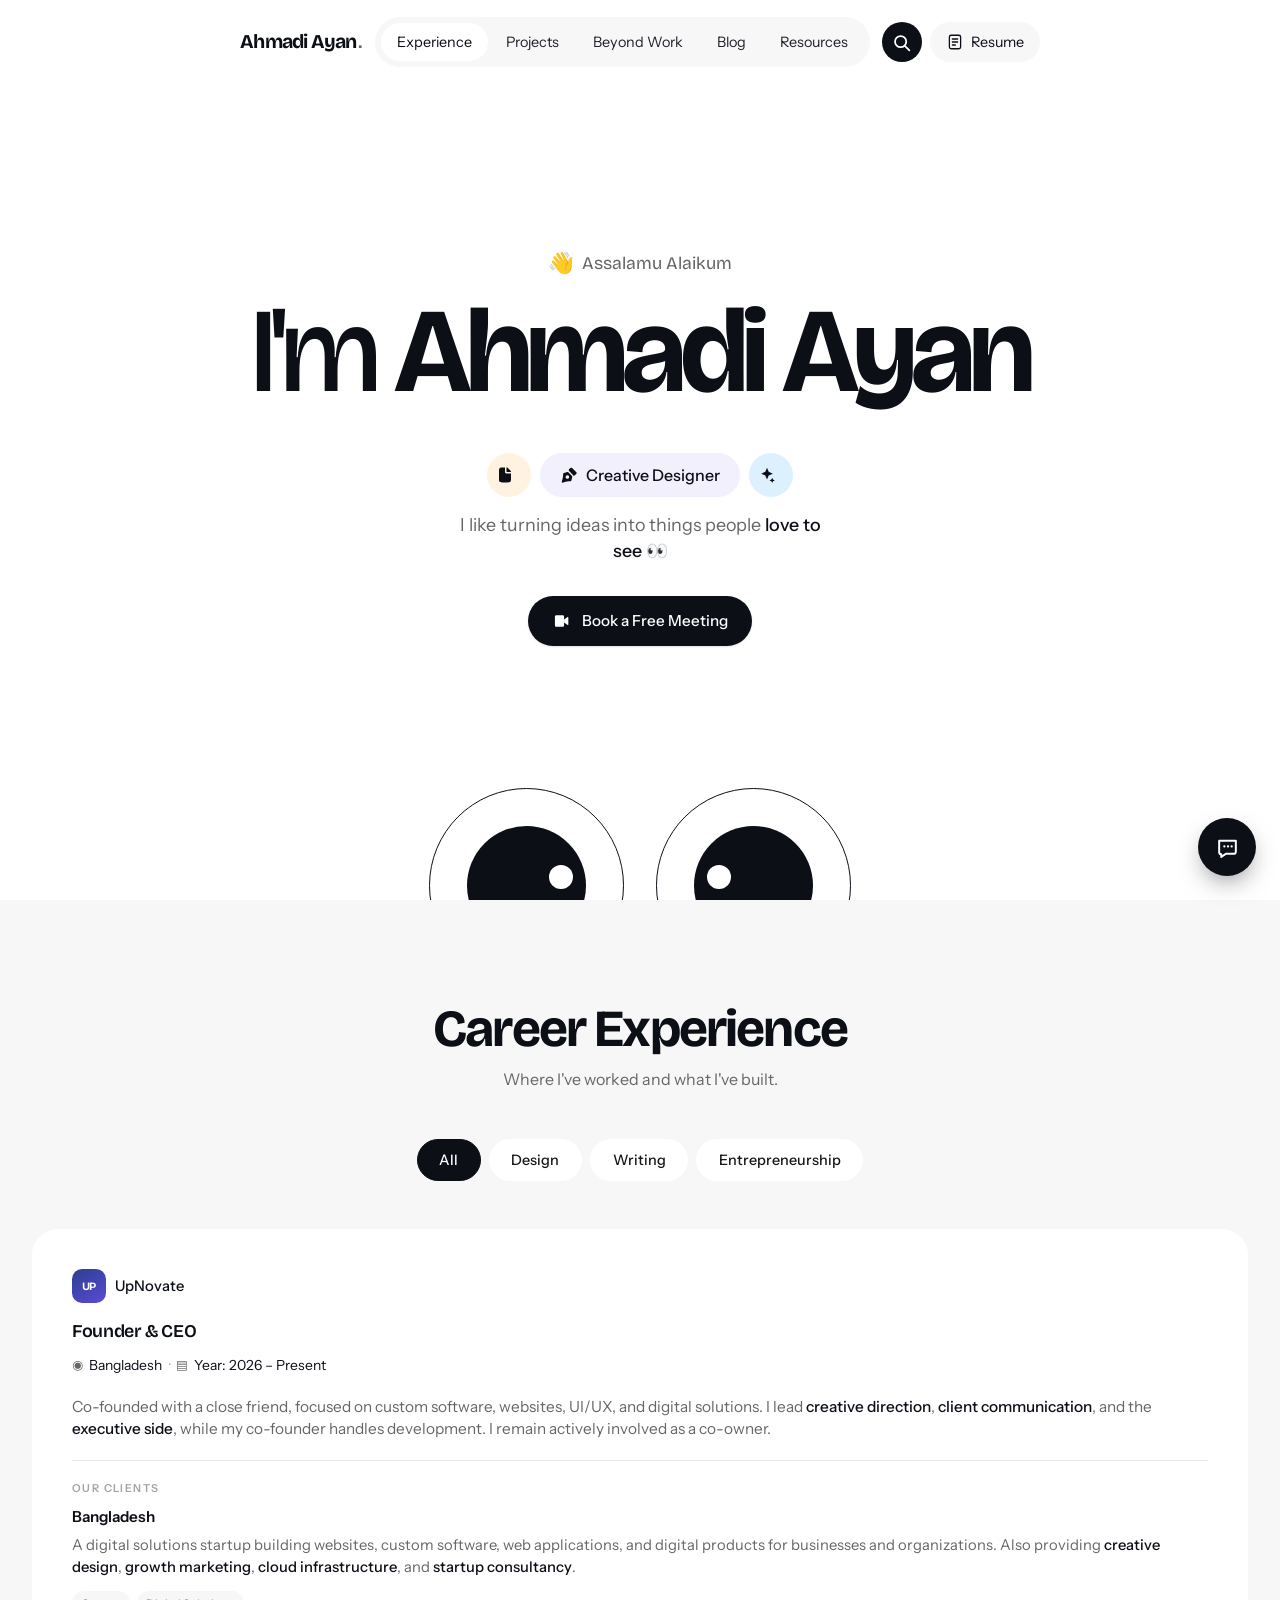
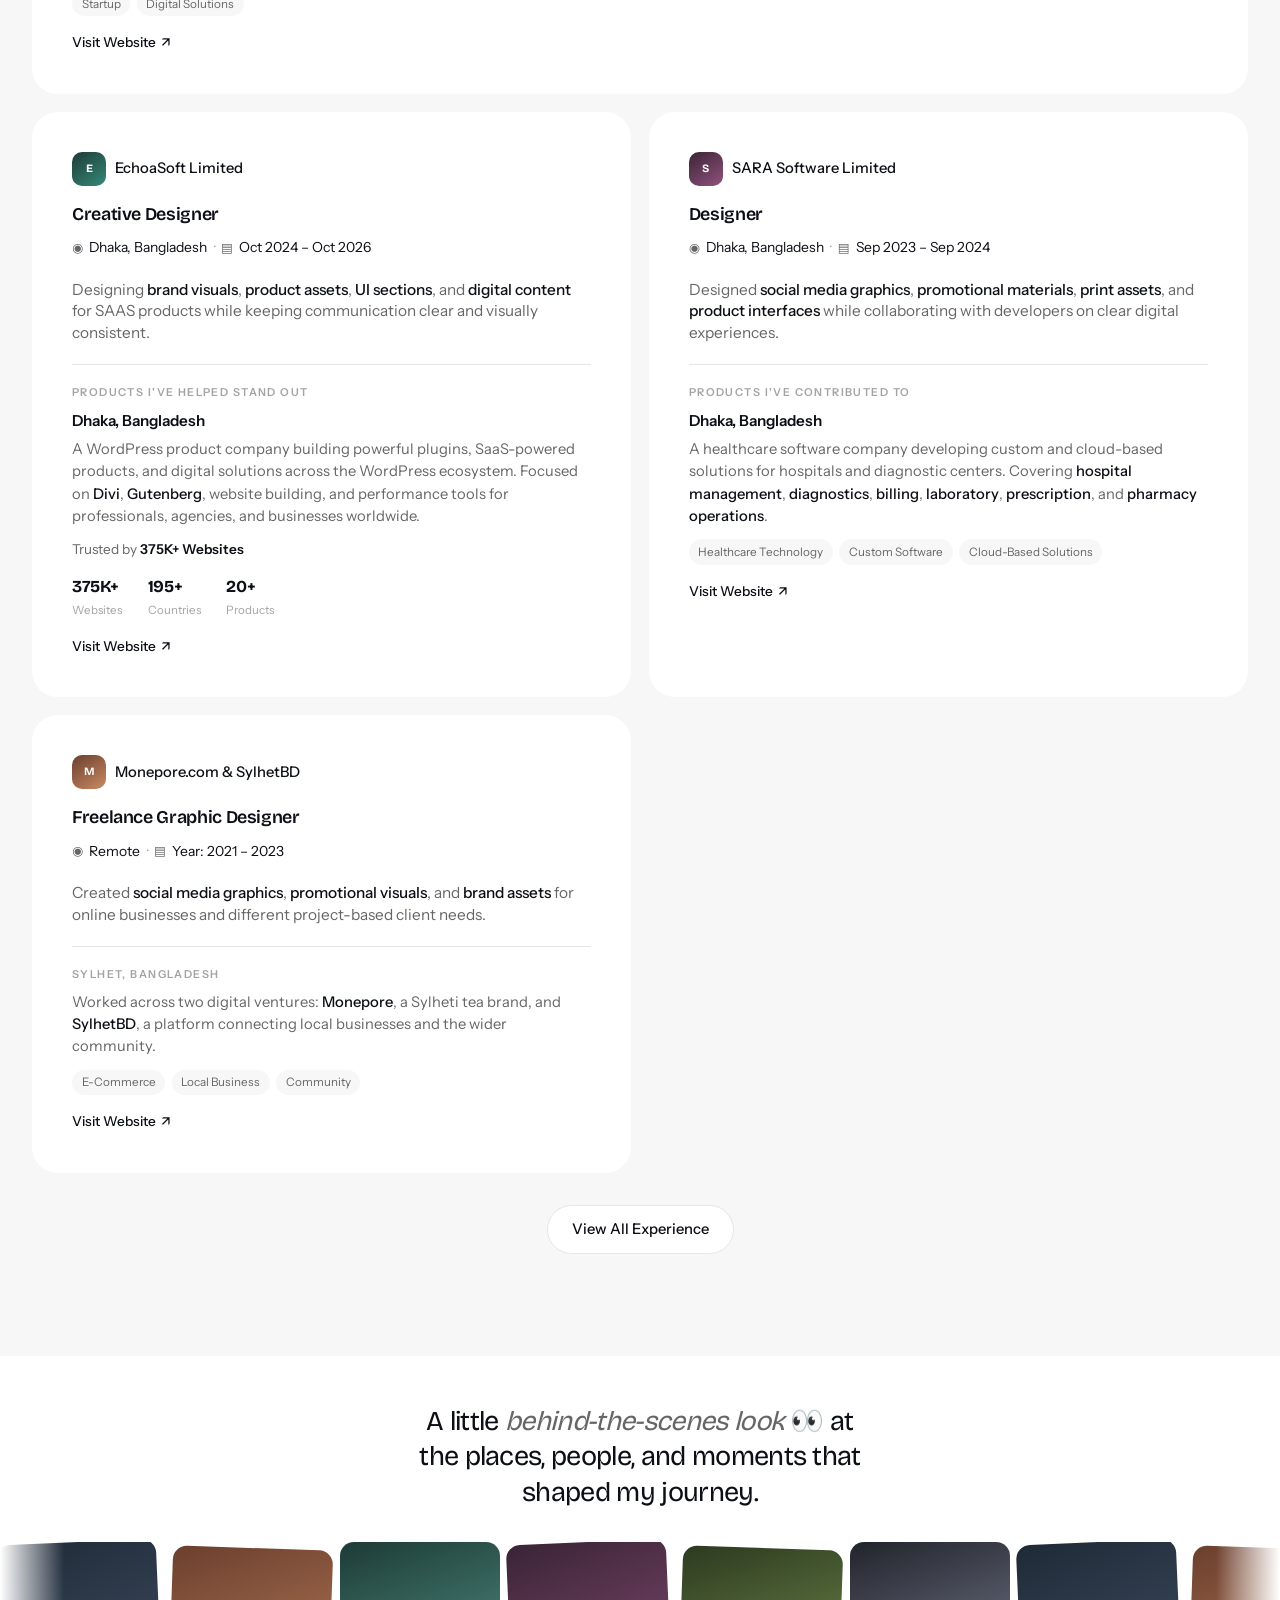
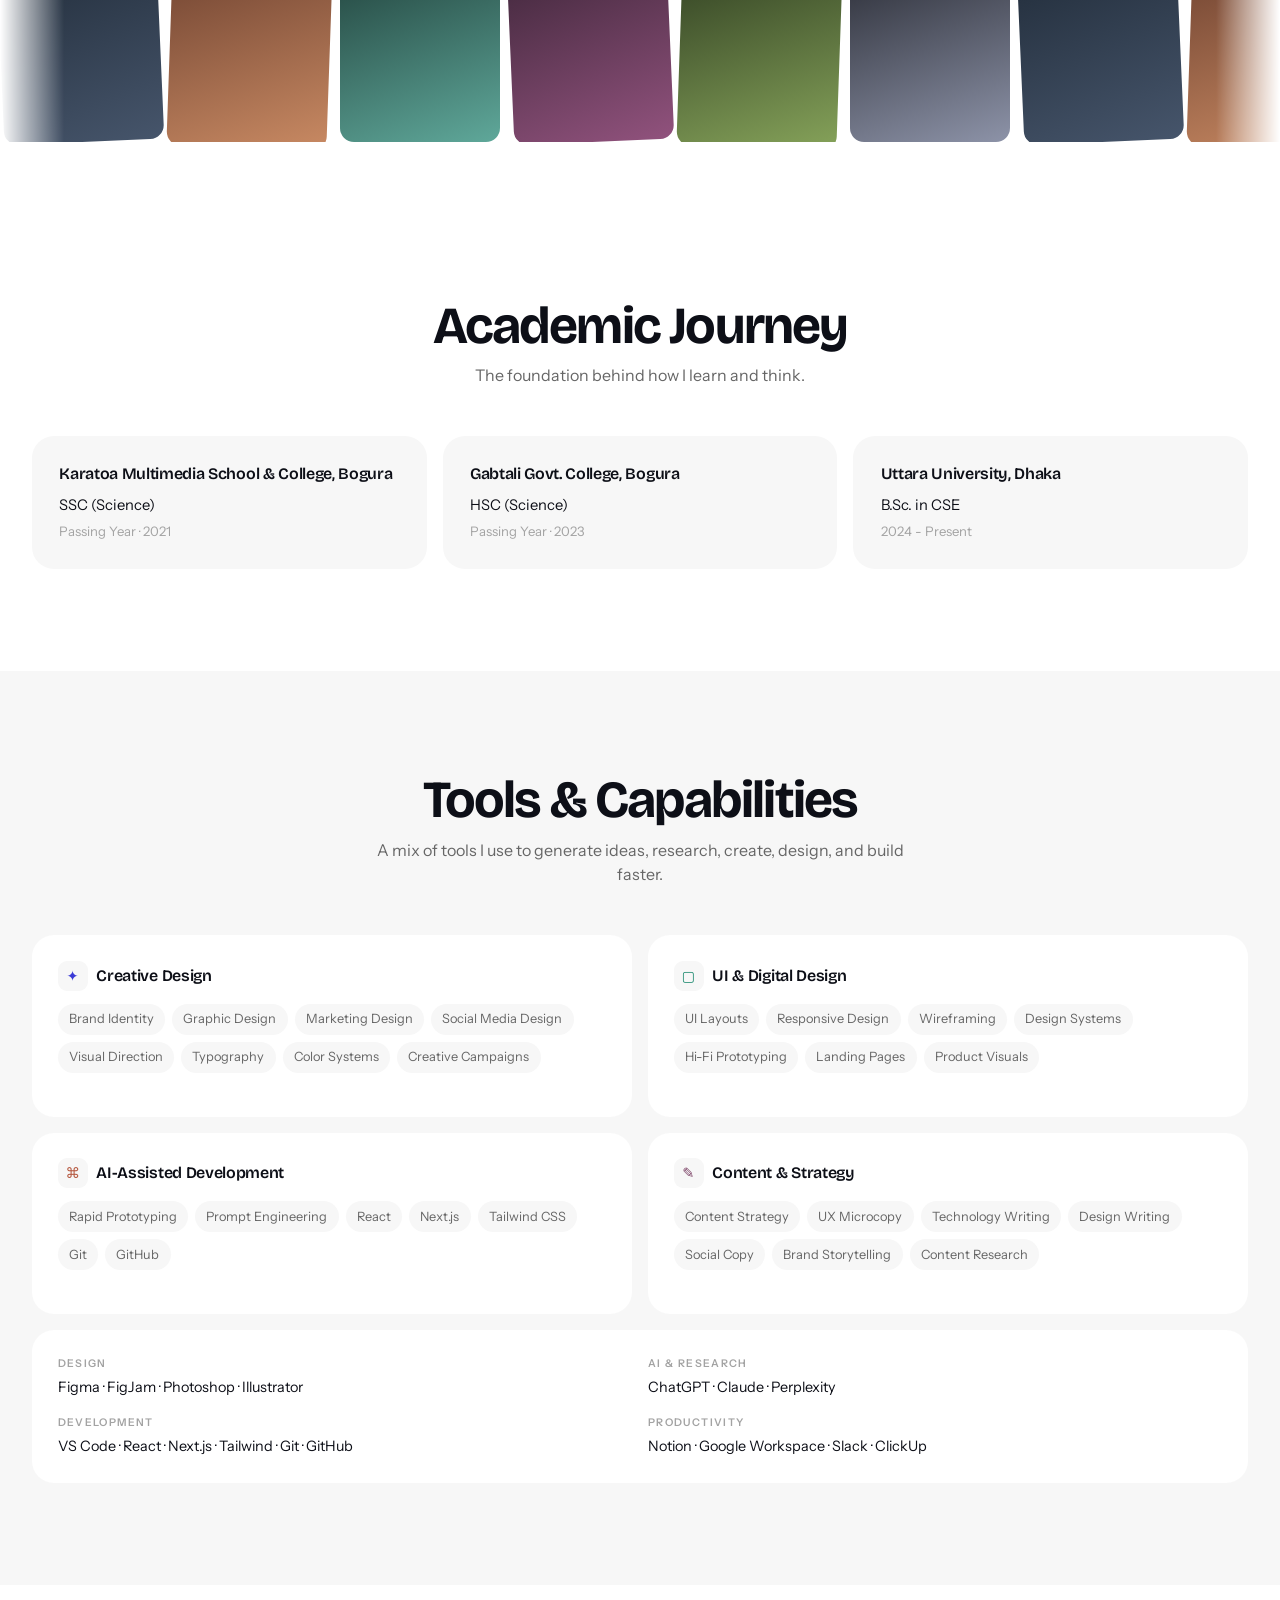
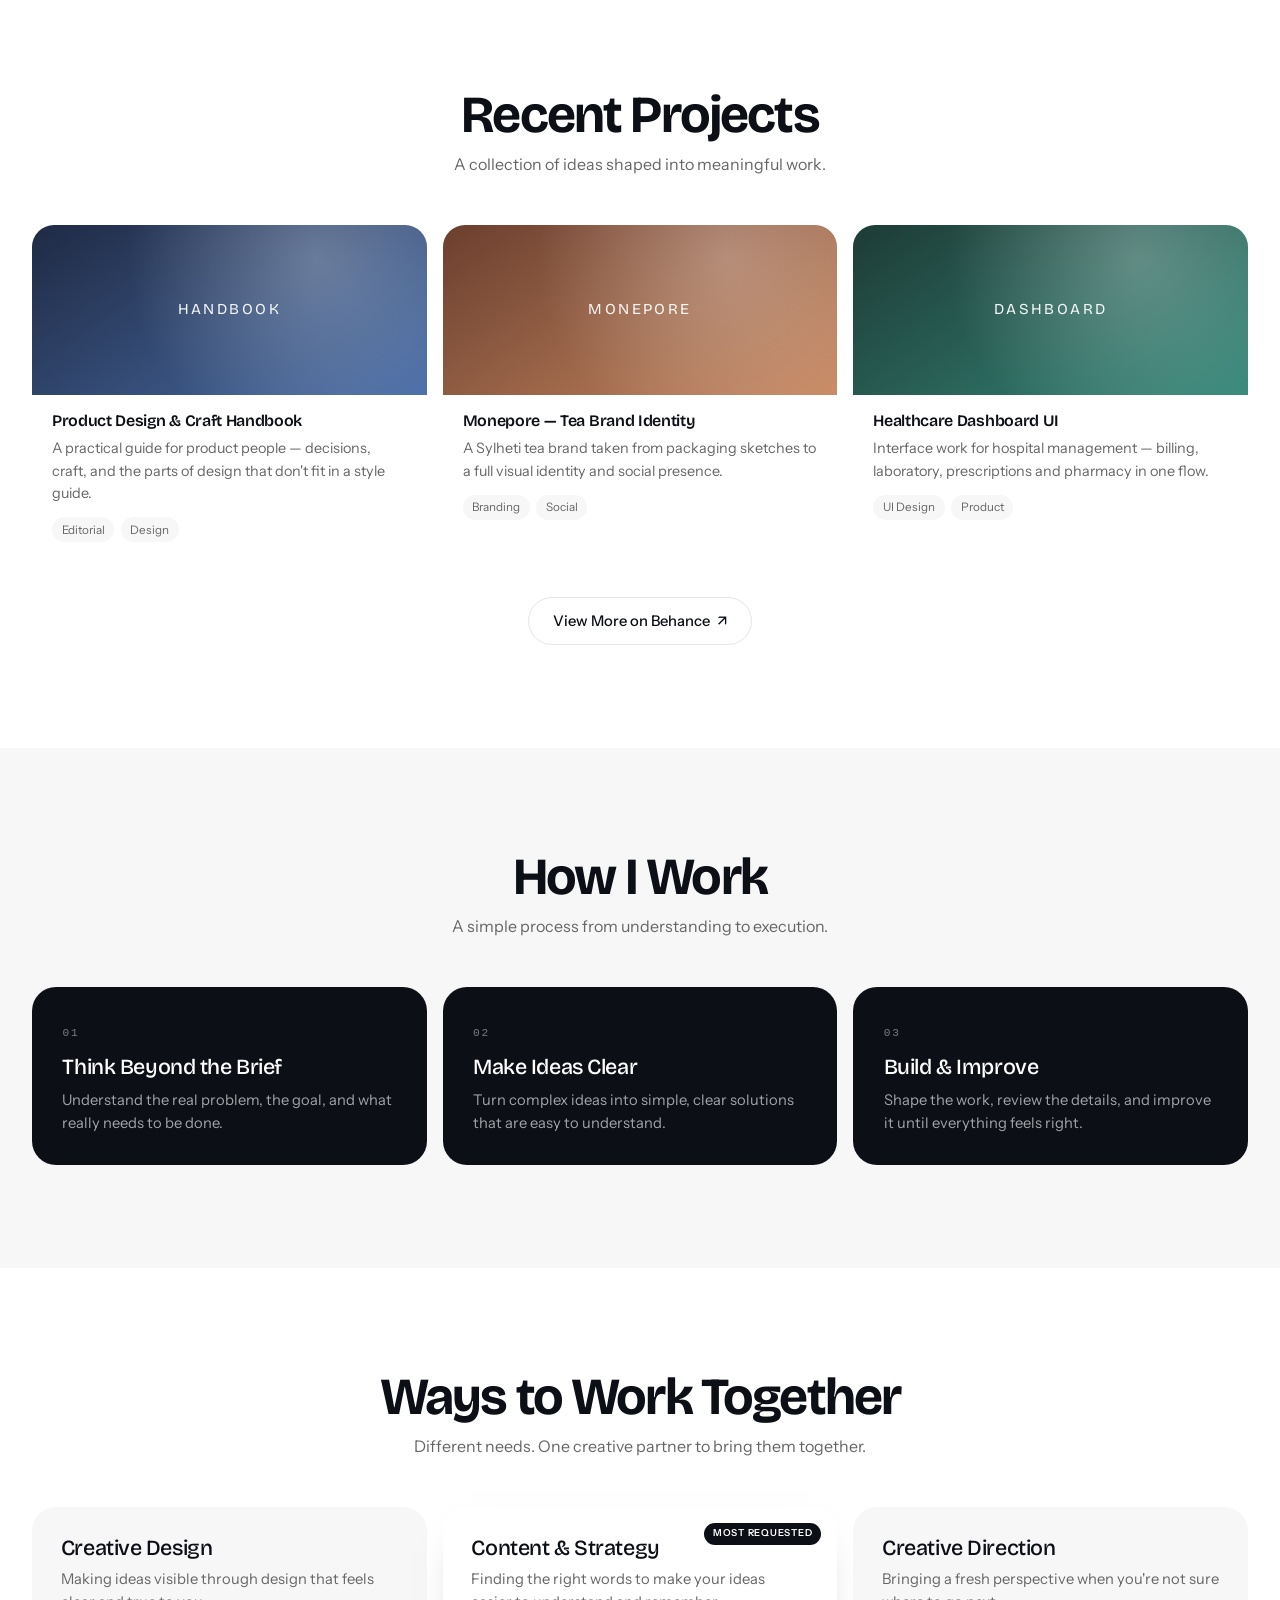
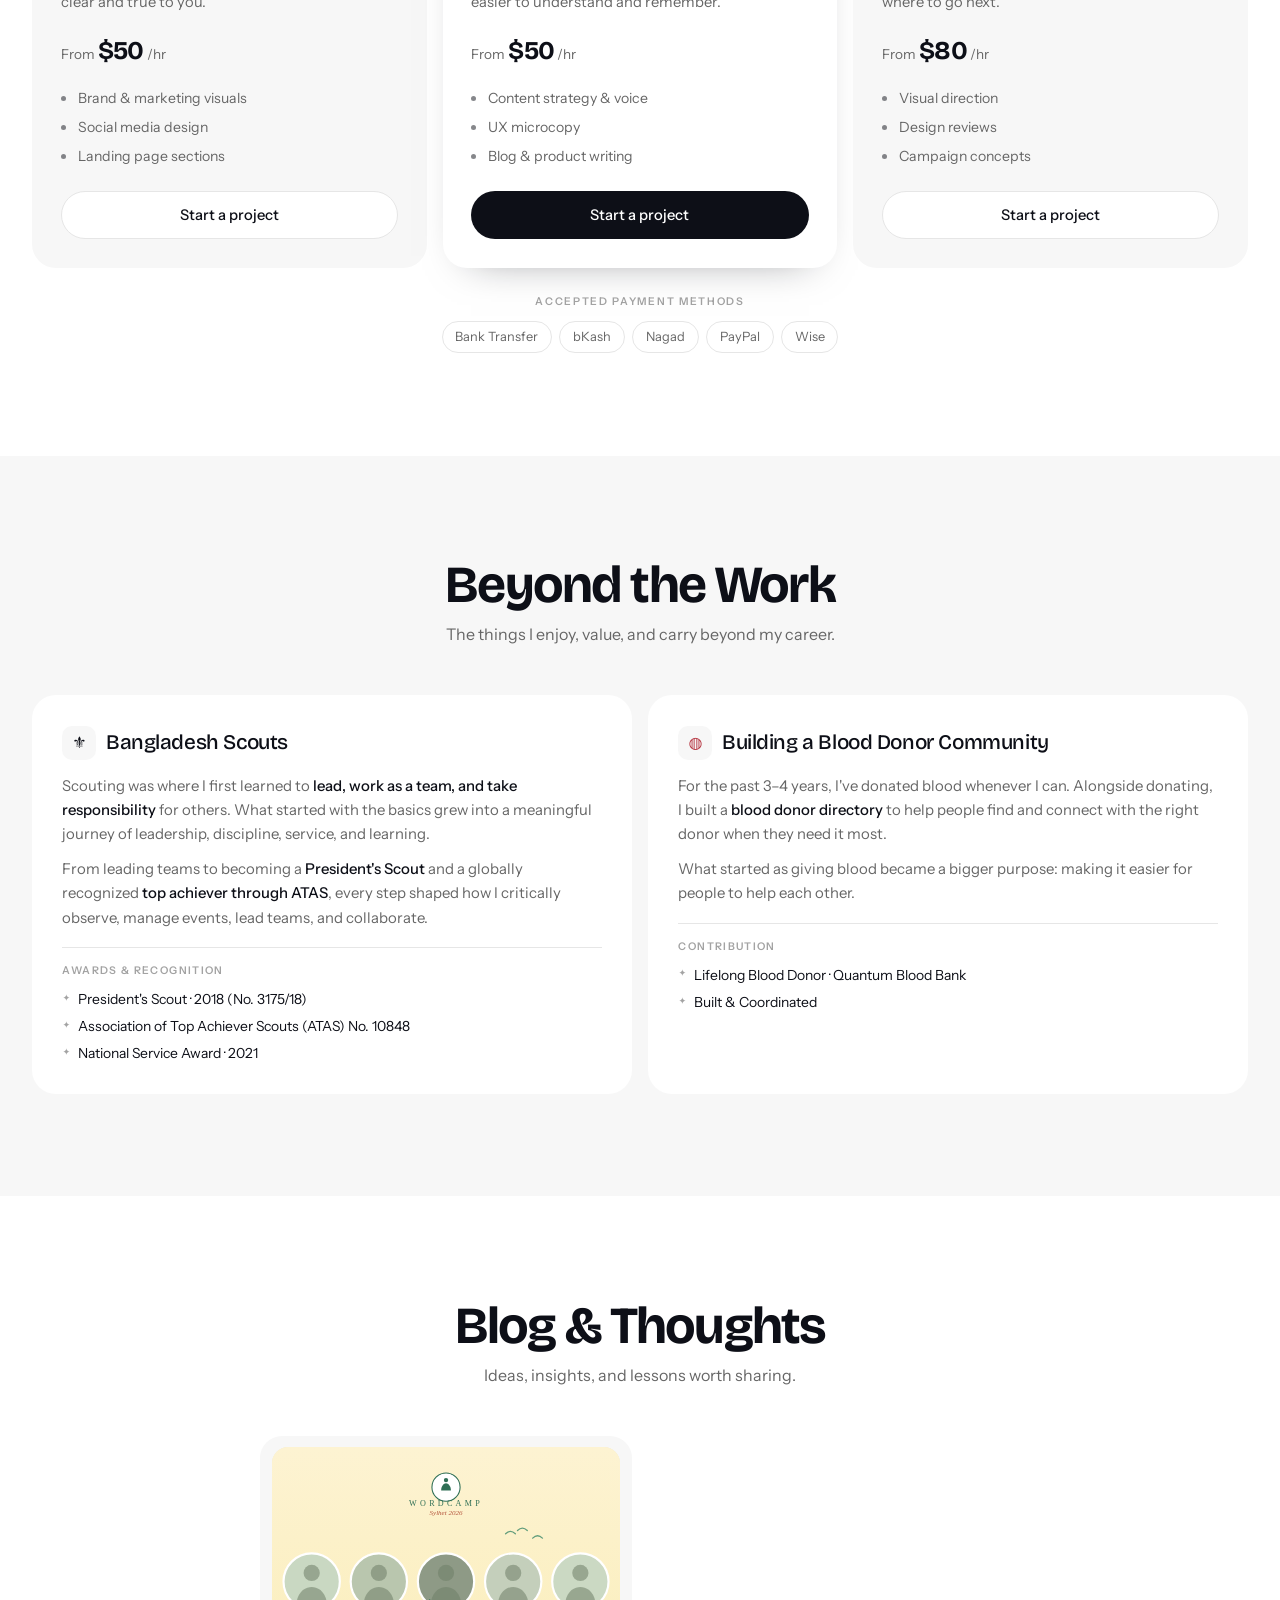
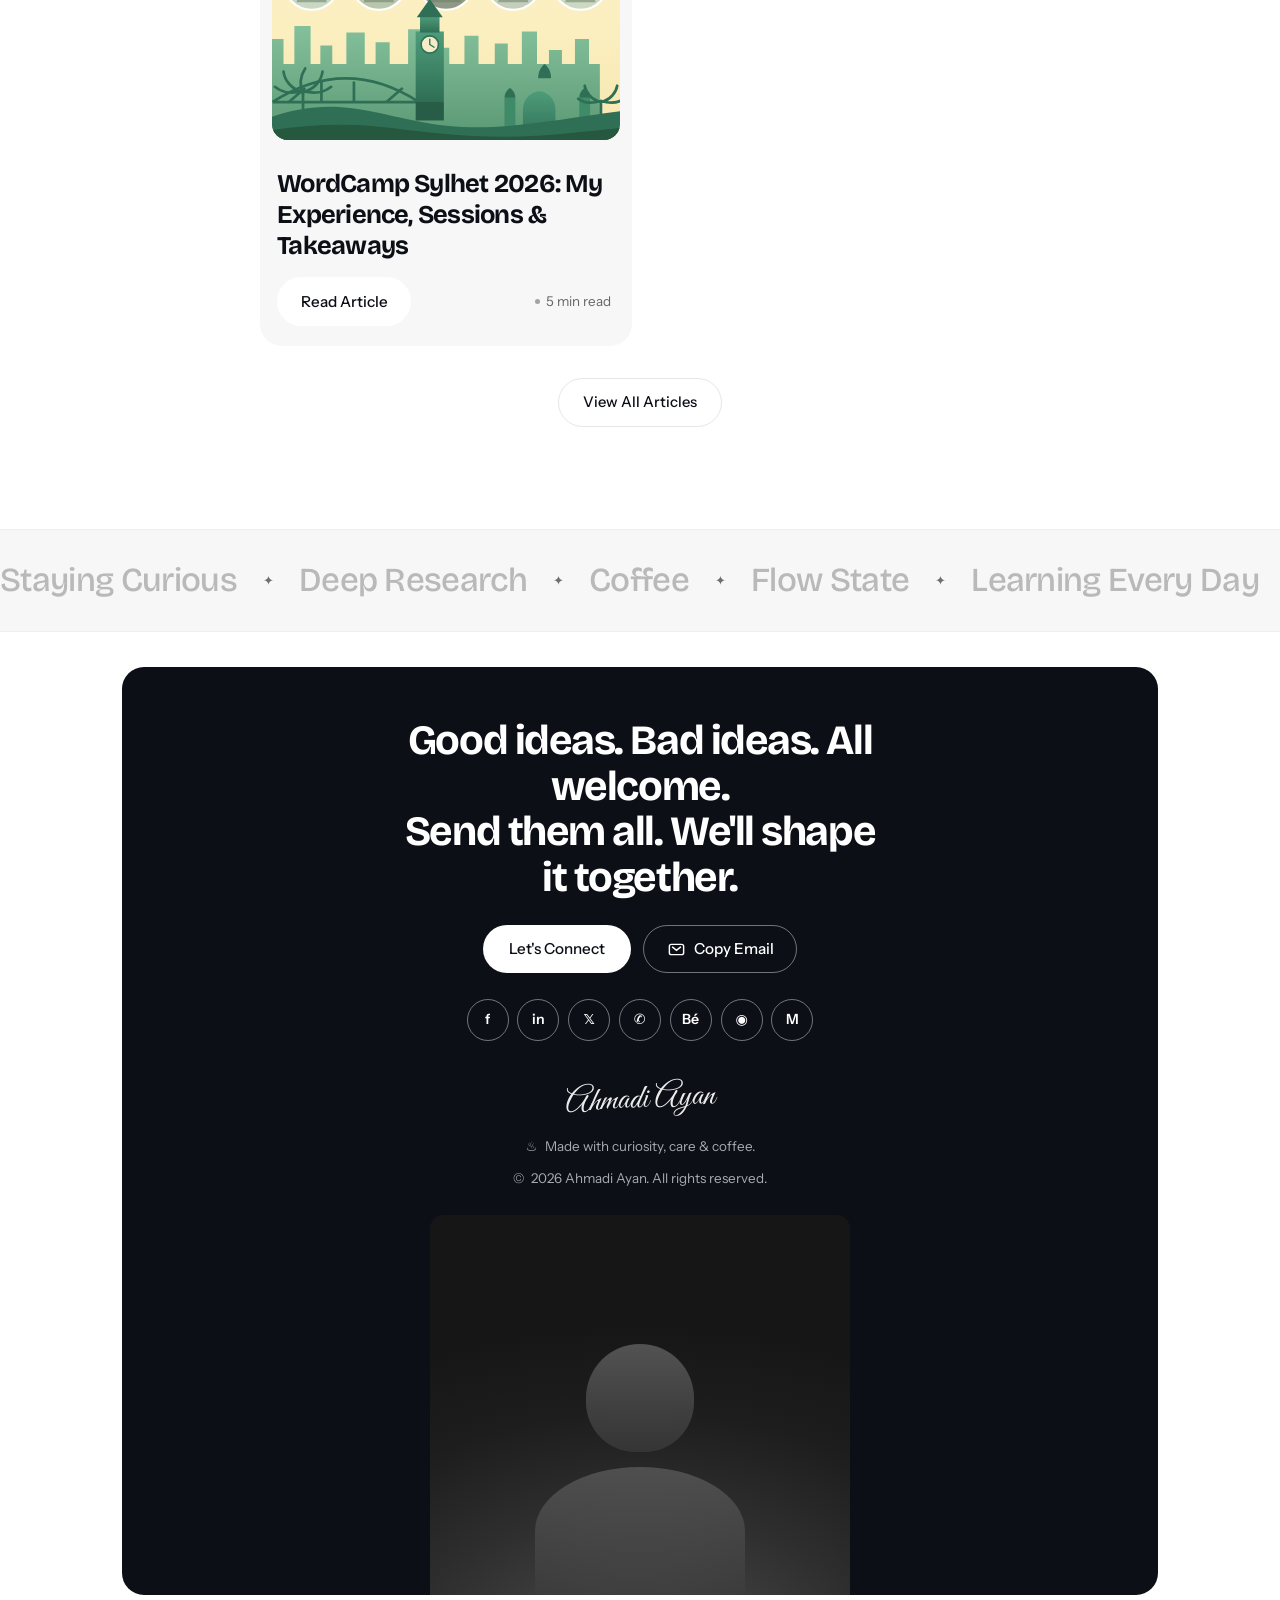
==== index.html @ 60da8b97 "Ahmadi Ayan portfolio — home, blog, article, resources, resume" ====
<!DOCTYPE html>
<html lang="en">
<head>
<meta charset="UTF-8" />
<meta name="viewport" content="width=device-width, initial-scale=1" />
<title>Ahmadi Ayan — Creative Designer &amp; Digital Builder</title>
<meta name="description" content="I'm Ahmadi Ayan — a creative designer and digital builder. Turning ideas into things people love to see." />
<meta name="theme-color" content="#ffffff" />
<link rel="preconnect" href="https://fonts.googleapis.com" />
<link rel="preconnect" href="https://fonts.gstatic.com" crossorigin />
<link href="https://fonts.googleapis.com/css2?family=Bricolage+Grotesque:opsz,wght@12..96,400;12..96,500;12..96,600;12..96,700;12..96,800&family=Instrument+Sans:wght@400;500;600;700&family=Great+Vibes&display=swap" rel="stylesheet" />
<link rel="stylesheet" href="css/style.css" />
<link rel="stylesheet" href="css/home.css" />
</head>
<body class="page-home">

<!-- ================= HEADER ================= -->
<header class="hdr hdr--home" id="hdr">
  <div class="hdr-inner">
    <a class="brand" href="index.html" aria-label="Ahmadi Ayan Home">
      <span class="brand-name">Ahmadi Ayan</span>
      <span class="brand-dot">.</span>
    </a>

    <nav class="pill-nav" aria-label="Main Navigation">
      <a class="pill-link is-active" href="#experience">Experience</a>
      <a class="pill-link" href="#projects">Projects</a>
      <a class="pill-link" href="#beyond">Beyond Work</a>
      <a class="pill-link" href="blog.html">Blog</a>
      <a class="pill-link" href="resources.html">Resources</a>
    </nav>

    <div class="hdr-actions">
      <button class="icon-btn icon-dark" id="searchBtn" aria-label="Search &amp; Actions" aria-expanded="false">
        <svg viewBox="0 0 24 24" aria-hidden="true">
          <circle cx="11" cy="11" r="6.4" fill="none" stroke="currentColor" stroke-width="2"/>
          <path d="M15.8 15.8 21 21" fill="none" stroke="currentColor" stroke-width="2" stroke-linecap="round"/>
        </svg>
      </button>

      <a class="btn-resume" href="resume.html">
        <svg viewBox="0 0 24 24" aria-hidden="true">
          <rect x="4.5" y="3" width="15" height="18" rx="2.4" fill="none" stroke="currentColor" stroke-width="1.7"/>
          <path d="M8.5 8h7M8.5 12h7M8.5 16h4" stroke="currentColor" stroke-width="1.7" stroke-linecap="round"/>
        </svg>
        <span>Resume</span>
      </a>

      <button class="icon-btn icon-soft menu-only" id="menuBtn" aria-label="Toggle menu" aria-expanded="false" aria-controls="menuPanel">
        <span class="bars"><i></i><i></i><i></i></span>
      </button>
    </div>
  </div>
</header>

<div class="scrim" id="scrim" hidden></div>

<nav class="menu-panel" id="menuPanel" hidden aria-label="Main menu">
  <ul class="menu-list">
    <li><a href="#experience" class="menu-link"><span class="mi">▬</span><span>Experience</span></a></li>
    <li><a href="#projects" class="menu-link"><span class="mi">≣</span><span>Projects</span></a></li>
    <li><a href="#beyond" class="menu-link"><span class="mi">♥</span><span>Beyond Work</span></a></li>
    <li><a href="blog.html" class="menu-link"><span class="mi">✎</span><span>Blog</span></a></li>
    <li>
      <button class="menu-link acc-btn" id="accBtn" aria-expanded="false" aria-controls="accBody">
        <span class="mi">▤</span><span>Resources</span>
        <svg class="chev" viewBox="0 0 24 24" aria-hidden="true"><path d="m6 9 6 6 6-6" fill="none" stroke="currentColor" stroke-width="2" stroke-linecap="round" stroke-linejoin="round"/></svg>
      </button>
      <div class="acc-body" id="accBody" hidden>
        <a href="resources.html">Books &amp; Guides</a>
        <a href="resources.html">Career Resources</a>
        <a href="resources.html">My Creations</a>
        <a href="resources.html">Videos</a>
      </div>
    </li>
    <li><a href="#search" class="menu-link" id="menuSearch"><span class="mi">⌕</span><span>Search &amp; Actions</span></a></li>
    <li><a href="resume.html" class="menu-link"><span class="mi">▣</span><span>Resume &amp; CV</span></a></li>
  </ul>
</nav>

<div class="search-sheet" id="searchSheet" hidden role="dialog" aria-modal="true" aria-label="Search and actions">
  <div class="search-sheet-top">
    <div class="search-field">
      <svg viewBox="0 0 24 24" aria-hidden="true"><circle cx="11" cy="11" r="6.4" fill="none" stroke="currentColor" stroke-width="2"/><path d="M15.8 15.8 21 21" fill="none" stroke="currentColor" stroke-width="2" stroke-linecap="round"/></svg>
      <input type="search" id="sheetInput" placeholder="Search blogs, projects, resources…" autocomplete="off" />
    </div>
    <button class="sheet-close" id="sheetClose" aria-label="Close search">✕</button>
  </div>

  <p class="sheet-label">Quick actions</p>
  <ul class="sheet-actions">
    <li><a href="blog.html">Read the blog</a><span>↗</span></li>
    <li><a href="#" id="copyAction">Copy email address</a><span>⧉</span></li>
    <li><a href="mailto:hello@ahmadiayan.com">Book a call</a><span>↗</span></li>
    <li><a href="#" id="resumeDownload">Download résumé</a><span>↓</span></li>
  </ul>

  <p class="sheet-label">Recent articles</p>
  <ul class="sheet-results" id="sheetResults">
    <li><a href="article.html">WordCamp Sylhet 2026: My Experience, Sessions &amp; Takeaways</a></li>
  </ul>
</div>

<main>

  <!-- ================= HERO ================= -->
  <section class="hero-home">
    <div class="hero-center">

      <div class="greeting">
        <span class="wave-emoji" role="img" aria-label="Waving hand">👋</span>
        <span class="greeting-text">Assalamu Alaikum</span>
      </div>

      <h1 class="display">
        <span class="display-thin">I'm </span><span class="display-bold">Ahmadi Ayan</span>
      </h1>

            <div class="role-tabs" role="tablist" aria-label="Core focus areas">
        <button class="role-tab" type="button" role="tab" aria-selected="false" data-role="Content Writer" style="--role-bg:#FFF2E0">
          <span class="role-ico">
            <svg viewBox="0 0 16 16" aria-hidden="true"><path d="M8 4.7c0 .3 0 .55.03.79.03.26.12.55.36.79.24.24.53.32.79.36.24.03.52.03.82.03h3.33v4c0 1.89 0 2.83-.59 3.41-.58.59-1.53.59-3.41.59H6.67c-1.89 0-2.83 0-3.41-.59-.59-.58-.59-1.53-.59-3.41V5.33c0-1.89 0-2.83.59-3.41.58-.59 1.53-.59 3.41-.59H8v3.37Z" fill="currentColor"/><path d="M6 10.67a.67.67 0 1 0 0 1.33h2.67a.67.67 0 0 0 0-1.33H6Zm0-2.67a.67.67 0 0 0 0 1.33h4a.67.67 0 1 0 0-1.33H6Zm3.33-6.66c.28 0 .46.02.63.09.24.1.44.3.82.68l1.77 1.77c.39.39.58.58.68.82.07.17.09.35.1.63h-3.33c-.33 0-.52 0-.64-.02l-.01-.01-.01-.01c-.02-.13-.02-.31-.02-.64V1.34Z" fill="currentColor"/></svg>
          </span>
          <span class="role-label">Content Writer</span>
        </button>

        <button class="role-tab is-active" type="button" role="tab" aria-selected="true" data-role="Creative Designer" style="--role-bg:#F3F0FE">
          <span class="role-ico">
            <svg viewBox="0 0 16 16" aria-hidden="true"><path d="M2.25 14.83h-.23c-.24-.07-.47-.25-.51-.51-.05-.3.21-.8.31-1.11.59-1.79.9-3.58.98-5.47.03-.69-.13-1.28.69-1.55.96-.33 2.05-.48 3.02-.8.34-.05.59 0 .85.22l3.34 3.35c.21.25.27.5.23.83-.27.92-.46 1.86-.73 2.78-.32 1.12-.78.94-1.8.99-.26.01-.52.01-.78.03-1.84.14-3.66.57-5.37 1.24ZM6.51 8.15c-2.1.09-1.95 3.27.12 3.2 2.1-.08 1.98-3.29-.12-3.2Z" fill="currentColor"/><path d="m10.23 1.5.31.13c1.38 1.28 2.68 2.66 4.02 3.99.12.14.19.28.25.46v.36c-.06.18-.12.32-.25.47-.21.26-1.35 1.42-1.6 1.55-.36.19-.77.15-1.08-.12-1.33-1.36-2.72-2.67-4-4.07-.21-.37-.16-.77.1-1.1.21-.26 1.35-1.42 1.6-1.55.09-.06.2-.08.3-.12h.36Z" fill="currentColor"/></svg>
          </span>
          <span class="role-label">Creative Designer</span>
        </button>

        <button class="role-tab" type="button" role="tab" aria-selected="false" data-role="AI-Assisted Builder" style="--role-bg:#DCF0FE">
          <span class="role-ico">
            <svg viewBox="0 0 16 16" aria-hidden="true"><path d="M8 1.6l1.5 3.6L13.2 6.8 9.5 8.4 8 12l-1.5-3.6L2.8 6.8 6.5 5.2 8 1.6Z" fill="currentColor"/><path d="M12.6 10.4l.7 1.7 1.7.7-1.7.7-.7 1.7-.7-1.7-1.7-.7 1.7-.7.7-1.7Z" fill="currentColor"/></svg>
          </span>
          <span class="role-label">AI-Assisted Builder</span>
        </button>
      </div>

      <p class="tagline">I like turning ideas into things people <strong>love to see 👀</strong></p>

      <a class="btn-meet" href="mailto:hello@ahmadiayan.com">
        <span class="meet-ico">
          <svg viewBox="0 0 24 24" aria-hidden="true">
            <path d="M3.5 8.4c0-1.6 0-2.4.5-2.9.5-.5 1.3-.5 2.9-.5h4.2c1.6 0 2.4 0 2.9.5.5.5.5 1.3.5 2.9v7.2c0 1.6 0 2.4-.5 2.9-.5.5-1.3.5-2.9.5H6.9c-1.6 0-2.4 0-2.9-.5-.5-.5-.5-1.3-.5-2.9V8.4Z" fill="#fff"/>
            <path d="M14.5 10.2l4.2-2.9c.5-.35.9-.1.9.5v8.4c0 .6-.4.85-.9.5l-4.2-2.9v-3.6Z" fill="#fff"/>
          </svg>
        </span>
        <span class="meet-text">
          <span class="meet-a">Book a Free Meeting</span>
          <span class="meet-b">Book a Free Meeting</span>
        </span>
      </a>
    </div>

    <!-- big eyes -->
    <div class="eyes-wrap" id="eyesWrap" title="Hi 👀" aria-hidden="true">
      <div class="eye"><div class="pupil"><span class="glint"></span></div></div>
      <div class="eye"><div class="pupil"><span class="glint glint--left"></span></div></div>
    </div>
  </section>

  <!-- ================= EXPERIENCE ================= -->
  <section class="sect sect--gray" id="experience">
    <div class="sect-inner">
      <div class="sect-head sect-head--center">
        <h2>Career Experience</h2>
        <p class="sect-sub">Where I've worked and what I've built.</p>
      </div>

      <div class="chips filter-chips" role="tablist" aria-label="Filter experience">
        <button class="chip is-active" data-filter="all" role="tab" aria-selected="true">All</button>
        <button class="chip" data-filter="design" role="tab" aria-selected="false">Design</button>
        <button class="chip" data-filter="writing" role="tab" aria-selected="false">Writing</button>
        <button class="chip" data-filter="entrepreneurship" role="tab" aria-selected="false">Entrepreneurship</button>
      </div>

      <div class="exp-list" id="expList">

        <article class="exp" data-tags="design entrepreneurship">
          <div class="exp-card">
            <p class="exp-brand"><span class="exp-mark logo-up">UP</span> UpNovate</p>
            <h3>Founder &amp; CEO</h3>
            <p class="exp-meta">
              <span class="meta-ico">◉</span> Bangladesh
              <span class="meta-dot">·</span>
              <span class="meta-ico">▤</span> Year: 2026 – Present
            </p>
            <p class="exp-desc">Co-founded with a close friend, focused on custom software, websites, UI/UX, and digital solutions. I lead <strong>creative direction</strong>, <strong>client communication</strong>, and the <strong>executive side</strong>, while my co-founder handles development. I remain actively involved as a co-owner.</p>

            <div class="sub-card">
              <p class="sub-label">Our Clients</p>
              <p class="sub-name">Bangladesh</p>
              <p class="sub-desc">A digital solutions startup building websites, custom software, web applications, and digital products for businesses and organizations. Also providing <strong>creative design</strong>, <strong>growth marketing</strong>, <strong>cloud infrastructure</strong>, and <strong>startup consultancy</strong>.</p>
              <ul class="tags"><li>Startup</li><li>Digital Solutions</li></ul>
              <a class="visit" href="#">Visit Website <span>↗</span></a>
            </div>
          </div>
        </article>

        <article class="exp" data-tags="design">
          <div class="exp-card">
            <p class="exp-brand"><span class="exp-mark logo-echo">E</span> EchoaSoft Limited</p>
            <h3>Creative Designer</h3>
            <p class="exp-meta">
              <span class="meta-ico">◉</span> Dhaka, Bangladesh
              <span class="meta-dot">·</span>
              <span class="meta-ico">▤</span> Oct 2024 – Oct 2026
            </p>
            <p class="exp-desc">Designing <strong>brand visuals</strong>, <strong>product assets</strong>, <strong>UI sections</strong>, and <strong>digital content</strong> for SAAS products while keeping communication clear and visually consistent.</p>

            <div class="sub-card">
              <p class="sub-label">Products I've Helped Stand Out</p>
              <p class="sub-name">Dhaka, Bangladesh</p>
              <p class="sub-desc">A WordPress product company building powerful plugins, SaaS-powered products, and digital solutions across the WordPress ecosystem. Focused on <strong>Divi</strong>, <strong>Gutenberg</strong>, website building, and performance tools for professionals, agencies, and businesses worldwide.</p>
              <p class="trusted">Trusted by <strong>375K+ Websites</strong></p>
              <ul class="stats">
                <li><strong>375K+</strong><span>Websites</span></li>
                <li><strong>195+</strong><span>Countries</span></li>
                <li><strong>20+</strong><span>Products</span></li>
              </ul>
              <a class="visit" href="#">Visit Website <span>↗</span></a>
            </div>
          </div>
        </article>

        <article class="exp" data-tags="design">
          <div class="exp-card">
            <p class="exp-brand"><span class="exp-mark logo-sara">S</span> SARA Software Limited</p>
            <h3>Designer</h3>
            <p class="exp-meta">
              <span class="meta-ico">◉</span> Dhaka, Bangladesh
              <span class="meta-dot">·</span>
              <span class="meta-ico">▤</span> Sep 2023 – Sep 2024
            </p>
            <p class="exp-desc">Designed <strong>social media graphics</strong>, <strong>promotional materials</strong>, <strong>print assets</strong>, and <strong>product interfaces</strong> while collaborating with developers on clear digital experiences.</p>

            <div class="sub-card">
              <p class="sub-label">Products I've Contributed to</p>
              <p class="sub-name">Dhaka, Bangladesh</p>
              <p class="sub-desc">A healthcare software company developing custom and cloud-based solutions for hospitals and diagnostic centers. Covering <strong>hospital management</strong>, <strong>diagnostics</strong>, <strong>billing</strong>, <strong>laboratory</strong>, <strong>prescription</strong>, and <strong>pharmacy operations</strong>.</p>
              <ul class="tags"><li>Healthcare Technology</li><li>Custom Software</li><li>Cloud-Based Solutions</li></ul>
              <a class="visit" href="#">Visit Website <span>↗</span></a>
            </div>
          </div>
        </article>

        <article class="exp" data-tags="design">
          <div class="exp-card">
            <p class="exp-brand"><span class="exp-mark logo-mone">M</span> Monepore.com &amp; SylhetBD</p>
            <h3>Freelance Graphic Designer</h3>
            <p class="exp-meta">
              <span class="meta-ico">◉</span> Remote
              <span class="meta-dot">·</span>
              <span class="meta-ico">▤</span> Year: 2021 – 2023
            </p>
            <p class="exp-desc">Created <strong>social media graphics</strong>, <strong>promotional visuals</strong>, and <strong>brand assets</strong> for online businesses and different project-based client needs.</p>

            <div class="sub-card">
              <p class="sub-label">Sylhet, Bangladesh</p>
              <p class="sub-desc">Worked across two digital ventures: <strong>Monepore</strong>, a Sylheti tea brand, and <strong>SylhetBD</strong>, a platform connecting local businesses and the wider community.</p>
              <ul class="tags"><li>E-Commerce</li><li>Local Business</li><li>Community</li></ul>
              <a class="visit" href="#">Visit Website <span>↗</span></a>
            </div>
          </div>
        </article>

        <article class="exp" data-tags="design">
          <div class="exp-card">
            <p class="exp-brand"><span class="exp-mark logo-dx">D</span> DesignXpress</p>
            <h3>Intern Graphic Designer</h3>
            <p class="exp-meta">
              <span class="meta-ico">◉</span> Bogura, Bangladesh
              <span class="meta-dot">·</span>
              <span class="meta-ico">▤</span> Year: 2020 – 2021
            </p>
            <p class="exp-desc">Created <strong>digital templates</strong> and <strong>marketplace assets</strong> while gaining <strong>hands-on experience</strong> with professional design workflows and commercial creative projects.</p>

            <div class="sub-card">
              <p class="sub-label">Bogura, Bangladesh</p>
              <p class="sub-desc">A design agency creating brand identities, digital experiences, marketing materials, and templates for global marketplaces.</p>
              <ul class="stats">
                <li><strong>24K+</strong><span>Templates</span></li>
                <li><strong>45+</strong><span>Countries</span></li>
              </ul>
              <a class="visit" href="#">Visit Website <span>↗</span></a>
            </div>
          </div>
        </article>

        <article class="exp" data-tags="writing">
          <div class="exp-card">
            <p class="exp-brand"><span class="exp-mark logo-ri">RI</span> Resume Inventor</p>
            <h3>Freelance Senior Content Writer</h3>
            <p class="exp-meta">
              <span class="meta-ico">◉</span> Remote
              <span class="meta-dot">·</span>
              <span class="meta-ico">▤</span> Year: 2020 – 2021
            </p>
            <p class="exp-desc">Wrote <strong>blog content</strong>, <strong>social media posts</strong>, and <strong>email copy</strong>, supporting consistent content delivery across multiple channels and ongoing brand campaigns. Managed social media profiles and boosted overall brand visibility.</p>

            <div class="sub-card">
              <p class="sub-label">Sheridan, Wyoming, USA</p>
              <p class="sub-desc">A career-focused design brand creating high-quality <strong>resume and CV templates</strong>, along with career resources and practical guidance to help job seekers build stronger applications.</p>
              <ul class="tags"><li>Resume &amp; CV Templates</li><li>Career Resources</li></ul>
              <a class="visit" href="#">Visit Website <span>↗</span></a>
            </div>
          </div>
        </article>

      </div>

      <div class="sect-foot">
        <button class="btn-outline" id="allExpBtn">View All Experience</button>
      </div>
    </div>
  </section>

  <!-- ================= BEHIND THE SCENES ================= -->
  <section class="bts">
    <p class="bts-text">A little <em>behind-the-scenes look</em> 👀 at the places, people, and moments that shaped my journey.</p>
    <div class="bts-strip" aria-hidden="true">
      <div class="bts-track">
        <span class="ph p1"></span><span class="ph p2"></span><span class="ph p3"></span>
        <span class="ph p4"></span><span class="ph p5"></span><span class="ph p6"></span>
        <span class="ph p1"></span><span class="ph p2"></span><span class="ph p3"></span>
        <span class="ph p4"></span><span class="ph p5"></span><span class="ph p6"></span>
      </div>
    </div>
  </section>

  <!-- ================= ACADEMIC ================= -->
  <section class="sect" id="education">
    <div class="sect-inner">
      <div class="sect-head sect-head--center">
        <h2>Academic Journey</h2>
        <p class="sect-sub">The foundation behind how I learn and think.</p>
      </div>

      <div class="edu-grid">
        <article class="edu">
          <h3>Karatoa Multimedia School &amp; College, Bogura</h3>
          <p class="edu-degree">SSC (Science)</p>
          <p class="edu-meta">Passing Year · 2021</p>
        </article>
        <article class="edu">
          <h3>Gabtali Govt. College, Bogura</h3>
          <p class="edu-degree">HSC (Science)</p>
          <p class="edu-meta">Passing Year · 2023</p>
        </article>
        <article class="edu">
          <h3>Uttara University, Dhaka</h3>
          <p class="edu-degree">B.Sc. in CSE</p>
          <p class="edu-meta">2024 - Present</p>
        </article>
      </div>
    </div>
  </section>

  <!-- ================= TOOLS ================= -->
  <section class="sect sect--gray" id="tools">
    <div class="sect-inner">
      <div class="sect-head sect-head--center">
        <h2>Tools &amp; Capabilities</h2>
        <p class="sect-sub">A mix of tools I use to generate ideas, research, create, design, and build faster.</p>
      </div>

      <div class="tool-grid">
        <article class="cap">
          <div class="cap-head"><span class="cap-ico i1">✦</span><h3>Creative Design</h3></div>
          <ul class="chips chips--plain">
            <li>Brand Identity</li><li>Graphic Design</li><li>Marketing Design</li>
            <li>Social Media Design</li><li>Visual Direction</li><li>Typography</li>
            <li>Color Systems</li><li>Creative Campaigns</li>
          </ul>
        </article>

        <article class="cap">
          <div class="cap-head"><span class="cap-ico i2">▢</span><h3>UI &amp; Digital Design</h3></div>
          <ul class="chips chips--plain">
            <li>UI Layouts</li><li>Responsive Design</li><li>Wireframing</li>
            <li>Design Systems</li><li>Hi-Fi Prototyping</li><li>Landing Pages</li>
            <li>Product Visuals</li>
          </ul>
        </article>

        <article class="cap">
          <div class="cap-head"><span class="cap-ico i3">⌘</span><h3>AI-Assisted Development</h3></div>
          <ul class="chips chips--plain">
            <li>Rapid Prototyping</li><li>Prompt Engineering</li><li>React</li>
            <li>Next.js</li><li>Tailwind CSS</li><li>Git</li><li>GitHub</li>
          </ul>
        </article>

        <article class="cap">
          <div class="cap-head"><span class="cap-ico i4">✎</span><h3>Content &amp; Strategy</h3></div>
          <ul class="chips chips--plain">
            <li>Content Strategy</li><li>UX Microcopy</li><li>Technology Writing</li>
            <li>Design Writing</li><li>Social Copy</li><li>Brand Storytelling</li>
            <li>Content Research</li>
          </ul>
        </article>
      </div>

      <div class="tool-row">
        <div class="tool-group"><p class="tool-label">Design</p><p class="tool-items">Figma · FigJam · Photoshop · Illustrator</p></div>
        <div class="tool-group"><p class="tool-label">AI &amp; Research</p><p class="tool-items">ChatGPT · Claude · Perplexity</p></div>
        <div class="tool-group"><p class="tool-label">Development</p><p class="tool-items">VS Code · React · Next.js · Tailwind · Git · GitHub</p></div>
        <div class="tool-group"><p class="tool-label">Productivity</p><p class="tool-items">Notion · Google Workspace · Slack · ClickUp</p></div>
      </div>
    </div>
  </section>

  <!-- ================= PROJECTS ================= -->
  <section class="sect" id="projects">
    <div class="sect-inner">
      <div class="sect-head sect-head--center">
        <h2>Recent Projects</h2>
        <p class="sect-sub">A collection of ideas shaped into meaningful work.</p>
      </div>

      <div class="proj-grid">
        <a class="proj" href="#">
          <div class="proj-thumb t1"><span>Handbook</span></div>
          <div class="proj-body">
            <h3>Product Design &amp; Craft Handbook</h3>
            <p>A practical guide for product people — decisions, craft, and the parts of design that don't fit in a style guide.</p>
            <ul class="tags"><li>Editorial</li><li>Design</li></ul>
          </div>
        </a>

        <a class="proj" href="#">
          <div class="proj-thumb t2"><span>Monepore</span></div>
          <div class="proj-body">
            <h3>Monepore — Tea Brand Identity</h3>
            <p>A Sylheti tea brand taken from packaging sketches to a full visual identity and social presence.</p>
            <ul class="tags"><li>Branding</li><li>Social</li></ul>
          </div>
        </a>

        <a class="proj" href="#">
          <div class="proj-thumb t3"><span>Dashboard</span></div>
          <div class="proj-body">
            <h3>Healthcare Dashboard UI</h3>
            <p>Interface work for hospital management — billing, laboratory, prescriptions and pharmacy in one flow.</p>
            <ul class="tags"><li>UI Design</li><li>Product</li></ul>
          </div>
        </a>
      </div>

      <div class="sect-foot">
        <a class="btn-outline" href="#">View More on Behance <span>↗</span></a>
      </div>
    </div>
  </section>

  <!-- ================= HOW I WORK ================= -->
  <section class="sect sect--gray" id="process">
    <div class="sect-inner">
      <div class="sect-head sect-head--center">
        <h2>How I Work</h2>
        <p class="sect-sub">A simple process from understanding to execution.</p>
      </div>

      <div class="process-grid">
        <article class="step">
          <span class="step-num">01</span>
          <h3>Think Beyond the Brief</h3>
          <p>Understand the real problem, the goal, and what really needs to be done.</p>
        </article>
        <article class="step">
          <span class="step-num">02</span>
          <h3>Make Ideas Clear</h3>
          <p>Turn complex ideas into simple, clear solutions that are easy to understand.</p>
        </article>
        <article class="step">
          <span class="step-num">03</span>
          <h3>Build &amp; Improve</h3>
          <p>Shape the work, review the details, and improve it until everything feels right.</p>
        </article>
      </div>
    </div>
  </section>

  <!-- ================= WORK TOGETHER ================= -->
  <section class="sect" id="work-together">
    <div class="sect-inner">
      <div class="sect-head sect-head--center">
        <h2>Ways to Work Together</h2>
        <p class="sect-sub">Different needs. One creative partner to bring them together.</p>
      </div>

      <div class="price-grid">
        <article class="price">
          <h3>Creative Design</h3>
          <p class="price-desc">Making ideas visible through design that feels clear and true to you.</p>
          <p class="price-amount">From <strong>$50</strong> /hr</p>
          <ul class="price-list">
            <li>Brand &amp; marketing visuals</li>
            <li>Social media design</li>
            <li>Landing page sections</li>
          </ul>
          <a class="btn-outline btn-block" href="mailto:hello@ahmadiayan.com">Start a project</a>
        </article>

        <article class="price price--featured">
          <span class="price-badge">Most requested</span>
          <h3>Content &amp; Strategy</h3>
          <p class="price-desc">Finding the right words to make your ideas easier to understand and remember.</p>
          <p class="price-amount">From <strong>$50</strong> /hr</p>
          <ul class="price-list">
            <li>Content strategy &amp; voice</li>
            <li>UX microcopy</li>
            <li>Blog &amp; product writing</li>
          </ul>
          <a class="btn-dark btn-block" href="mailto:hello@ahmadiayan.com">Start a project</a>
        </article>

        <article class="price">
          <h3>Creative Direction</h3>
          <p class="price-desc">Bringing a fresh perspective when you're not sure where to go next.</p>
          <p class="price-amount">From <strong>$80</strong> /hr</p>
          <ul class="price-list">
            <li>Visual direction</li>
            <li>Design reviews</li>
            <li>Campaign concepts</li>
          </ul>
          <a class="btn-outline btn-block" href="mailto:hello@ahmadiayan.com">Start a project</a>
        </article>
      </div>

      <div class="pay">
        <p class="pay-label">Accepted Payment Methods</p>
        <ul class="pay-list">
          <li>Bank Transfer</li><li>bKash</li><li>Nagad</li><li>PayPal</li><li>Wise</li>
        </ul>
      </div>
    </div>
  </section>

  <!-- ================= BEYOND ================= -->
  <section class="sect sect--gray" id="beyond">
    <div class="sect-inner">
      <div class="sect-head sect-head--center">
        <h2>Beyond the Work</h2>
        <p class="sect-sub">The things I enjoy, value, and carry beyond my career.</p>
      </div>

      <div class="beyond-grid">
        <article class="beyond">
          <div class="beyond-top"><span class="beyond-ico">⚜</span><h3>Bangladesh Scouts</h3></div>
          <p class="beyond-desc">Scouting was where I first learned to <strong>lead, work as a team, and take responsibility</strong> for others. What started with the basics grew into a meaningful journey of leadership, discipline, service, and learning.</p>
          <p class="beyond-desc">From leading teams to becoming a <strong>President's Scout</strong> and a globally recognized <strong>top achiever through ATAS</strong>, every step shaped how I critically observe, manage events, lead teams, and collaborate.</p>

          <div class="awards">
            <p class="awards-label">Awards &amp; Recognition</p>
            <ul>
              <li>President's Scout · 2018 (No. 3175/18)</li>
              <li>Association of Top Achiever Scouts (ATAS) No. 10848</li>
              <li>National Service Award · 2021</li>
            </ul>
          </div>
        </article>

        <article class="beyond">
          <div class="beyond-top"><span class="beyond-ico blood">◍</span><h3>Building a Blood Donor Community</h3></div>
          <p class="beyond-desc">For the past 3–4 years, I've donated blood whenever I can. Alongside donating, I built a <strong>blood donor directory</strong> to help people find and connect with the right donor when they need it most.</p>
          <p class="beyond-desc">What started as giving blood became a bigger purpose: making it easier for people to help each other.</p>

          <div class="awards">
            <p class="awards-label">Contribution</p>
            <ul>
              <li>Lifelong Blood Donor · Quantum Blood Bank</li>
              <li>Built &amp; Coordinated</li>
            </ul>
          </div>
        </article>
      </div>
    </div>
  </section>

  <!-- ================= BLOG ================= -->
  <section class="sect" id="blog">
    <div class="sect-inner">
      <div class="sect-head sect-head--center">
        <h2>Blog &amp; Thoughts</h2>
        <p class="sect-sub">Ideas, insights, and lessons worth sharing.</p>
      </div>

      <div class="blog-grid">
        <article class="post-card">
          <a class="post-thumb" href="article.html">
            <img src="images/cover-wordcamp.svg" alt="WordCamp Sylhet 2026 cover" />
          </a>
          <div class="post-body">
            <h3 class="post-title"><a href="article.html">WordCamp Sylhet 2026: My Experience, Sessions &amp; Takeaways</a></h3>
            <div class="post-foot">
              <a class="btn-pill" href="article.html">Read Article</a>
              <span class="read-time"><i></i>5 min read</span>
            </div>
          </div>
        </article>
      </div>

      <div class="sect-foot">
        <a class="btn-outline" href="blog.html">View All Articles</a>
      </div>
    </div>
  </section>

  <!-- ================= TICKER ================= -->
  <div class="ticker" aria-hidden="true">
    <div class="ticker-track">
      <span>Staying Curious</span><span class="dot">✦</span>
      <span>Deep Research</span><span class="dot">✦</span>
      <span>Coffee</span><span class="dot">✦</span>
      <span>Flow State</span><span class="dot">✦</span>
      <span>Learning Every Day</span><span class="dot">✦</span>
      <span>Exploring AI</span><span class="dot">✦</span>
      <span>Staying Curious</span><span class="dot">✦</span>
      <span>Deep Research</span><span class="dot">✦</span>
      <span>Coffee</span><span class="dot">✦</span>
      <span>Flow State</span><span class="dot">✦</span>
      <span>Learning Every Day</span><span class="dot">✦</span>
      <span>Exploring AI</span><span class="dot">✦</span>
    </div>
  </div>

  <!-- ================= FOOTER ================= -->
  <footer class="foot-wrap">
    <div class="foot-card">
      <h2>Good ideas. Bad ideas. All welcome.<br>Send them all. We'll shape it together.</h2>

      <div class="foot-btns">
        <a class="btn-pill btn-full" href="mailto:hello@ahmadiayan.com">Let's Connect</a>
        <button class="btn-pill btn-ghost" id="copyEmail">
          <svg viewBox="0 0 24 24" aria-hidden="true"><rect x="3" y="5.5" width="18" height="13" rx="2.5" fill="none" stroke="currentColor" stroke-width="1.8"/><path d="m7 9 5 4 5-4" fill="none" stroke="currentColor" stroke-width="1.8" stroke-linecap="round"/></svg>
          Copy Email
        </button>
      </div>

      <ul class="socials">
        <li><a href="#" aria-label="Facebook">f</a></li>
        <li><a href="#" aria-label="LinkedIn">in</a></li>
        <li><a href="#" aria-label="Twitter">𝕏</a></li>
        <li><a href="#" aria-label="WhatsApp">✆</a></li>
        <li><a href="#" aria-label="Behance">Bé</a></li>
        <li><a href="#" aria-label="GitHub">◉</a></li>
        <li><a href="#" aria-label="Medium">M</a></li>
      </ul>

      <p class="signature" aria-hidden="true">Ahmadi Ayan</p>

      <p class="foot-note"><span aria-hidden="true">♨</span> Made with curiosity, care &amp; coffee.</p>
      <p class="foot-note"><span aria-hidden="true">©</span> 2026 Ahmadi Ayan. All rights reserved.</p>

      <div class="foot-photo" aria-hidden="true"></div>
    </div>
  </footer>

</main>

<button class="fab" id="fab" aria-label="Chat with me">
  <svg viewBox="0 0 24 24" aria-hidden="true">
    <path d="M4 5.5h16v10.5a2 2 0 0 1-2 2h-7.4L6 21v-2.5H6a2 2 0 0 1-2-2z" fill="none" stroke="currentColor" stroke-width="1.9" stroke-linejoin="round"/>
    <circle cx="9" cy="11" r="1.1" fill="currentColor"/><circle cx="12.5" cy="11" r="1.1" fill="currentColor"/><circle cx="16" cy="11" r="1.1" fill="currentColor"/>
  </svg>
</button>

<div class="toast" id="toast" role="status" aria-live="polite"></div>

<script src="js/app.js"></script>
<script src="js/home.js"></script>
</body>
</html>
---- css/style.css ----
/* =========================================================
   Ahmadi Ayan — portfolio clone (blog page)
   palette + type taken from helloahmadiayan.com/blog
   ========================================================= */

:root {
  --ink: #0d0f17;
  --ink-2: #181b26;
  --body: #666666;
  --muted: #a3a3a3;
  --line: #e6e6e6;
  --soft: #f7f7f7;
  --white: #ffffff;

  --r-card: 22px;
  --r-img: 16px;
  --r-field: 14px;

  --pad: clamp(1.05rem, 4.4vw, 1.4rem);
  --ease: cubic-bezier(.22, .61, .36, 1);
  --hdr-h: 62px;
}

* { box-sizing: border-box; }

html {
  -webkit-text-size-adjust: 100%;
  scroll-behavior: smooth;
  scroll-padding-top: calc(var(--hdr-h) + 12px);
}

@media (prefers-reduced-motion: reduce) {
  html { scroll-behavior: auto; }
  *, *::before, *::after {
    animation-duration: .001ms !important;
    animation-iteration-count: 1 !important;
    transition-duration: .001ms !important;
  }
}

body {
  margin: 0;
  background: var(--white);
  color: var(--ink);
  font-family: "Instrument Sans", system-ui, -apple-system, sans-serif;
  font-size: 16px;
  line-height: 1.55;
  -webkit-font-smoothing: antialiased;
  overflow-x: hidden;
}

h1, h2, h3, h4 {
  font-family: "Bricolage Grotesque", "Instrument Sans", sans-serif;
  margin: 0;
  line-height: 1.12;
  letter-spacing: -.02em;
  font-weight: 700;
}

p { margin: 0; }
a { color: inherit; text-decoration: none; }
button { font: inherit; color: inherit; background: none; border: 0; padding: 0; cursor: pointer; }
ul { margin: 0; padding: 0; list-style: none; }

::selection { background: var(--ink); color: #fff; }

:focus-visible {
  outline: 2px solid var(--ink);
  outline-offset: 3px;
  border-radius: 8px;
}

/* ================= HEADER ================= */
.hdr {
  position: sticky;
  top: 0;
  z-index: 60;
  display: flex;
  align-items: center;
  justify-content: space-between;
  height: var(--hdr-h);
  padding: 0 var(--pad);
  background: rgba(255, 255, 255, .86);
  -webkit-backdrop-filter: blur(14px);
  backdrop-filter: blur(14px);
  border-bottom: 1px solid transparent;
  transition: border-color .3s var(--ease), background .3s var(--ease);
}
.hdr.is-scrolled { border-bottom-color: var(--line); background: rgba(255,255,255,.94); }

.brand {
  display: inline-flex;
  align-items: center;
  gap: .5rem;
  min-width: 0;
}
.mark { width: 26px; height: 26px; color: var(--ink); flex: 0 0 auto; }
.brand-name {
  font-family: "Bricolage Grotesque", sans-serif;
  font-weight: 700;
  font-size: 1.14rem;
  letter-spacing: -.03em;
}

.hdr-actions { display: flex; align-items: center; gap: .5rem; }

.icon-btn {
  position: relative;
  width: 40px; height: 40px;
  display: grid;
  place-items: center;
  border-radius: 50%;
  transition: transform .25s var(--ease), background .25s var(--ease), color .25s var(--ease);
  -webkit-tap-highlight-color: transparent;
}
.icon-btn svg { width: 21px; height: 21px; }
.icon-btn:active { transform: scale(.93); }

.icon-dark { background: var(--ink); color: #fff; }
.icon-dark:hover { background: #22262f; }

.icon-soft { background: var(--soft); color: var(--ink); }
.icon-soft:hover { background: #eeefef; }

.bars { display: grid; gap: 4.5px; width: 17px; }
.bars i {
  display: block; height: 1.9px; border-radius: 2px;
  background: currentColor;
  transition: transform .35s var(--ease), opacity .2s var(--ease);
}
#menuBtn[aria-expanded="true"] .bars i:nth-child(1) { transform: translateY(6.4px) rotate(45deg); }
#menuBtn[aria-expanded="true"] .bars i:nth-child(2) { opacity: 0; }
#menuBtn[aria-expanded="true"] .bars i:nth-child(3) { transform: translateY(-6.4px) rotate(-45deg); }

/* ================= SCRIM + MENU ================= */
.scrim {
  position: fixed;
  inset: 0;
  z-index: 45;
  background: rgba(13, 15, 23, .28);
  -webkit-backdrop-filter: blur(2px);
  backdrop-filter: blur(2px);
  opacity: 0;
  transition: opacity .32s var(--ease);
}
.scrim.is-open { opacity: 1; }

.menu-panel {
  position: fixed;
  top: var(--hdr-h);
  left: 0; right: 0;
  z-index: 50;
  background: var(--white);
  border-bottom: 1px solid var(--line);
  padding: .5rem var(--pad) 1.4rem;
  max-height: calc(100dvh - var(--hdr-h));
  overflow-y: auto;
  transform: translateY(-10px);
  opacity: 0;
  transition: opacity .28s var(--ease), transform .28s var(--ease);
}
.menu-panel.is-open { opacity: 1; transform: none; }

.menu-list { display: grid; }
.menu-list > li + li { margin-top: .1rem; }

.menu-link {
  display: flex;
  align-items: center;
  gap: .85rem;
  width: 100%;
  padding: .82rem .9rem;
  border-radius: 999px;
  font-size: 1.06rem;
  font-weight: 500;
  letter-spacing: -.01em;
  text-align: left;
  transition: background .22s var(--ease), color .22s var(--ease);
}
.menu-link:hover { background: #f4f4f4; }
.menu-link.is-active { background: var(--soft); }

.mi {
  display: grid;
  place-items: center;
  width: 20px;
  font-size: .95rem;
  color: var(--ink);
  opacity: .9;
}

.chev {
  width: 18px; height: 18px;
  margin-left: auto;
  color: var(--body);
  transition: transform .3s var(--ease);
}
.acc-btn[aria-expanded="true"] .chev { transform: rotate(180deg); }

.acc-body {
  display: grid;
  padding: 0 0 .35rem 2.6rem;
  animation: accIn .25s var(--ease);
}
@keyframes accIn { from { opacity: 0; transform: translateY(-4px); } }
.acc-body a {
  padding: .55rem 0;
  font-size: .96rem;
  color: var(--body);
  border-bottom: 1px solid var(--line);
}
.acc-body a:last-child { border-bottom: 0; }
.acc-body a:hover { color: var(--ink); }

/* ================= SEARCH SHEET ================= */
.search-sheet {
  position: fixed;
  top: var(--hdr-h);
  left: 0; right: 0;
  z-index: 55;
  background: var(--white);
  border-bottom: 1px solid var(--line);
  padding: 1rem var(--pad) 1.4rem;
  max-height: calc(100dvh - var(--hdr-h));
  overflow-y: auto;
  transform: translateY(-10px);
  opacity: 0;
  transition: opacity .28s var(--ease), transform .28s var(--ease);
}
.search-sheet.is-open { opacity: 1; transform: none; }

.search-sheet-top { display: flex; align-items: center; gap: .55rem; }

.sheet-close {
  flex: 0 0 auto;
  width: 40px; height: 40px;
  border-radius: 50%;
  background: var(--soft);
  font-size: .95rem;
}

.sheet-label {
  margin: 1.35rem 0 .6rem;
  font-size: .74rem;
  font-weight: 600;
  letter-spacing: .12em;
  text-transform: uppercase;
  color: var(--muted);
}

.sheet-actions { display: grid; }
.sheet-actions li {
  display: flex;
  align-items: center;
  justify-content: space-between;
  padding: .75rem 0;
  border-bottom: 1px solid var(--line);
  font-size: .98rem;
}
.sheet-actions li span { color: var(--muted); }

.sheet-results { display: grid; gap: .6rem; }
.sheet-results a {
  display: block;
  padding: .8rem .95rem;
  border: 1px solid var(--line);
  border-radius: 14px;
  font-size: .94rem;
  line-height: 1.4;
}
.sheet-results a:hover { border-color: var(--ink); }

/* ================= LAYOUT ================= */
main { display: block; }

.wrap {
  padding-left: var(--pad);
  padding-right: var(--pad);
}

/* ================= HERO ================= */
.hero {
  text-align: center;
  padding: clamp(1.6rem, 7vw, 3.2rem) var(--pad) clamp(1.4rem, 5vw, 2rem);
}
.hero h1 {
  font-size: clamp(1.85rem, 8vw, 3.2rem);
  font-weight: 700;
  letter-spacing: -.035em;
}
.hero-sub {
  max-width: 34ch;
  margin: .85rem auto 0;
  color: var(--body);
  font-size: clamp(.95rem, 3.9vw, 1.05rem);
  line-height: 1.6;
}

/* ================= POST CARD ================= */
.post-card {
  background: var(--soft);
  border-radius: var(--r-card);
  padding: .72rem;
  overflow: hidden;
  transition: transform .4s var(--ease), background .3s var(--ease);
}
@media (hover: hover) {
  .post-card:hover { background: #f2f2f2; }
}

.post-thumb {
  display: block;
  border-radius: var(--r-img);
  overflow: hidden;
  background: #efe9d6;
  aspect-ratio: 4 / 3.35;
}
.post-thumb img {
  display: block;
  width: 100%;
  height: 100%;
  object-fit: cover;
  transition: transform .6s var(--ease);
}
.post-card:hover .post-thumb img { transform: scale(1.025); }

.post-body { padding: 1rem .35rem .55rem; }

.badge {
  display: inline-flex;
  align-items: center;
  gap: .4rem;
  padding: .42rem .85rem;
  border-radius: 999px;
  background: var(--white);
  font-size: .82rem;
  font-weight: 500;
  color: var(--ink);
}
.badge span { font-size: .75rem; }

.post-title {
  margin: .85rem 0 0;
  font-size: clamp(1.28rem, 5.4vw, 1.6rem);
  font-weight: 700;
  letter-spacing: -.03em;
  line-height: 1.2;
}
.post-title a { display: block; }
.post-title a:hover { opacity: .72; }

.post-excerpt {
  margin-top: .6rem;
  color: var(--body);
  font-size: .96rem;
  line-height: 1.62;
  display: -webkit-box;
  -webkit-line-clamp: 3;
  -webkit-box-orient: vertical;
  overflow: hidden;
}

.btn-pill {
  display: inline-flex;
  align-items: center;
  justify-content: center;
  gap: .5rem;
  min-height: 46px;
  padding: .72rem 1.4rem;
  border-radius: 999px;
  background: var(--white);
  color: var(--ink);
  font-size: .95rem;
  font-weight: 500;
  border: 1px solid transparent;
  transition: transform .25s var(--ease), background .25s var(--ease), border-color .25s var(--ease), color .25s var(--ease);
}
.btn-pill:hover { transform: translateY(-1px); border-color: var(--line); }
.btn-pill:active { transform: scale(.98); }

.featured .btn-pill { margin-top: 1.1rem; }

/* ================= EXPLORE ================= */
.explore { padding-top: clamp(2.2rem, 9vw, 3.4rem); }

.sec-title {
  font-size: clamp(1.28rem, 5.6vw, 1.7rem);
  font-weight: 700;
  letter-spacing: -.03em;
  margin-bottom: .95rem;
}

.chips {
  display: flex;
  flex-wrap: wrap;
  gap: .5rem;
  margin-bottom: 1.15rem;
}

.chip {
  min-height: 40px;
  padding: .5rem 1.05rem;
  border-radius: 999px;
  border: 1px solid var(--line);
  background: var(--white);
  font-size: .9rem;
  font-weight: 500;
  color: var(--ink);
  transition: background .25s var(--ease), border-color .25s var(--ease), color .25s var(--ease);
  -webkit-tap-highlight-color: transparent;
}
.chip:hover { border-color: #cfcfcf; }
.chip.is-active {
  background: var(--ink);
  border-color: var(--ink);
  color: #fff;
}

.search-field {
  display: flex;
  align-items: center;
  gap: .55rem;
  height: 50px;
  padding: 0 1rem;
  border: 1px solid var(--line);
  border-radius: var(--r-field);
  background: var(--white);
  transition: border-color .25s var(--ease), box-shadow .25s var(--ease);
}
.search-field:focus-within {
  border-color: #bdbdbd;
  box-shadow: 0 0 0 4px rgba(13,15,23,.045);
}
.search-field svg { width: 20px; height: 20px; color: var(--body); flex: 0 0 auto; }
.search-field input {
  flex: 1 1 auto;
  min-width: 0;
  height: 100%;
  border: 0;
  background: none;
  font: inherit;
  font-size: .97rem;
  color: var(--ink);
  outline: none;
  -webkit-appearance: none;
}
.search-field input::placeholder { color: var(--muted); }
.search-field--page { margin-top: .2rem; }

/* ================= LIST ================= */
.list {
  padding-top: clamp(1.4rem, 5vw, 2rem);
  padding-bottom: clamp(2.4rem, 9vw, 4rem);
  display: grid;
  gap: 1rem;
}

.list .post-thumb { aspect-ratio: 4 / 3; }
.list .post-title { font-size: clamp(1.16rem, 4.8vw, 1.4rem); }

.post-foot {
  display: flex;
  align-items: center;
  justify-content: space-between;
  gap: .75rem;
  margin-top: 1rem;
}

.read-time {
  display: inline-flex;
  align-items: center;
  gap: .4rem;
  font-size: .84rem;
  color: var(--body);
  padding-right: .25rem;
}
.read-time i {
  width: 5px; height: 5px;
  border-radius: 50%;
  background: var(--muted);
}

.empty {
  padding: 2.5rem 0;
  text-align: center;
  color: var(--body);
}

/* ================= TICKER ================= */
.ticker {
  overflow: hidden;
  background: var(--soft);
  padding: clamp(1rem, 3.4vw, 1.5rem) 0;
  border-top: 1px solid #efefef;
  border-bottom: 1px solid #efefef;
}
.ticker-track {
  display: flex;
  align-items: center;
  gap: 1.6rem;
  width: max-content;
  animation: ticker 28s linear infinite;
}
.ticker-track span {
  font-family: "Bricolage Grotesque", sans-serif;
  font-size: clamp(1.35rem, 6vw, 2.1rem);
  font-weight: 500;
  letter-spacing: -.02em;
  color: #b9b9b9;
  white-space: nowrap;
}
.ticker-track .dot {
  font-size: .8rem;
  color: #6f6f6f;
}
@keyframes ticker {
  from { transform: translateX(0); }
  to { transform: translateX(-50%); }
}

/* ================= FOOTER ================= */
.foot-wrap { padding: clamp(1.4rem, 5vw, 2.2rem) var(--pad) clamp(1.4rem, 5vw, 2.2rem); }

.foot-card {
  position: relative;
  background: var(--ink);
  color: #fff;
  border-radius: var(--r-card);
  padding: clamp(1.9rem, 7vw, 3.2rem) clamp(1.1rem, 5vw, 2.4rem) 0;
  text-align: center;
  overflow: hidden;
}

.foot-card h2 {
  font-size: clamp(1.6rem, 7.4vw, 2.6rem);
  font-weight: 700;
  letter-spacing: -.035em;
  line-height: 1.1;
  max-width: 18ch;
  margin: 0 auto;
}
.foot-sub {
  margin-top: .7rem;
  color: #b9bbbf;
  font-size: clamp(.92rem, 3.8vw, 1.02rem);
}

.foot-btns {
  display: flex;
  flex-wrap: wrap;
  gap: .6rem;
  justify-content: center;
  margin-top: 1.5rem;
}
.btn-full { background: #fff; color: var(--ink); min-width: 148px; }
.btn-ghost {
  background: transparent;
  color: #fff;
  border-color: rgba(255,255,255,.42);
}
.btn-ghost:hover { border-color: #fff; background: rgba(255,255,255,.06); }
.btn-ghost svg { width: 19px; height: 19px; }

.socials {
  display: flex;
  flex-wrap: wrap;
  justify-content: center;
  gap: .55rem;
  margin-top: 1.6rem;
}
.socials a {
  width: 42px; height: 42px;
  display: grid;
  place-items: center;
  border: 1px solid rgba(255,255,255,.42);
  border-radius: 50%;
  font-size: .88rem;
  font-weight: 600;
  color: #fff;
  transition: background .25s var(--ease), border-color .25s var(--ease);
}
.socials a:hover { background: rgba(255,255,255,.12); border-color: #fff; }

.signature {
  margin-top: 2rem;
  font-family: "Great Vibes", "Segoe Script", cursive;
  font-size: 2.1rem;
  color: #fff;
  opacity: .92;
  transform: rotate(-3deg);
}

.foot-note {
  margin-top: .7rem;
  font-size: .84rem;
  color: #a9abb0;
  display: flex;
  align-items: center;
  justify-content: center;
  gap: .45rem;
}
.foot-note:first-of-type { margin-top: 1.6rem; }

.foot-photo {
  width: min(100%, 340px);
  height: 260px;
  margin: 1.6rem auto 0;
  border-radius: 14px 14px 0 0;
  background:
    radial-gradient(120% 90% at 50% 118%, #4c4f56 0%, #2b2e35 46%, #1a1d24 74%, #14161c 100%),
    linear-gradient(180deg, #1b1e25, #0f1116);
  position: relative;
  overflow: hidden;
  filter: grayscale(1);
}
.foot-photo::before {
  content: "";
  position: absolute;
  left: 50%; top: 34%;
  width: 108px; height: 108px;
  transform: translateX(-50%);
  border-radius: 50% 50% 46% 46%;
  background: linear-gradient(180deg, #8b8d93, #5e6168 62%, #43464d);
  opacity: .5;
}
.foot-photo::after {
  content: "";
  position: absolute;
  left: 50%; bottom: 0;
  width: 210px; height: 128px;
  transform: translateX(-50%);
  border-radius: 50% 50% 0 0;
  background: linear-gradient(180deg, #7d7f86, #3a3d44);
  opacity: .45;
}

/* ================= FAB + TOAST ================= */
.fab {
  position: fixed;
  right: clamp(1rem, 4vw, 1.5rem);
  bottom: clamp(1rem, 4vw, 1.5rem);
  z-index: 40;
  width: 58px; height: 58px;
  border-radius: 50%;
  background: var(--ink);
  color: #fff;
  display: grid;
  place-items: center;
  box-shadow: 0 10px 26px -8px rgba(13,15,23,.55);
  transition: transform .25s var(--ease), box-shadow .25s var(--ease);
}
.fab svg { width: 25px; height: 25px; }
.fab:hover { transform: translateY(-2px); box-shadow: 0 16px 32px -10px rgba(13,15,23,.6); }
.fab:active { transform: scale(.94); }

.toast {
  position: fixed;
  left: 50%;
  bottom: 88px;
  z-index: 70;
  transform: translate(-50%, 14px);
  padding: .7rem 1.1rem;
  border-radius: 999px;
  background: var(--ink);
  color: #fff;
  font-size: .86rem;
  opacity: 0;
  pointer-events: none;
  transition: opacity .28s var(--ease), transform .28s var(--ease);
}
.toast.show { opacity: 1; transform: translate(-50%, 0); }

/* ================= REVEAL ================= */
.reveal {
  opacity: 0;
  transform: translateY(16px);
  transition: opacity .7s var(--ease), transform .7s var(--ease);
}
.reveal.in { opacity: 1; transform: none; }

/* ================= RESPONSIVE ================= */
@media (min-width: 720px) {
  :root { --hdr-h: 70px; }
  .hero { padding-top: 3.4rem; }
  .hero-sub { max-width: 46ch; }

  .featured { display: grid; grid-template-columns: 1.05fr 1fr; gap: .5rem; align-items: center; }
  .featured .post-thumb { aspect-ratio: 4 / 3.2; }
  .featured .post-body { padding: .5rem 1rem .5rem 1.3rem; }

  .list { grid-template-columns: 1fr 1fr; }

  .foot-btns { gap: .75rem; }
  .foot-photo { height: 320px; }
}

@media (min-width: 1024px) {
  .wrap, .foot-wrap { max-width: 1080px; margin-left: auto; margin-right: auto; }
  .hero { padding-top: 4rem; }
  .foot-photo { width: min(100%, 420px); height: 380px; }
}
---- css/home.css ----
/* =========================================================
   home page — matches helloahmadiayan.com structure
   ========================================================= */

/* ---------------- header ---------------- */
.hdr--home { height: auto; border-bottom: 0; background: var(--white); }
.hdr--home.is-scrolled { border-bottom-color: var(--line); }

.hdr-inner {
  display: flex;
  align-items: center;
  justify-content: space-between;
  gap: .75rem;
  height: 68px;
  padding: 0 var(--pad);
  max-width: 1400px;
  margin: 0 auto;
}

.brand {
  display: inline-flex;
  align-items: baseline;
  gap: 1px;
  flex: 0 0 auto;
}
.brand-name {
  font-family: "Bricolage Grotesque", sans-serif;
  font-weight: 700;
  font-size: 1.22rem;
  letter-spacing: -.04em;
}
.brand-dot { color: var(--body); font-weight: 700; }

.pill-nav {
  display: none;
  gap: 2px;
  padding: 6px;
  border-radius: 999px;
  background: var(--soft);
}
.pill-link {
  padding: .5rem 1rem;
  border-radius: 999px;
  font-size: .9rem;
  color: var(--ink);
  white-space: nowrap;
  transition: background .2s var(--ease), opacity .2s var(--ease);
  opacity: .92;
}
.pill-link:hover { background: rgba(255,255,255,.7); opacity: 1; }
.pill-link.is-active { background: var(--white); opacity: 1; }

.btn-resume {
  display: none;
  align-items: center;
  gap: .45rem;
  height: 40px;
  padding: 0 1rem;
  border-radius: 999px;
  background: var(--soft);
  font-size: .9rem;
  transition: background .2s var(--ease), transform .2s var(--ease);
}
.btn-resume svg { width: 18px; height: 18px; }
.btn-resume:hover { background: #eaeaea; transform: translateY(-1px); }

.menu-only { display: grid; }

/* ---------------- hero ---------------- */
.hero-home {
  min-height: calc(100svh - 68px);
  display: flex;
  flex-direction: column;
  justify-content: space-between;
  align-items: center;
  padding-top: clamp(1rem, 4vw, 1.6rem);
  overflow: hidden;
  text-align: center;
}

.hero-center {
  flex: 1 1 auto;
  display: flex;
  flex-direction: column;
  align-items: center;
  justify-content: center;
  width: 100%;
  max-width: 860px;
  padding: 0 var(--pad);
}

.greeting {
  display: inline-flex;
  align-items: center;
  gap: .45rem;
  margin-bottom: .5rem;
}
.wave-emoji {
  font-size: clamp(1.05rem, 4.4vw, 1.3rem);
  display: inline-block;
  transform-origin: 75% 75%;
  transition: transform .3s var(--ease);
}
.greeting:hover .wave-emoji { transform: rotate(12deg) scale(1.1); }
.greeting-text {
  font-family: "Bricolage Grotesque", sans-serif;
  font-size: clamp(.93rem, 3.7vw, 1.1rem);
  color: var(--body);
  transition: color .25s var(--ease);
}
.greeting:hover .greeting-text { color: var(--ink); }

.display {
  font-family: "Bricolage Grotesque", sans-serif;
  font-size: clamp(2.4rem, 9.5vw, 7.5rem);
  line-height: 1.06;
  letter-spacing: -.05em;
  margin: 0 0 clamp(1.5rem, 5vw, 2.4rem);
  color: var(--ink);
}
.display-thin { font-weight: 500; }
.display-bold {
  font-weight: 700;
  display: inline-block;
  transition: transform .25s var(--ease);
}
.display-bold:hover { transform: scale(1.01); }

/* role tabs */
.role-tabs {
  display: flex;
  align-items: center;
  justify-content: center;
  gap: .55rem;
  margin-bottom: .95rem;
}

.role-tab {
  display: inline-flex;
  align-items: center;
  justify-content: center;
  gap: .5rem;
  height: 44px;
  width: 44px;
  padding: 0;
  border: 0;
  border-radius: 999px;
  background: var(--role-bg, #f3f0fe);
  color: var(--ink);
  cursor: pointer;
  overflow: hidden;
  flex: 0 0 auto;
  transition:
    width .55s cubic-bezier(.16,1,.3,1),
    padding .55s cubic-bezier(.16,1,.3,1),
    transform .5s var(--ease),
    background .35s var(--ease);
  -webkit-tap-highlight-color: transparent;
}
.role-tab:hover { transform: scale(1.05); }
.role-tab:active { transform: scale(.95); }

.role-ico {
  display: grid;
  place-items: center;
  flex: 0 0 auto;
  width: 18px;
  height: 18px;
}
.role-ico svg { width: 18px; height: 18px; display: block; }

.role-label {
  font-size: 1rem;
  font-weight: 500;
  line-height: 1;
  white-space: nowrap;
  max-width: 0;
  opacity: 0;
  transform: translateX(-4px);
  transition:
    max-width .55s cubic-bezier(.16,1,.3,1),
    opacity .3s var(--ease) .1s,
    transform .45s var(--ease);
}

.role-tab.is-active {
  width: auto;
  padding: 0 1.25rem;
}
.role-tab.is-active .role-label {
  max-width: 12rem;
  opacity: 1;
  transform: none;
}


.tagline {
  font-size: clamp(.95rem, 3.9vw, 1.12rem);
  line-height: 1.45;
  color: var(--body);
  max-width: 32ch;
  margin: 0 auto clamp(1.4rem, 5vw, 2rem);
}
.tagline strong { color: var(--ink); font-weight: 500; }

/* meet button */
.btn-meet {
  display: inline-flex;
  align-items: center;
  gap: .6rem;
  height: 50px;
  padding: 0 1.5rem;
  border-radius: 999px;
  background: var(--ink);
  color: #fff;
  font-size: .95rem;
  font-weight: 500;
  transition: background .2s var(--ease), transform .2s var(--ease);
  box-shadow: 0 1px 2px rgba(13,15,23,.12);
}
.btn-meet:hover { background: #000; }
.btn-meet:active { transform: scale(.97); }

.meet-ico { display: grid; place-items: center; flex: 0 0 auto; }
.meet-ico svg { width: 20px; height: 20px; display: block; transition: transform .3s var(--ease); }
.btn-meet:hover .meet-ico svg { transform: scale(1.1) rotate(-6deg); }

.meet-text {
  position: relative;
  display: inline-block;
  overflow: hidden;
  height: 22px;
  line-height: 22px;
}
.meet-a,
.meet-b {
  display: block;
  white-space: nowrap;
  transition: transform .3s var(--ease);
}
.meet-b {
  position: absolute;
  inset: 0;
  transform: translateY(100%);
}
.btn-meet:hover .meet-a { transform: translateY(-100%); }
.btn-meet:hover .meet-b { transform: translateY(0); }

/* big eyes */
.eyes-wrap {
  flex: 0 0 auto;
  width: 100%;
  height: clamp(70px, 16vw, 116px);
  display: flex;
  align-items: flex-start;
  justify-content: center;
  gap: clamp(.9rem, 3vw, 2rem);
  overflow: hidden;
  padding-top: 4px;
  cursor: pointer;
  user-select: none;
}

.eye {
  width: clamp(104px, 26vw, 195px);
  height: clamp(104px, 26vw, 195px);
  border-radius: 50%;
  background: #fff;
  border: 1.5px solid var(--ink);
  display: grid;
  place-items: center;
  overflow: hidden;
  flex: 0 0 auto;
  transition: transform .45s var(--ease);
}
.eyes-wrap:hover .eye:first-child { transform: translateY(-6px) rotate(-3deg); }
.eyes-wrap:hover .eye:last-child { transform: translateY(-6px) rotate(3deg); }

.pupil {
  position: relative;
  width: 62%;
  height: 62%;
  border-radius: 50%;
  background: var(--ink);
  transition: transform .18s ease-out;
}
.glint {
  position: absolute;
  top: 33%;
  right: 11%;
  width: 20%;
  height: 20%;
  border-radius: 50%;
  background: #fff;
}
.glint--left { right: auto; left: 11%; }

.eyes-wrap.blink .pupil { transform: scaleY(.12); }

/* ---------------- sections ---------------- */
.sect {
  padding: clamp(2.6rem, 8vw, 7.5rem) var(--pad);
  border-top: 0;
}
.sect--gray { background: var(--soft); }
.sect-inner { max-width: 1400px; margin: 0 auto; }

.sect-head { margin-bottom: clamp(1.5rem, 5vw, 3rem); }
.sect-head--center { text-align: center; }
.sect-head h2 {
  font-size: clamp(1.6rem, 7vw, 3.25rem);
  font-weight: 700;
  letter-spacing: -.035em;
  line-height: 1.05;
  margin-bottom: .6rem;
}
.sect-sub {
  color: var(--body);
  font-size: clamp(.93rem, 3.9vw, 1rem);
  margin: 0 auto;
  max-width: 52ch;
}

.sect-foot {
  margin-top: clamp(1.4rem, 5vw, 2rem);
  display: flex;
  justify-content: center;
}

.btn-outline {
  display: inline-flex;
  align-items: center;
  justify-content: center;
  gap: .45rem;
  min-height: 48px;
  padding: .75rem 1.5rem;
  border: 1px solid var(--line);
  border-radius: 999px;
  background: var(--white);
  font-size: .92rem;
  font-weight: 500;
  transition: border-color .22s var(--ease), background .22s var(--ease), transform .22s var(--ease);
}
.btn-outline:hover { border-color: var(--ink); transform: translateY(-1px); }
.btn-block { width: 100%; }

.btn-dark {
  display: inline-flex;
  align-items: center;
  justify-content: center;
  gap: .5rem;
  min-height: 48px;
  padding: .75rem 1.5rem;
  border-radius: 999px;
  background: var(--ink);
  color: #fff;
  font-size: .92rem;
  font-weight: 500;
  transition: background .2s var(--ease), transform .2s var(--ease);
}
.btn-dark:hover { background: #000; transform: translateY(-1px); }

/* ---------------- chips ---------------- */
.filter-chips {
  display: flex;
  flex-wrap: wrap;
  justify-content: center;
  gap: .5rem;
  margin-bottom: clamp(1.4rem, 5vw, 3rem);
}
.chip {
  padding: .55rem 1.35rem;
  border-radius: 999px;
  border: 1px solid transparent;
  background: var(--white);
  font-size: .9rem;
  font-weight: 500;
  color: #171717;
  transition: background .2s var(--ease), color .2s var(--ease);
  -webkit-tap-highlight-color: transparent;
}
.chip:hover { background: #f1f1f1; }
.chip.is-active { background: var(--ink); color: #fff; }

.chips--plain { display: flex; flex-wrap: wrap; gap: .45rem; margin-top: .8rem; }
.chips--plain li {
  padding: .35rem .7rem;
  border-radius: 999px;
  background: var(--soft);
  font-size: .8rem;
  color: var(--body);
}

/* ---------------- experience ---------------- */
.exp-list {
  display: grid;
  gap: 1.1rem;
}

.exp[hidden] { display: none; }

.exp-card {
  height: 100%;
  background: var(--white);
  border-radius: 26px;
  padding: clamp(1.15rem, 4.5vw, 2.5rem);
  display: flex;
  flex-direction: column;
  transition: transform .4s var(--ease), box-shadow .4s var(--ease);
}
@media (hover: hover) {
  .exp-card:hover { transform: translateY(-4px); box-shadow: 0 18px 40px -26px rgba(13,15,23,.3); }
}

.exp-brand {
  display: flex;
  align-items: center;
  gap: .55rem;
  font-size: .92rem;
  font-weight: 500;
  color: var(--ink);
}
.exp-mark {
  width: 34px; height: 34px;
  display: grid;
  place-items: center;
  border-radius: 10px;
  font-family: "Bricolage Grotesque", sans-serif;
  font-size: .7rem;
  font-weight: 700;
  color: #fff;
  letter-spacing: -.02em;
}
.logo-up   { background: linear-gradient(145deg, #2b3f8f, #5b4bd6); }
.logo-echo { background: linear-gradient(145deg, #1d3b36, #36897a); }
.logo-sara { background: linear-gradient(145deg, #3a2436, #91527d); }
.logo-mone { background: linear-gradient(145deg, #6b3f2e, #c98a63); }
.logo-dx   { background: linear-gradient(145deg, #2c3a1f, #86a35a); }
.logo-ri   { background: linear-gradient(145deg, #22242c, #8d93a8); }

.exp-card h3 {
  margin-top: 1rem;
  font-size: 1.12rem;
  font-weight: 600;
  line-height: 1.4;
}

.exp-meta {
  display: flex;
  flex-wrap: wrap;
  align-items: center;
  gap: .4rem;
  margin-top: .6rem;
  font-size: .87rem;
  color: var(--ink);
}
.meta-ico { font-size: .78rem; color: var(--body); }
.meta-dot { color: var(--muted); }

.exp-desc {
  margin-top: 1.3rem;
  font-size: .96rem;
  line-height: 1.4;
  color: var(--body);
}
.exp-desc strong, .sub-desc strong, .beyond-desc strong {
  color: var(--ink);
  font-weight: 500;
}

.sub-card {
  margin-top: 1.3rem;
  padding-top: 1.2rem;
  border-top: 1px solid var(--line);
}
.sub-label {
  font-size: .68rem;
  font-weight: 600;
  letter-spacing: .13em;
  text-transform: uppercase;
  color: var(--muted);
  margin-bottom: .5rem;
}
.sub-name { font-size: .95rem; font-weight: 600; margin-bottom: .35rem; }
.sub-desc { font-size: .92rem; line-height: 1.5; color: var(--body); }

.trusted { margin-top: .75rem; font-size: .85rem; color: var(--body); }
.trusted strong { color: var(--ink); font-weight: 600; }

.stats {
  display: flex;
  gap: 1.6rem;
  margin-top: .9rem;
}
.stats li { display: grid; gap: .1rem; }
.stats strong {
  font-family: "Bricolage Grotesque", sans-serif;
  font-size: 1.05rem;
  letter-spacing: -.02em;
  color: var(--ink);
  font-weight: 700;
}
.stats span { font-size: .72rem; color: var(--muted); }

.tags { display: flex; flex-wrap: wrap; gap: .4rem; margin-top: .8rem; }
.tags li {
  font-size: .73rem;
  padding: .22rem .6rem;
  border-radius: 999px;
  background: var(--soft);
  color: var(--body);
}

.visit {
  display: inline-flex;
  align-items: center;
  gap: .3rem;
  margin-top: 1rem;
  font-size: .85rem;
  font-weight: 500;
  color: var(--ink);
}
.visit span { transition: transform .22s var(--ease); }
.visit:hover span { transform: translate(2px, -2px); }

/* ---------------- behind the scenes ---------------- */
.bts {
  padding: clamp(1.8rem, 6vw, 3rem) 0 clamp(2rem, 7vw, 3.4rem);
  background: var(--white);
  overflow: hidden;
}
.bts-text {
  padding: 0 var(--pad);
  margin: 0 auto clamp(1.3rem, 4vw, 2rem);
  max-width: 30ch;
  text-align: center;
  font-family: "Bricolage Grotesque", sans-serif;
  font-size: clamp(1.05rem, 4.6vw, 1.7rem);
  line-height: 1.3;
  letter-spacing: -.025em;
  color: var(--ink);
}
.bts-text em { font-style: italic; color: var(--body); }

.bts-strip {
  overflow: hidden;
  mask-image: linear-gradient(90deg, transparent, #000 5%, #000 95%, transparent);
  -webkit-mask-image: linear-gradient(90deg, transparent, #000 5%, #000 95%, transparent);
}
.bts-track {
  display: flex;
  gap: 10px;
  width: max-content;
  animation: slideX 44s linear infinite;
}
.ph {
  width: 128px; height: 164px;
  border-radius: 14px;
  flex: 0 0 auto;
}
.ph:nth-child(3n+1) { transform: rotate(-2.5deg); }
.ph:nth-child(3n+2) { transform: rotate(2deg) translateY(6px); }
.p1 { background: linear-gradient(160deg, #1f2a37, #46556b); }
.p2 { background: linear-gradient(160deg, #6b3f2e, #c98a63); }
.p3 { background: linear-gradient(160deg, #1d3b36, #5fa89a); }
.p4 { background: linear-gradient(160deg, #3a2436, #91527d); }
.p5 { background: linear-gradient(160deg, #2c3a1f, #86a35a); }
.p6 { background: linear-gradient(160deg, #22242c, #8d93a8); }
@keyframes slideX { to { transform: translateX(-50%); } }

/* ---------------- education ---------------- */
.edu-grid { display: grid; gap: 1rem; }
.edu {
  background: var(--soft);
  border-radius: 22px;
  padding: clamp(1.1rem, 4.2vw, 1.7rem);
  transition: transform .35s var(--ease);
}
.edu:hover { transform: translateY(-3px); }
.edu h3 { font-size: 1rem; font-weight: 600; line-height: 1.4; }
.edu-degree { margin-top: .55rem; font-size: .92rem; color: var(--ink); }
.edu-meta { margin-top: .25rem; font-size: .82rem; color: var(--muted); }

/* ---------------- tools ---------------- */
.tool-grid { display: grid; gap: 1rem; }
.cap {
  background: var(--white);
  border-radius: 22px;
  padding: clamp(1.1rem, 4.2vw, 1.6rem);
}
.cap-head { display: flex; align-items: center; gap: .55rem; }
.cap-ico {
  width: 30px; height: 30px;
  display: grid;
  place-items: center;
  border-radius: 9px;
  font-size: .9rem;
  background: var(--soft);
}
.i1 { color: #3b3bd6; } .i2 { color: #1d8a6f; }
.i3 { color: #b4553c; } .i4 { color: #7c4266; }
.cap h3 { font-size: 1rem; font-weight: 600; }

.tool-row {
  margin-top: 1rem;
  background: var(--white);
  border-radius: 22px;
  padding: clamp(1.1rem, 4.2vw, 1.6rem);
  display: grid;
  gap: 1rem;
}
.tool-label {
  font-size: .66rem;
  font-weight: 600;
  letter-spacing: .13em;
  text-transform: uppercase;
  color: var(--muted);
  margin-bottom: .25rem;
}
.tool-items { font-size: .9rem; color: var(--ink); }

/* ---------------- projects ---------------- */
.proj-grid { display: grid; gap: 1rem; }
.proj {
  background: var(--white);
  border-radius: 22px;
  overflow: hidden;
  display: flex;
  flex-direction: column;
  transition: transform .4s var(--ease);
}
.proj:hover { transform: translateY(-4px); }
.proj-thumb {
  height: 170px;
  display: grid;
  place-items: center;
  font-family: "Bricolage Grotesque", sans-serif;
  font-size: .95rem;
  letter-spacing: .16em;
  text-transform: uppercase;
  color: rgba(255,255,255,.94);
  position: relative;
}
.proj-thumb::after {
  content: "";
  position: absolute; inset: 0;
  background: radial-gradient(circle at 72% 20%, rgba(255,255,255,.26), transparent 60%);
}
.t1 { background: linear-gradient(145deg, #1f2a44, #4a6ea8); }
.t2 { background: linear-gradient(145deg, #6b3f2e, #c98a63); }
.t3 { background: linear-gradient(145deg, #1d3b36, #36897a); }

.proj-body { padding: 1.1rem 1.25rem 1.4rem; }
.proj-body h3 { font-size: 1rem; font-weight: 600; }
.proj-body p { margin-top: .45rem; font-size: .9rem; color: var(--body); line-height: 1.55; }

/* ---------------- process ---------------- */
.process-grid { display: grid; gap: 1rem; }
.step {
  background: var(--ink);
  border-radius: 24px;
  padding: clamp(1.2rem, 4.6vw, 1.9rem);
  color: #fff;
}
.step-num {
  font-family: "JetBrains Mono", monospace;
  font-size: .7rem;
  letter-spacing: .16em;
  color: rgba(255,255,255,.45);
}
.step h3 {
  margin: .8rem 0 .5rem;
  font-size: clamp(1.08rem, 4.6vw, 1.35rem);
  font-weight: 500;
  letter-spacing: -.02em;
  line-height: 1.2;
}
.step p { font-size: .92rem; line-height: 1.55; color: rgba(255,255,255,.62); }

/* ---------------- pricing ---------------- */
.price-grid { display: grid; gap: 1rem; }
.price {
  background: var(--soft);
  border-radius: 24px;
  padding: clamp(1.15rem, 4.6vw, 1.8rem);
  position: relative;
  display: flex;
  flex-direction: column;
}
.price h3 {
  font-size: clamp(1.1rem, 4.6vw, 1.35rem);
  font-weight: 500;
  letter-spacing: -.02em;
}
.price-desc { margin-top: .5rem; font-size: .92rem; color: var(--body); line-height: 1.55; }
.price-amount {
  margin-top: 1.1rem;
  font-size: .85rem;
  color: var(--body);
}
.price-amount strong {
  font-family: "Bricolage Grotesque", sans-serif;
  font-size: 1.6rem;
  font-weight: 700;
  letter-spacing: -.03em;
  color: var(--ink);
}
.price-list { margin: 1.1rem 0 1.4rem; display: grid; gap: .45rem; }
.price-list li {
  position: relative;
  padding-left: 1.05rem;
  font-size: .88rem;
  color: var(--body);
}
.price-list li::before {
  content: "";
  position: absolute;
  left: 0; top: .55em;
  width: 5px; height: 5px;
  border-radius: 50%;
  background: var(--ink);
  opacity: .5;
}
.price .btn-outline, .price .btn-dark { margin-top: auto; }

.price--featured { background: var(--white); box-shadow: 0 16px 40px -28px rgba(13,15,23,.5); }
.price-badge {
  position: absolute;
  top: 1rem; right: 1rem;
  padding: .22rem .55rem;
  border-radius: 999px;
  background: var(--ink);
  color: #fff;
  font-size: .6rem;
  font-weight: 600;
  letter-spacing: .08em;
  text-transform: uppercase;
}

.pay { margin-top: 1.6rem; text-align: center; }
.pay-label {
  font-size: .66rem;
  font-weight: 600;
  letter-spacing: .16em;
  text-transform: uppercase;
  color: var(--muted);
  margin-bottom: .7rem;
}
.pay-list { display: flex; flex-wrap: wrap; justify-content: center; gap: .45rem; }
.pay-list li {
  padding: .32rem .8rem;
  border: 1px solid var(--line);
  border-radius: 999px;
  font-size: .8rem;
  color: var(--body);
  background: var(--white);
}

/* ---------------- beyond ---------------- */
.beyond-grid { display: grid; gap: 1rem; }
.beyond {
  background: var(--white);
  border-radius: 24px;
  padding: clamp(1.15rem, 4.6vw, 1.9rem);
}
.beyond-top { display: flex; align-items: center; gap: .6rem; margin-bottom: .9rem; }
.beyond-ico {
  width: 34px; height: 34px;
  display: grid;
  place-items: center;
  border-radius: 10px;
  background: var(--soft);
  font-size: 1rem;
}
.beyond-ico.blood { color: #b4303c; }
.beyond h3 { font-size: clamp(1.08rem, 4.6vw, 1.3rem); font-weight: 500; letter-spacing: -.02em; }
.beyond-desc { font-size: .93rem; color: var(--body); line-height: 1.62; margin-bottom: .7rem; }

.awards { margin-top: 1.1rem; padding-top: .9rem; border-top: 1px solid var(--line); }
.awards-label {
  font-size: .66rem;
  font-weight: 600;
  letter-spacing: .13em;
  text-transform: uppercase;
  color: var(--muted);
  margin-bottom: .55rem;
}
.awards ul { display: grid; gap: .35rem; }
.awards li {
  position: relative;
  padding-left: 1rem;
  font-size: .87rem;
  color: var(--ink);
}
.awards li::before {
  content: "✦";
  position: absolute;
  left: 0; top: .3em;
  font-size: .58rem;
  color: var(--muted);
}

/* ---------------- blog ---------------- */
.blog-grid { display: grid; gap: 1rem; max-width: 760px; margin: 0 auto; }

/* ---------------- responsive ---------------- */
@media (min-width: 700px) {
  .hdr-inner { height: 84px; }
  .hero-home { min-height: calc(100svh - 84px); }

  .exp-list { grid-template-columns: 1fr 1fr; }
  .exp:first-child { grid-column: span 2; }
  .edu-grid { grid-template-columns: repeat(3, 1fr); }
  .tool-grid { grid-template-columns: 1fr 1fr; }
  .tool-row { grid-template-columns: 1fr 1fr; }
  .proj-grid { grid-template-columns: repeat(3, 1fr); }
  .process-grid { grid-template-columns: repeat(3, 1fr); }
  .price-grid { grid-template-columns: repeat(3, 1fr); }
  .beyond-grid { grid-template-columns: 1fr 1fr; }
  .blog-grid { grid-template-columns: 1fr 1fr; }

  .ph { width: 160px; height: 200px; }
  .sect { padding-left: clamp(1.5rem, 3vw, 2rem); padding-right: clamp(1.5rem, 3vw, 2rem); }
}

@media (min-width: 900px) {
  .pill-nav { display: flex; }
  .btn-resume { display: inline-flex; }
  .menu-only { display: none; }
}

@media (min-width: 1100px) {
  .sect { padding-left: 2rem; padding-right: 2rem; }
  .bts-text { font-size: 1.7rem; }
}
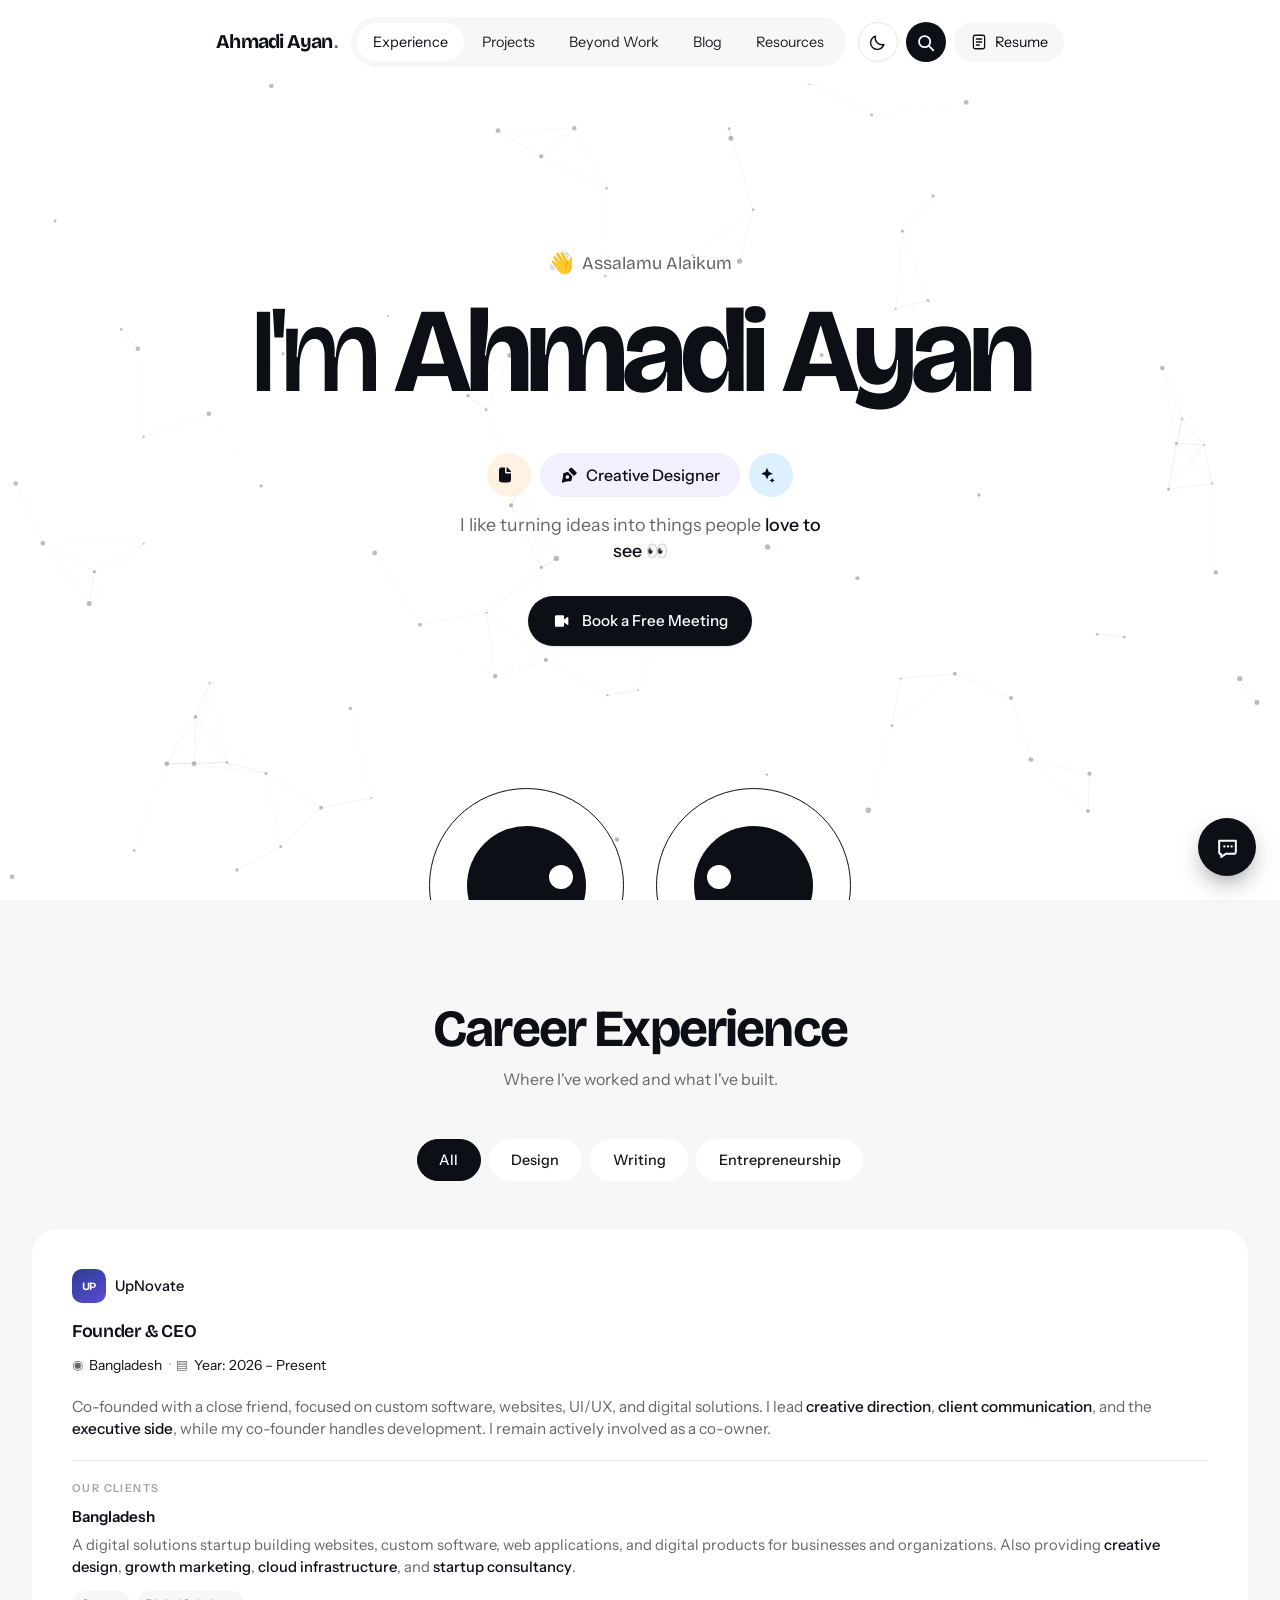
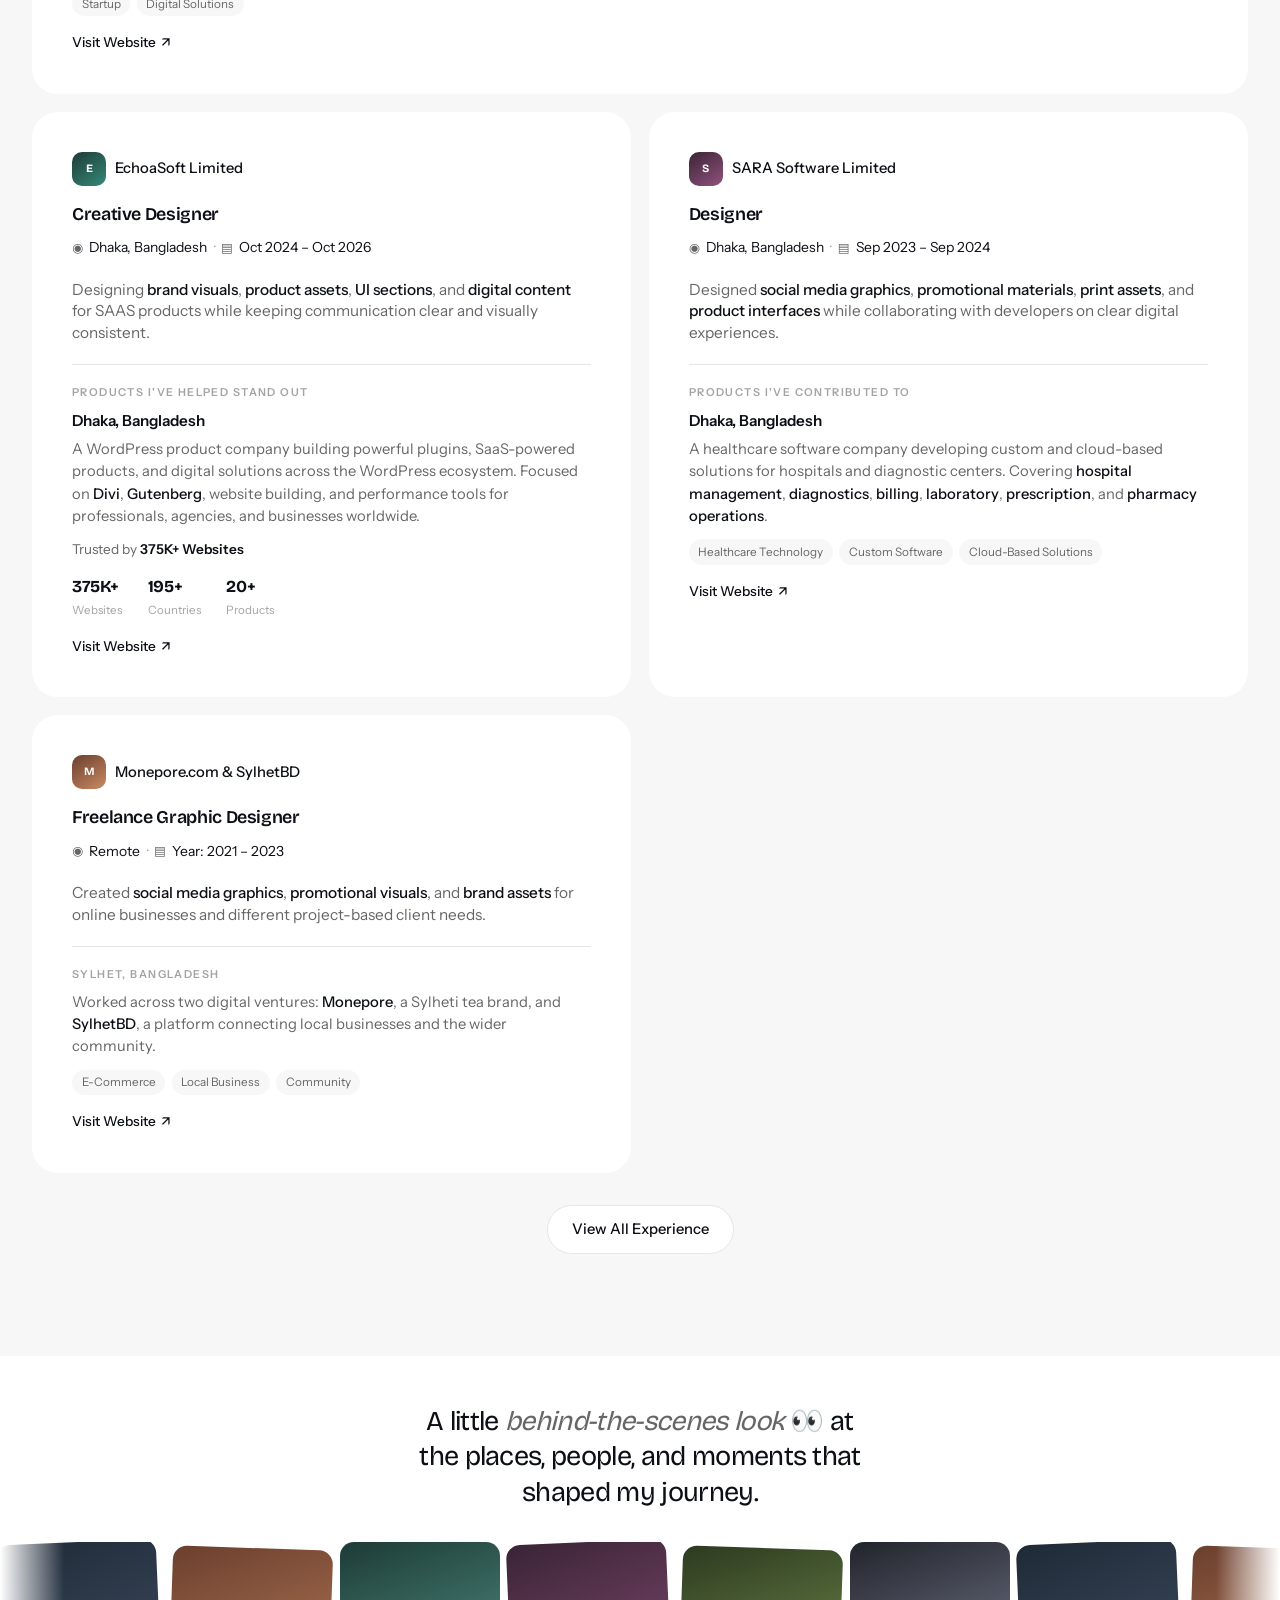
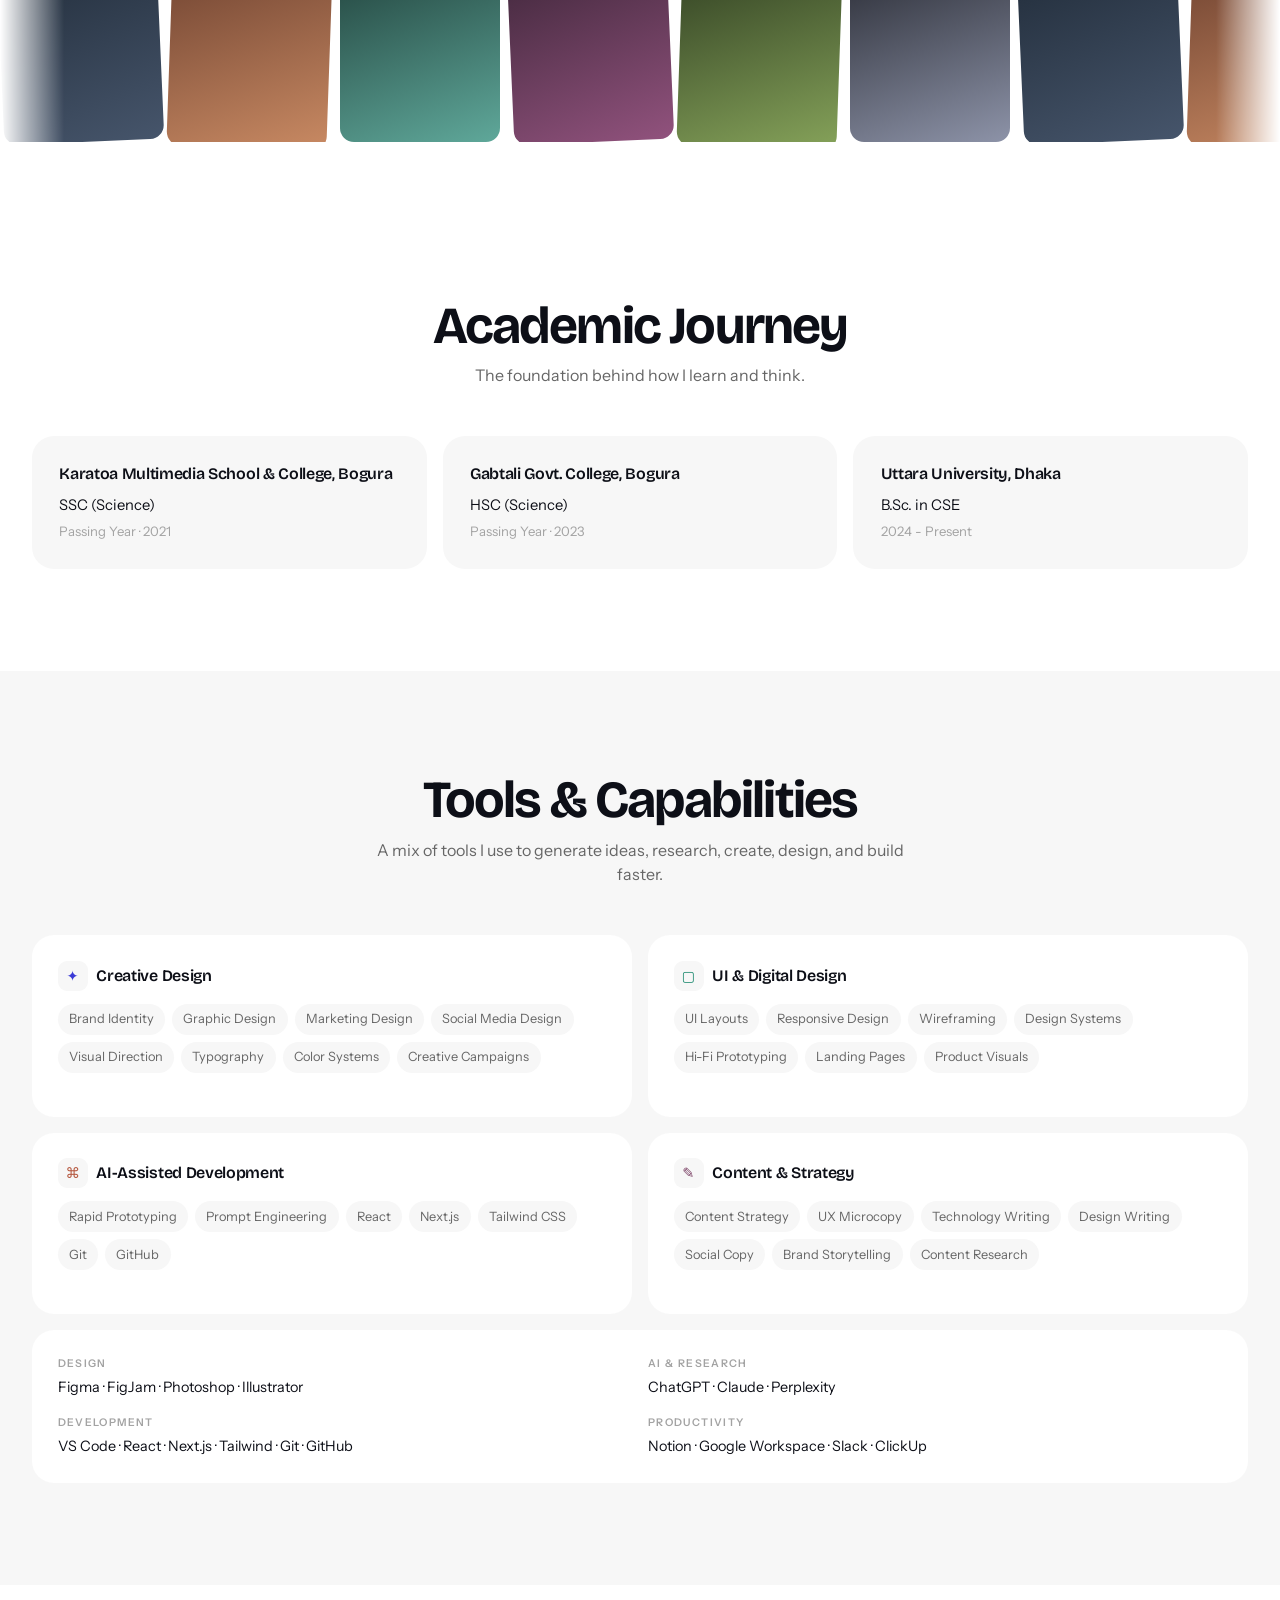
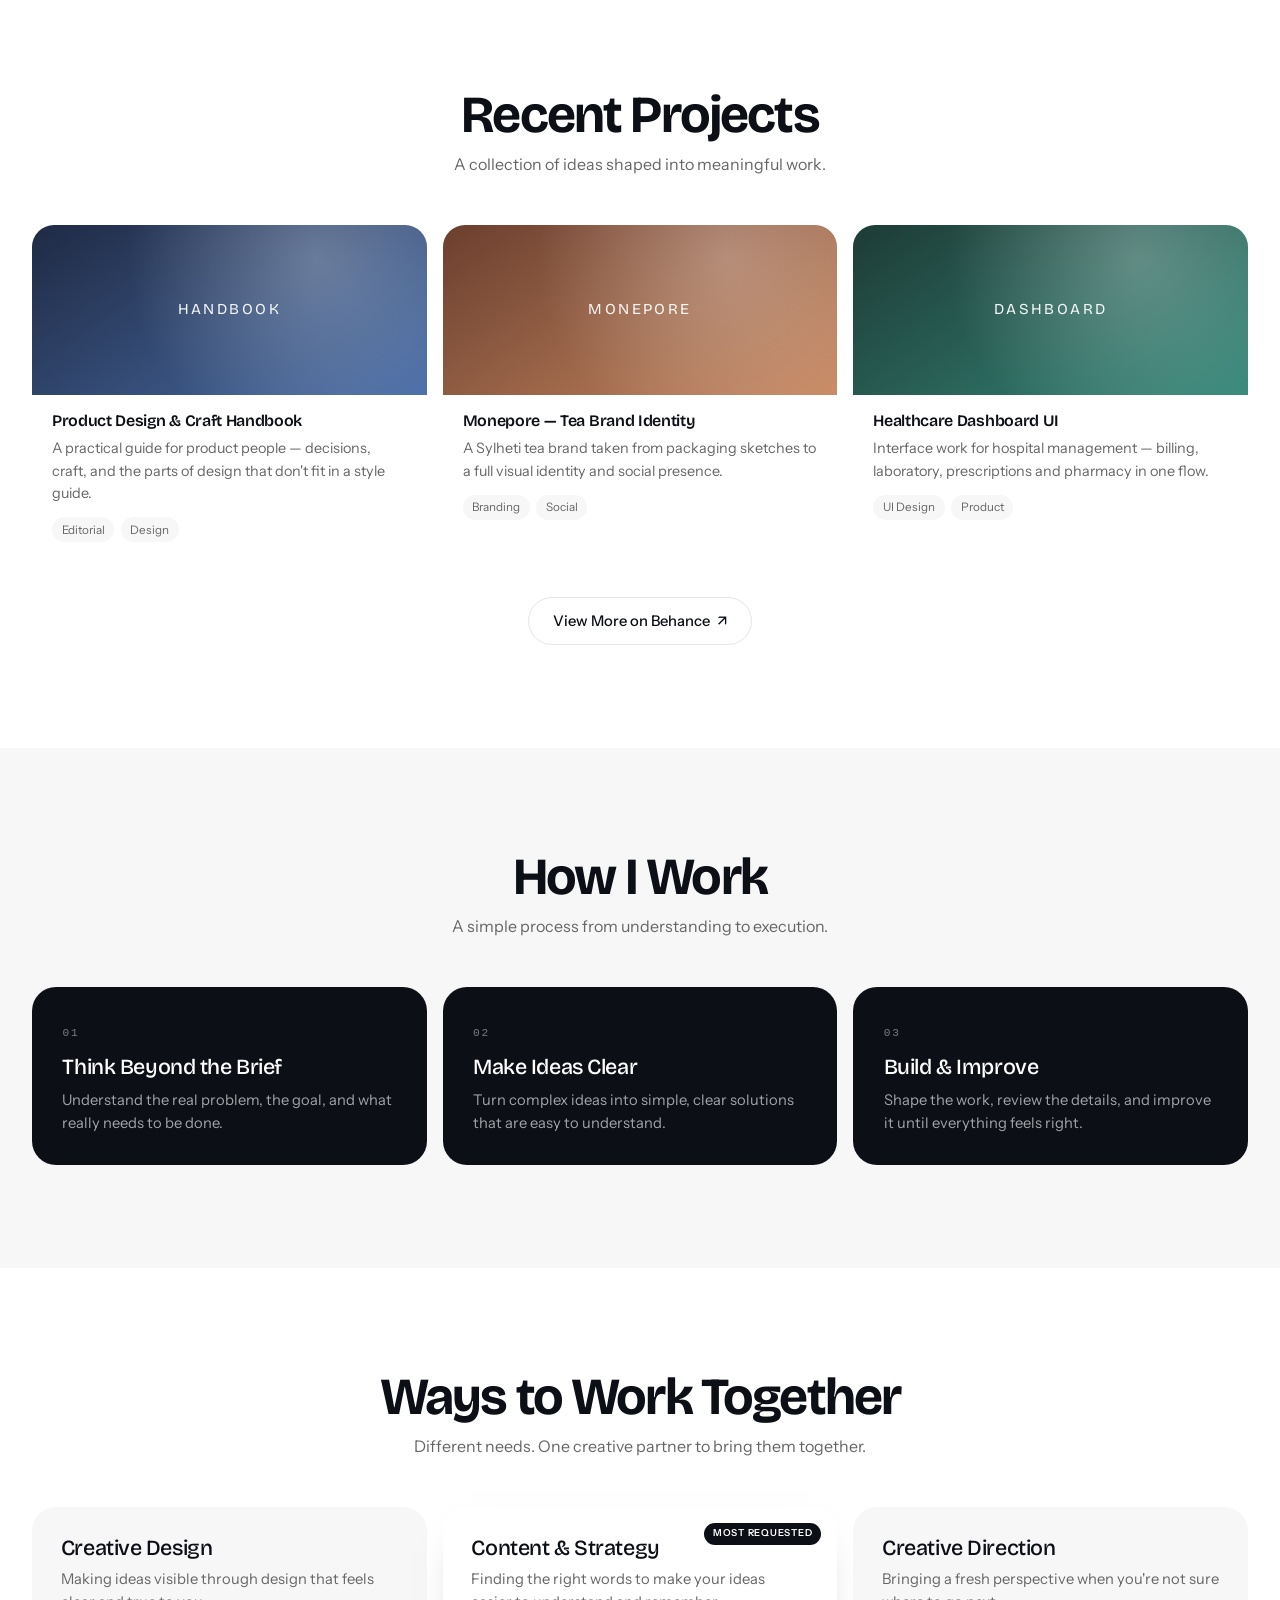
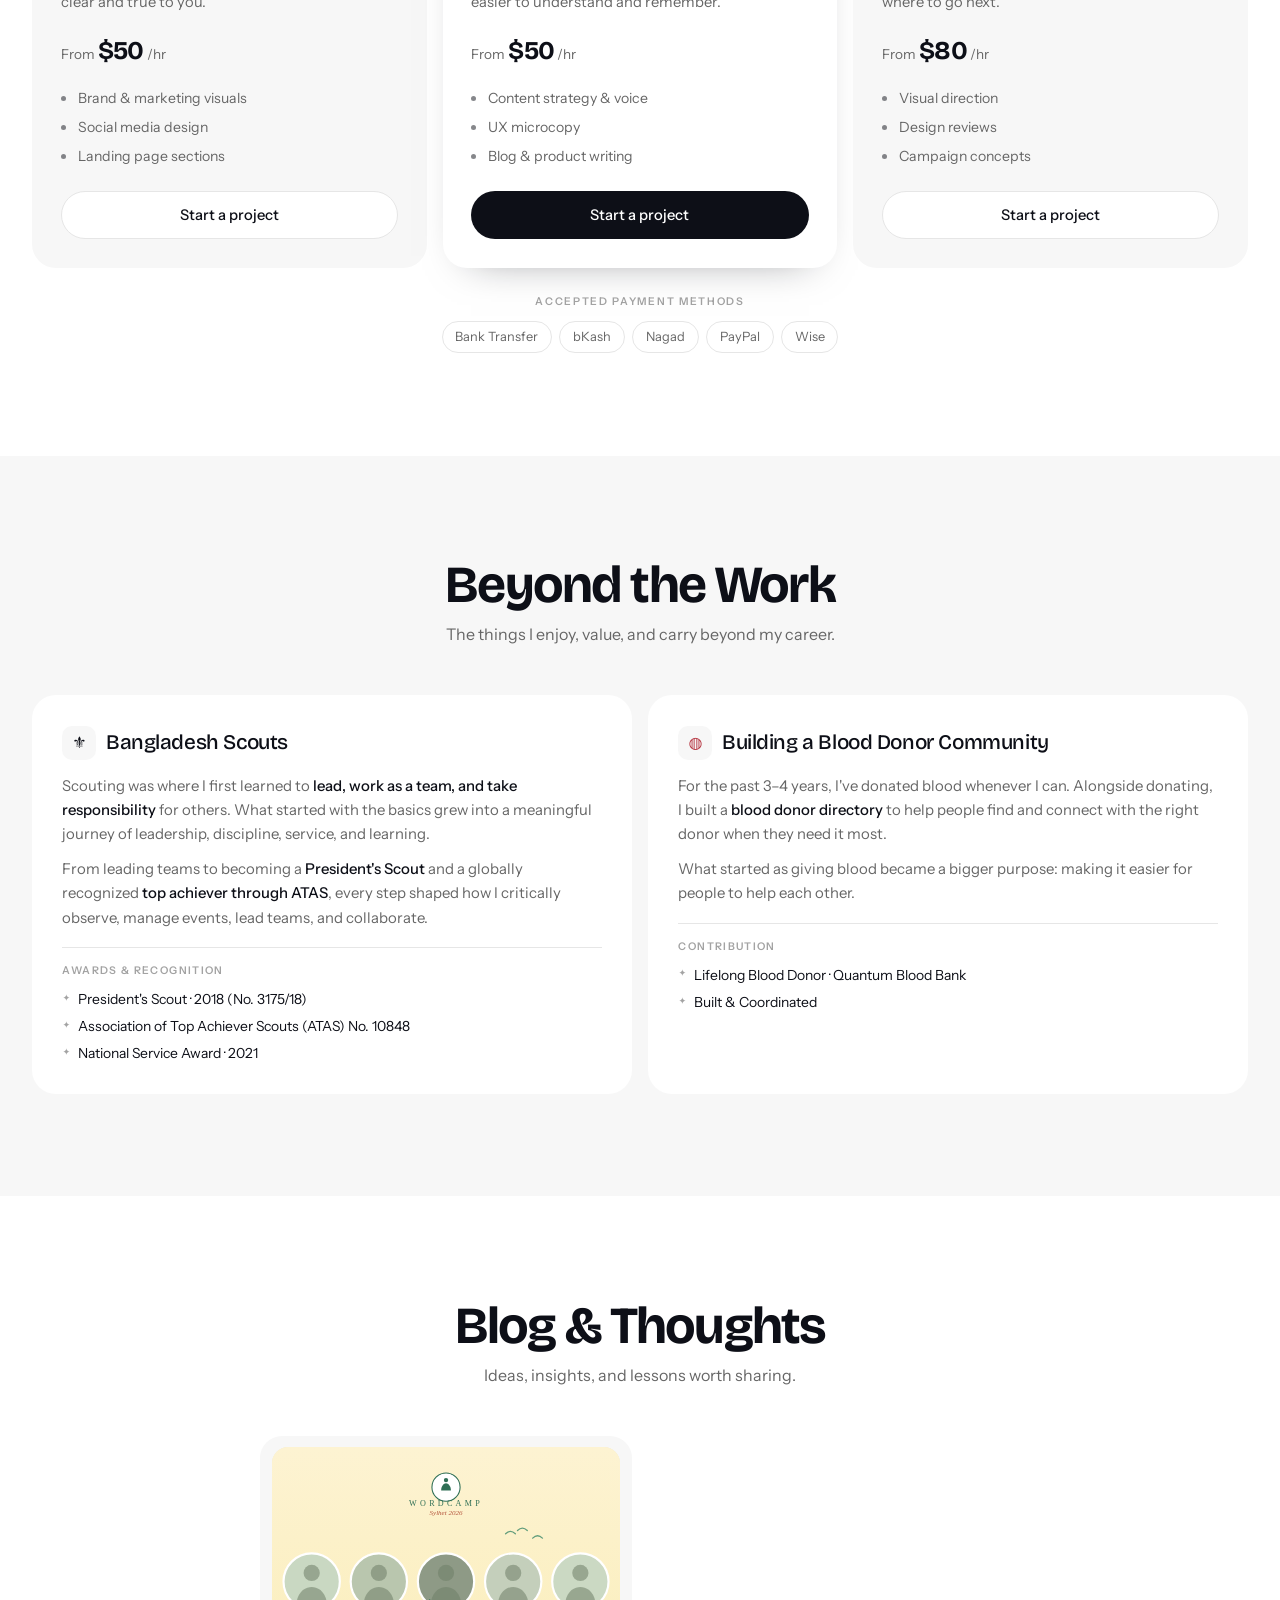
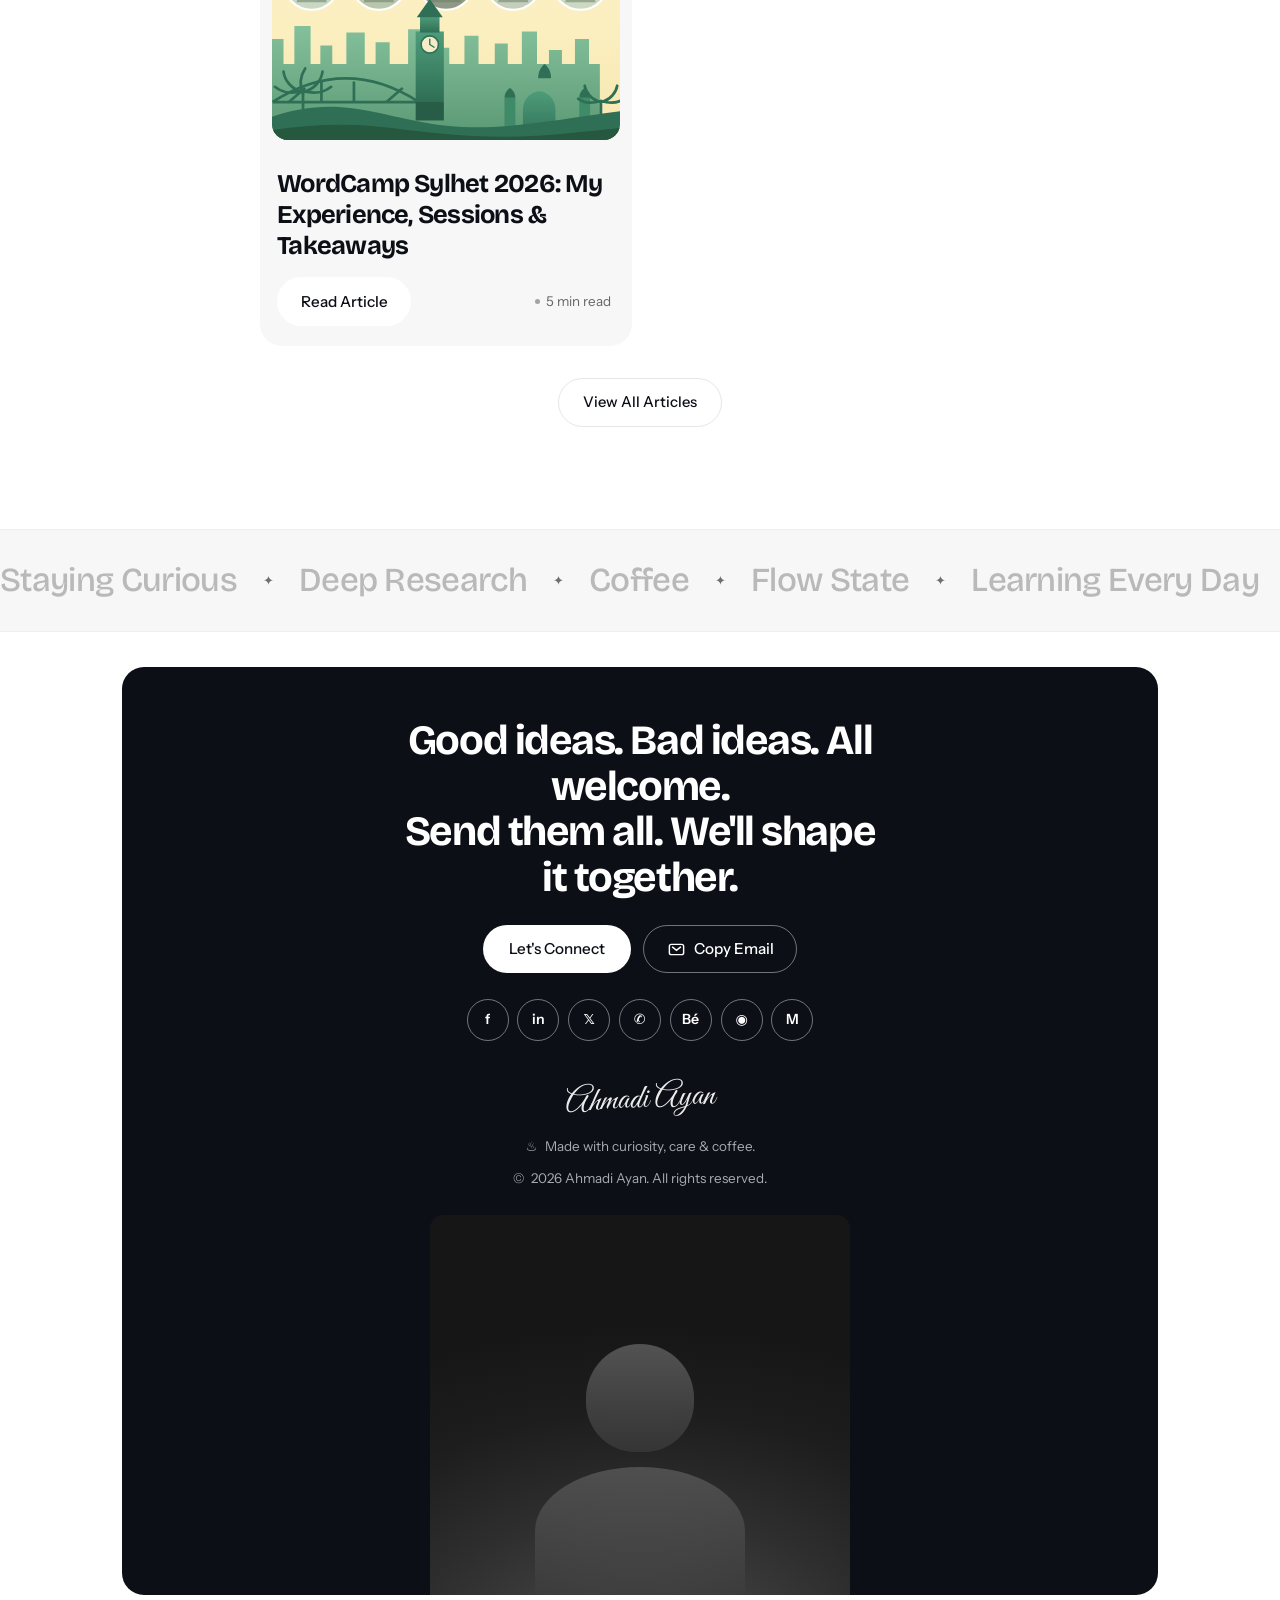
==== commit 831ebaca: "Add dark theme toggle and interactive particle hero" ====
--- a/index.html
+++ b/index.html
@@ -6,11 +6,13 @@
 <title>Ahmadi Ayan — Creative Designer &amp; Digital Builder</title>
 <meta name="description" content="I'm Ahmadi Ayan — a creative designer and digital builder. Turning ideas into things people love to see." />
 <meta name="theme-color" content="#ffffff" />
+<script>!function(){try{var k="ayan-theme",v=localStorage.getItem(k);var d=v?v:(window.matchMedia("(prefers-color-scheme: dark)").matches?"dark":"light");document.documentElement.dataset.theme=d}catch(e){}}();</script>
 <link rel="preconnect" href="https://fonts.googleapis.com" />
 <link rel="preconnect" href="https://fonts.gstatic.com" crossorigin />
 <link href="https://fonts.googleapis.com/css2?family=Bricolage+Grotesque:opsz,wght@12..96,400;12..96,500;12..96,600;12..96,700;12..96,800&family=Instrument+Sans:wght@400;500;600;700&family=Great+Vibes&display=swap" rel="stylesheet" />
 <link rel="stylesheet" href="css/style.css" />
 <link rel="stylesheet" href="css/home.css" />
+<link rel="stylesheet" href="css/theme.css" />
 </head>
 <body class="page-home">
 
@@ -31,6 +33,10 @@
     </nav>
 
     <div class="hdr-actions">
+      <button class="theme-btn" id="themeBtn" aria-label="Switch to dark theme" title="Toggle theme">
+        <svg class="moon" viewBox="0 0 24 24" aria-hidden="true"><path d="M20 14.5A8.5 8.5 0 0 1 9.5 4a8.5 8.5 0 1 0 10.5 10.5Z" fill="none" stroke="currentColor" stroke-width="1.8" stroke-linejoin="round"/></svg>
+        <svg class="sun" viewBox="0 0 24 24" aria-hidden="true"><circle cx="12" cy="12" r="4.2" fill="none" stroke="currentColor" stroke-width="1.8"/><path d="M12 2.6v2.2M12 19.2v2.2M2.6 12h2.2M19.2 12h2.2M5.4 5.4l1.6 1.6M17 17l1.6 1.6M18.6 5.4 17 7M7 17l-1.6 1.6" stroke="currentColor" stroke-width="1.8" stroke-linecap="round"/></svg>
+      </button>
       <button class="icon-btn icon-dark" id="searchBtn" aria-label="Search &amp; Actions" aria-expanded="false">
         <svg viewBox="0 0 24 24" aria-hidden="true">
           <circle cx="11" cy="11" r="6.4" fill="none" stroke="currentColor" stroke-width="2"/>
@@ -105,6 +111,7 @@
 
   <!-- ================= HERO ================= -->
   <section class="hero-home">
+    <canvas id="particles" aria-hidden="true"></canvas>
     <div class="hero-center">
 
       <div class="greeting">
@@ -671,7 +678,9 @@
 
 <div class="toast" id="toast" role="status" aria-live="polite"></div>
 
+<script src="js/theme.js"></script>
 <script src="js/app.js"></script>
 <script src="js/home.js"></script>
+<script src="js/particles.js"></script>
 </body>
 </html>
--- a/css/theme.css
+++ b/css/theme.css
@@ -0,0 +1,233 @@
+/* =========================================================
+   dark theme
+   ========================================================= */
+
+[data-theme="dark"] {
+  --ink: #f2f4f8;
+  --body: #a3a3a3;
+  --muted: #6f7480;
+  --line: #232733;
+  --soft: #15171e;
+  --white: #0d0f17;
+  --accent-soft: rgba(255, 255, 255, .06);
+  color-scheme: dark;
+}
+
+[data-theme="dark"] body {
+  background: #0d0f17;
+  color: var(--ink);
+}
+
+[data-theme="dark"] .hdr,
+[data-theme="dark"] .hdr--home {
+  background: #0d0f17;
+}
+
+[data-theme="dark"] .hdr.is-scrolled {
+  background: rgba(13, 15, 23, .9);
+  -webkit-backdrop-filter: blur(14px);
+  backdrop-filter: blur(14px);
+}
+
+[data-theme="dark"] .pill-nav { background: #161821; }
+[data-theme="dark"] .pill-link { color: #fff; }
+[data-theme="dark"] .pill-link:hover { background: rgba(255, 255, 255, .07); }
+[data-theme="dark"] .pill-link.is-active { background: #232733; }
+
+[data-theme="dark"] .btn-resume { background: #161821; color: #fff; }
+[data-theme="dark"] .btn-resume:hover { background: #232733; }
+
+[data-theme="dark"] .icon-soft { background: #161821; color: #fff; }
+[data-theme="dark"] .icon-soft:hover { background: #232733; }
+
+[data-theme="dark"] .icon-dark { background: #fff; color: #0d0f17; }
+[data-theme="dark"] .icon-dark:hover { background: #e6e6e6; }
+
+[data-theme="dark"] .menu-panel,
+[data-theme="dark"] .search-sheet { background: #0d0f17; }
+[data-theme="dark"] .menu-link:hover { background: #161821; }
+[data-theme="dark"] .menu-link.is-active { background: #161821; }
+[data-theme="dark"] .sheet-close { background: #161821; color: #fff; }
+[data-theme="dark"] .acc-body a { color: var(--body); border-color: var(--line); }
+[data-theme="dark"] .sheet-actions li { border-color: var(--line); }
+[data-theme="dark"] .sheet-results a { border-color: var(--line); }
+[data-theme="dark"] .sheet-results a:hover { border-color: #fff; }
+
+[data-theme="dark"] .scrim { background: rgba(0, 0, 0, .55); }
+
+/* hero */
+[data-theme="dark"] .eye {
+  background: #0d0f17;
+  border-color: #f2f4f8;
+}
+[data-theme="dark"] .pupil { background: #f2f4f8; }
+[data-theme="dark"] .glint { background: #0d0f17; }
+
+[data-theme="dark"] .btn-meet { background: #fff; color: #0d0f17; }
+[data-theme="dark"] .btn-meet:hover { background: #f2f2f2; }
+[data-theme="dark"] .meet-ico svg path { fill: #0d0f17; }
+
+/* role tabs keep their soft tints but tone down */
+[data-theme="dark"] .role-tab { color: #0d0f17; }
+[data-theme="dark"] .role-tab .role-label { color: #0d0f17; }
+
+/* sections */
+[data-theme="dark"] .sect--gray { background: #0d0f17; }
+[data-theme="dark"] .sect { background: transparent; }
+
+[data-theme="dark"] .exp-card,
+[data-theme="dark"] .cap,
+[data-theme="dark"] .tool-row,
+[data-theme="dark"] .proj,
+[data-theme="dark"] .beyond,
+[data-theme="dark"] .price--featured,
+[data-theme="dark"] .post-card,
+[data-theme="dark"] .card,
+[data-theme="dark"] .resume-sheet,
+[data-theme="dark"] .toc,
+[data-theme="dark"] .takeaway,
+[data-theme="dark"] .cal,
+[data-theme="dark"] .book {
+  background: #15171e;
+  border-color: #232733;
+}
+
+[data-theme="dark"] .edu,
+[data-theme="dark"] .price,
+[data-theme="dark"] .sub-card,
+[data-theme="dark"] .tool-inner {
+  background: #15171e;
+}
+
+[data-theme="dark"] .sub-card {
+  background: #101219;
+  border-color: #232733;
+}
+
+[data-theme="dark"] .chip {
+  background: #161821;
+  color: #f2f4f8;
+}
+[data-theme="dark"] .chip:hover { background: #232733; }
+[data-theme="dark"] .chip.is-active { background: #fff; color: #0d0f17; }
+
+[data-theme="dark"] .chips--plain li,
+[data-theme="dark"] .tags li { background: #1a1d27; color: #a3a3a3; }
+
+[data-theme="dark"] .btn-outline {
+  background: #15171e;
+  border-color: #232733;
+  color: #f2f4f8;
+}
+[data-theme="dark"] .btn-outline:hover { border-color: #fff; }
+
+[data-theme="dark"] .btn-dark { background: #fff; color: #0d0f17; }
+[data-theme="dark"] .btn-dark:hover { background: #e9e9e9; }
+
+[data-theme="dark"] .step { background: #15171e; border: 1px solid #232733; }
+
+[data-theme="dark"] .edu-meta,
+[data-theme="dark"] .proj-body p,
+[data-theme="dark"] .price-desc,
+[data-theme="dark"] .price-list li,
+[data-theme="dark"] .beyond-desc,
+[data-theme="dark"] .sub-desc,
+[data-theme="dark"] .exp-desc,
+[data-theme="dark"] .sect-sub { color: var(--body); }
+
+[data-theme="dark"] .price-list li::before { background: #fff; }
+
+[data-theme="dark"] .bts,
+[data-theme="dark"] .bts-text { color: var(--ink); }
+[data-theme="dark"] .bts-text em { color: var(--body); }
+
+[data-theme="dark"] .ticker { background: #15171e; border-color: #232733; }
+[data-theme="dark"] .ticker-track span { color: #3a3f4b; }
+[data-theme="dark"] .ticker-track .dot { color: #6f7480; }
+
+/* blog + article */
+[data-theme="dark"] .post-card { background: #15171e; }
+[data-theme="dark"] .post-card:hover { background: #1a1d27; }
+[data-theme="dark"] .btn-pill { background: #232733; color: #fff; }
+[data-theme="dark"] .btn-pill:hover { border-color: #3a3f4b; }
+
+[data-theme="dark"] .prose { color: #b9bcc4; }
+[data-theme="dark"] .prose .lead,
+[data-theme="dark"] .prose h2,
+[data-theme="dark"] .prose h3 { color: #f2f4f8; }
+
+[data-theme="dark"] .preferred { border-color: #232733; }
+[data-theme="dark"] .preferred:hover { background: #15171e; border-color: #3a3f4b; }
+[data-theme="dark"] .sum-btn { border-color: #232733; color: #f2f4f8; }
+[data-theme="dark"] .sum-btn:hover { border-color: #fff; }
+
+[data-theme="dark"] .cal-grid .pick { background: #fff; color: #0d0f17; }
+
+/* tables + misc */
+[data-theme="dark"] .table-wrap { background: #15171e; border-color: #232733; }
+[data-theme="dark"] .res-table th { background: #101219; border-color: #232733; }
+[data-theme="dark"] .res-table td { border-color: #1e2230; color: #f2f4f8; }
+[data-theme="dark"] .res-table tbody tr:hover { background: #1a1d27; }
+[data-theme="dark"] .tbl-btn { border-color: #232733; }
+[data-theme="dark"] .tbl-btn:hover { border-color: #fff; background: #232733; }
+
+[data-theme="dark"] .book-cover { box-shadow: inset 0 0 0 1px rgba(255, 255, 255, .08); }
+
+[data-theme="dark"] .search-field { background: #15171e; border-color: #232733; }
+[data-theme="dark"] .search-field:focus-within { border-color: #3a3f4b; }
+
+[data-theme="dark"] .toast { background: #fff; color: #0d0f17; }
+
+[data-theme="dark"] .fab { background: #fff; color: #0d0f17; }
+
+[data-theme="dark"] .awards { border-color: #232733; }
+[data-theme="dark"] .awards li { color: #f2f4f8; }
+
+[data-theme="dark"] .exp-meta { color: #f2f4f8; }
+[data-theme="dark"] .exp-brand { color: #f2f4f8; }
+[data-theme="dark"] .exp-card h3 { color: #fff; }
+
+[data-theme="dark"] ::selection { background: #fff; color: #0d0f17; }
+
+/* ---------------- theme toggle ---------------- */
+.theme-btn {
+  position: relative;
+  width: 40px;
+  height: 40px;
+  display: grid;
+  place-items: center;
+  border-radius: 50%;
+  border: 1px solid var(--line);
+  background: transparent;
+  color: var(--ink);
+  cursor: pointer;
+  flex: 0 0 auto;
+  transition: transform .25s var(--ease), border-color .25s var(--ease), background .25s var(--ease);
+  -webkit-tap-highlight-color: transparent;
+}
+.theme-btn:hover { border-color: var(--ink); background: var(--soft); }
+.theme-btn:active { transform: scale(.93); }
+
+.theme-btn svg { width: 19px; height: 19px; }
+
+.theme-btn .sun { display: none; }
+.theme-btn .moon { display: block; }
+[data-theme="dark"] .theme-btn .sun { display: block; }
+[data-theme="dark"] .theme-btn .moon { display: none; }
+
+/* =========================================================
+   particles
+   ========================================================= */
+#particles {
+  position: absolute;
+  inset: 0;
+  width: 100%;
+  height: 100%;
+  z-index: 0;
+  pointer-events: none;
+  opacity: .85;
+}
+[data-theme="dark"] #particles { opacity: 1; }
+
+.hero-home { position: relative; }
+.hero-center, .eyes-wrap { position: relative; z-index: 2; }
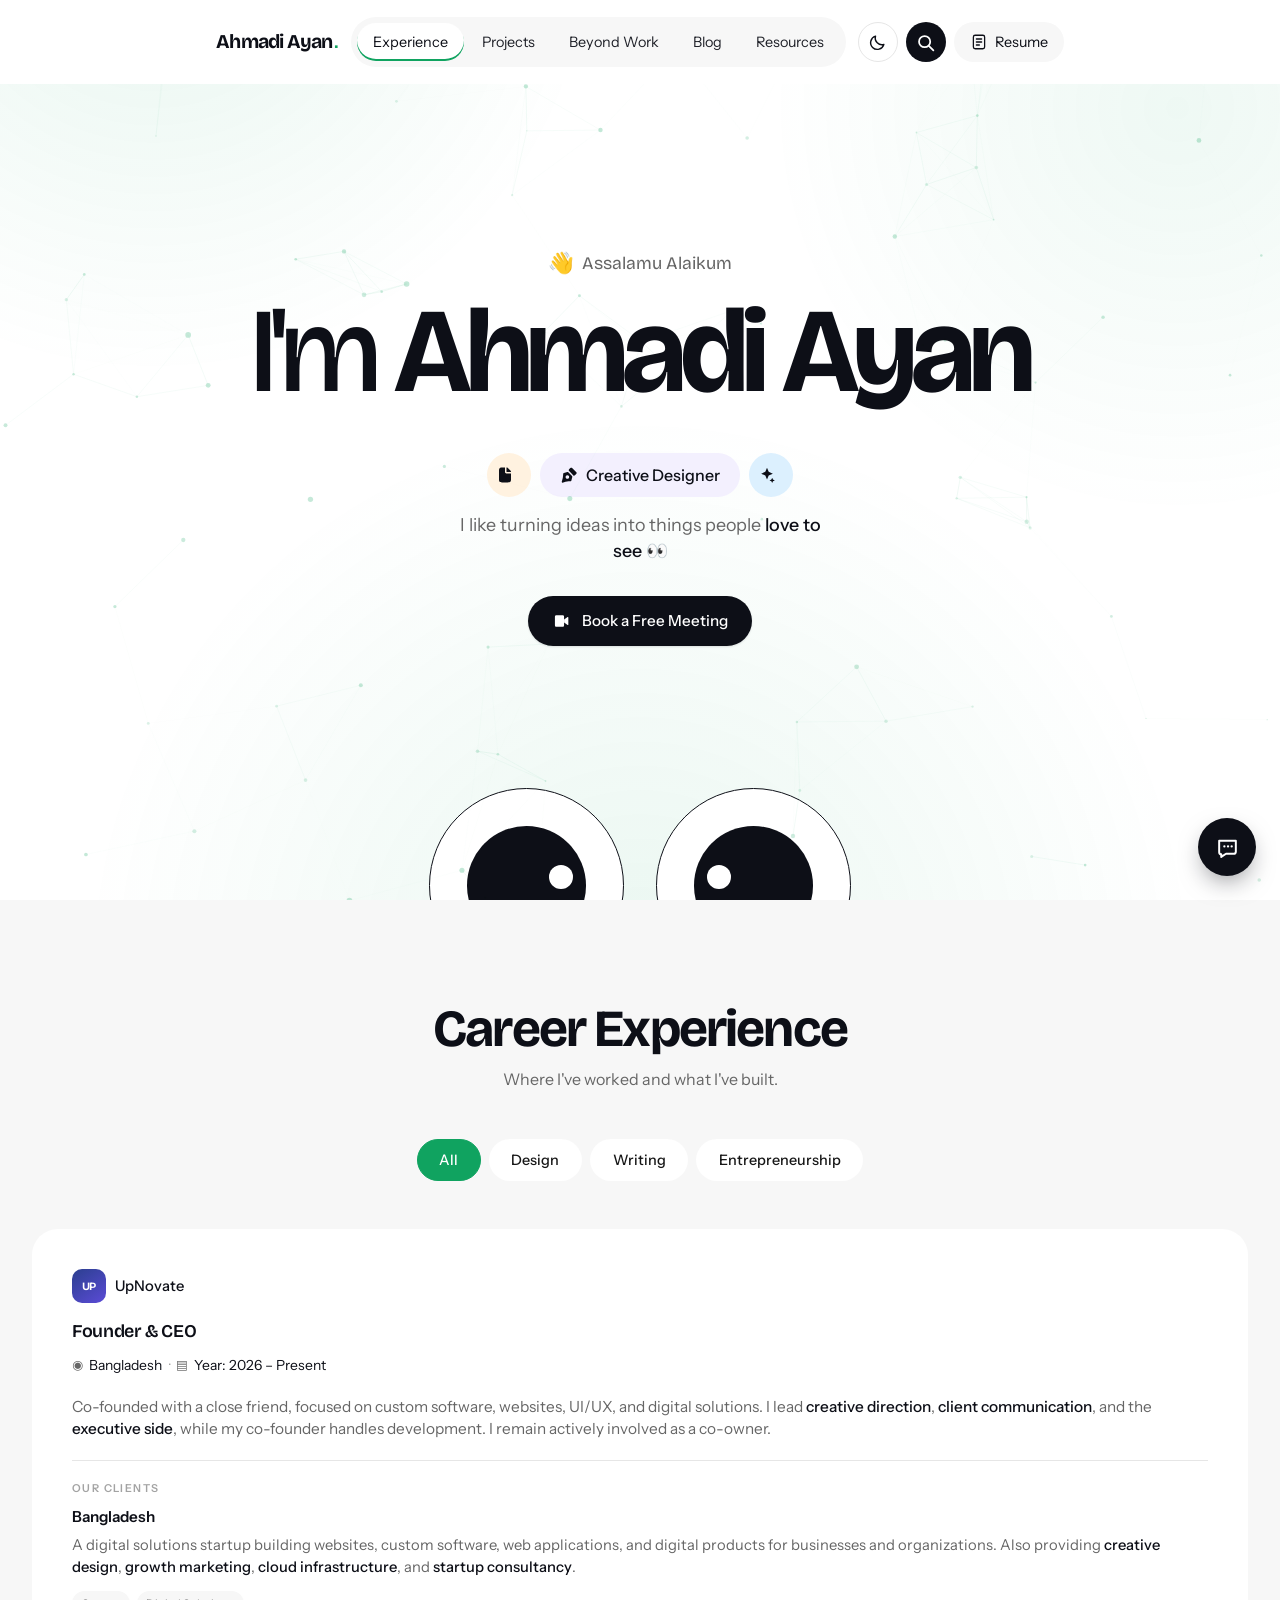
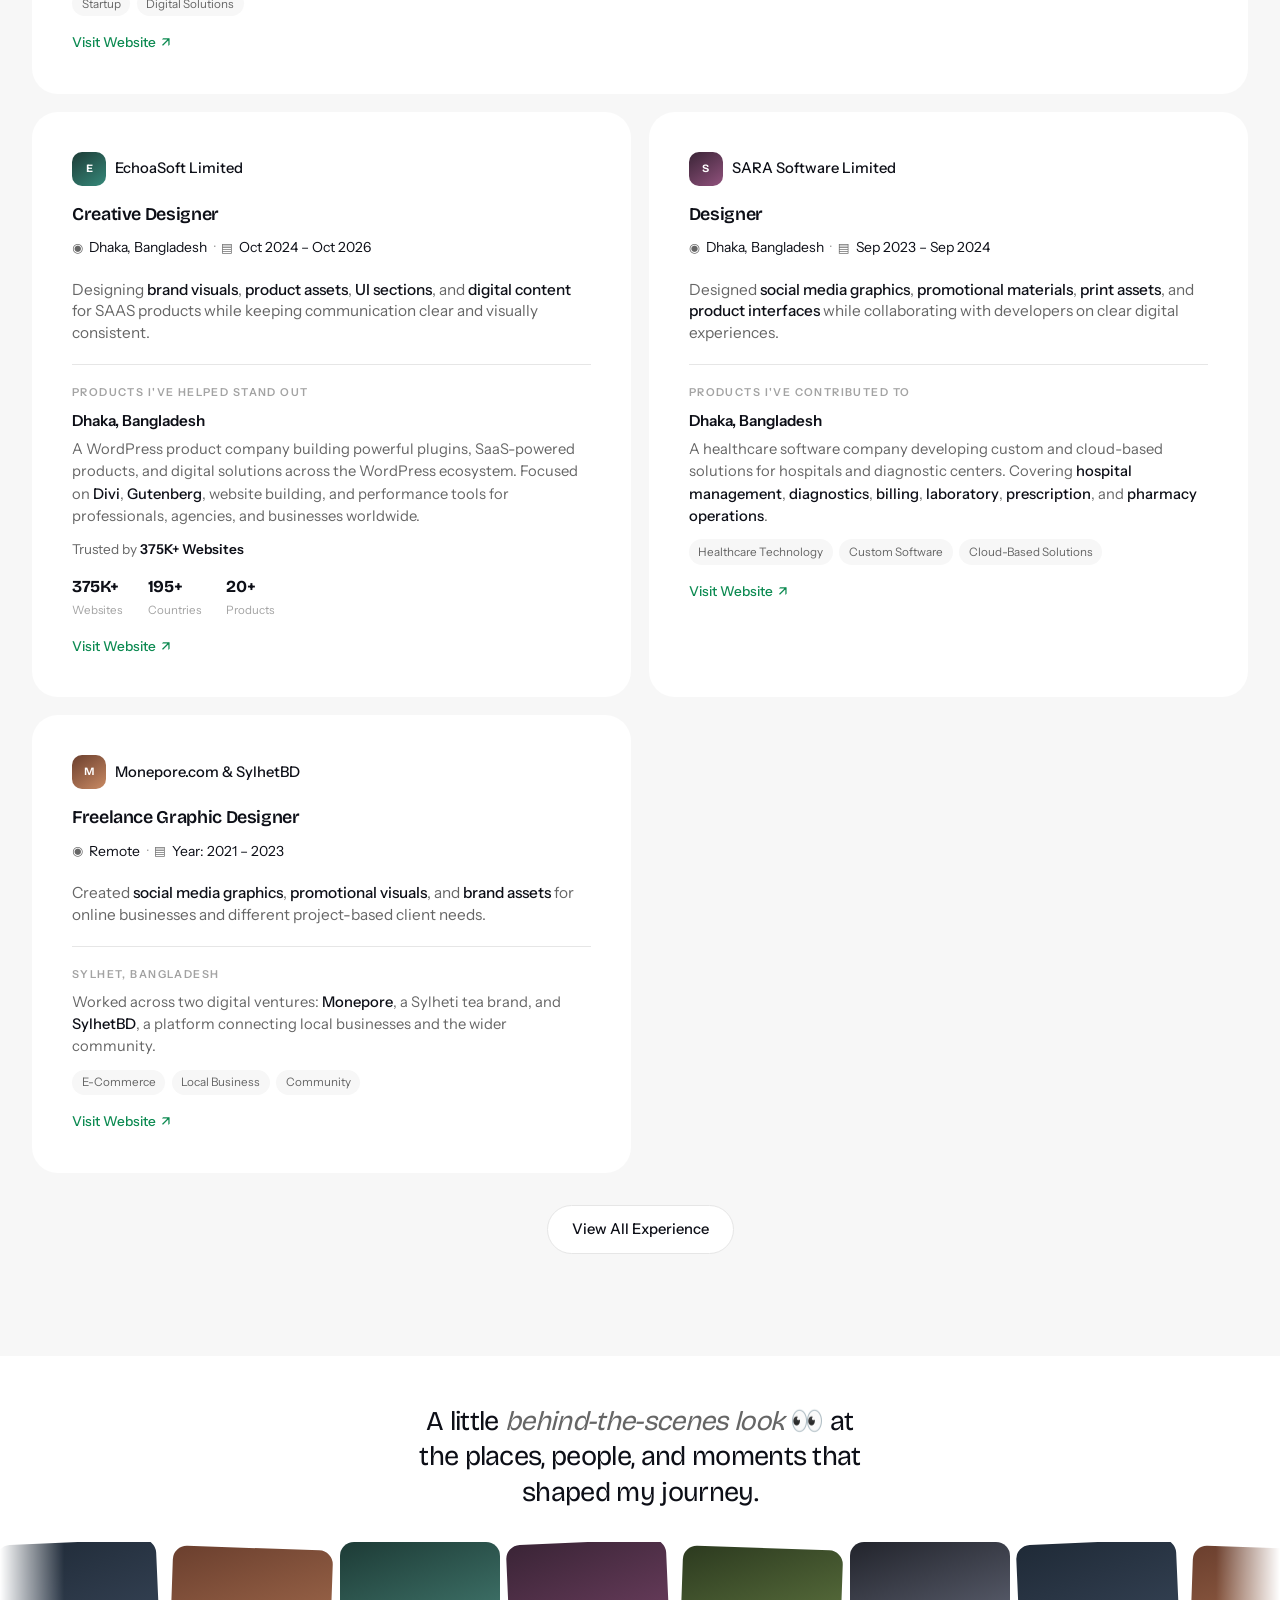
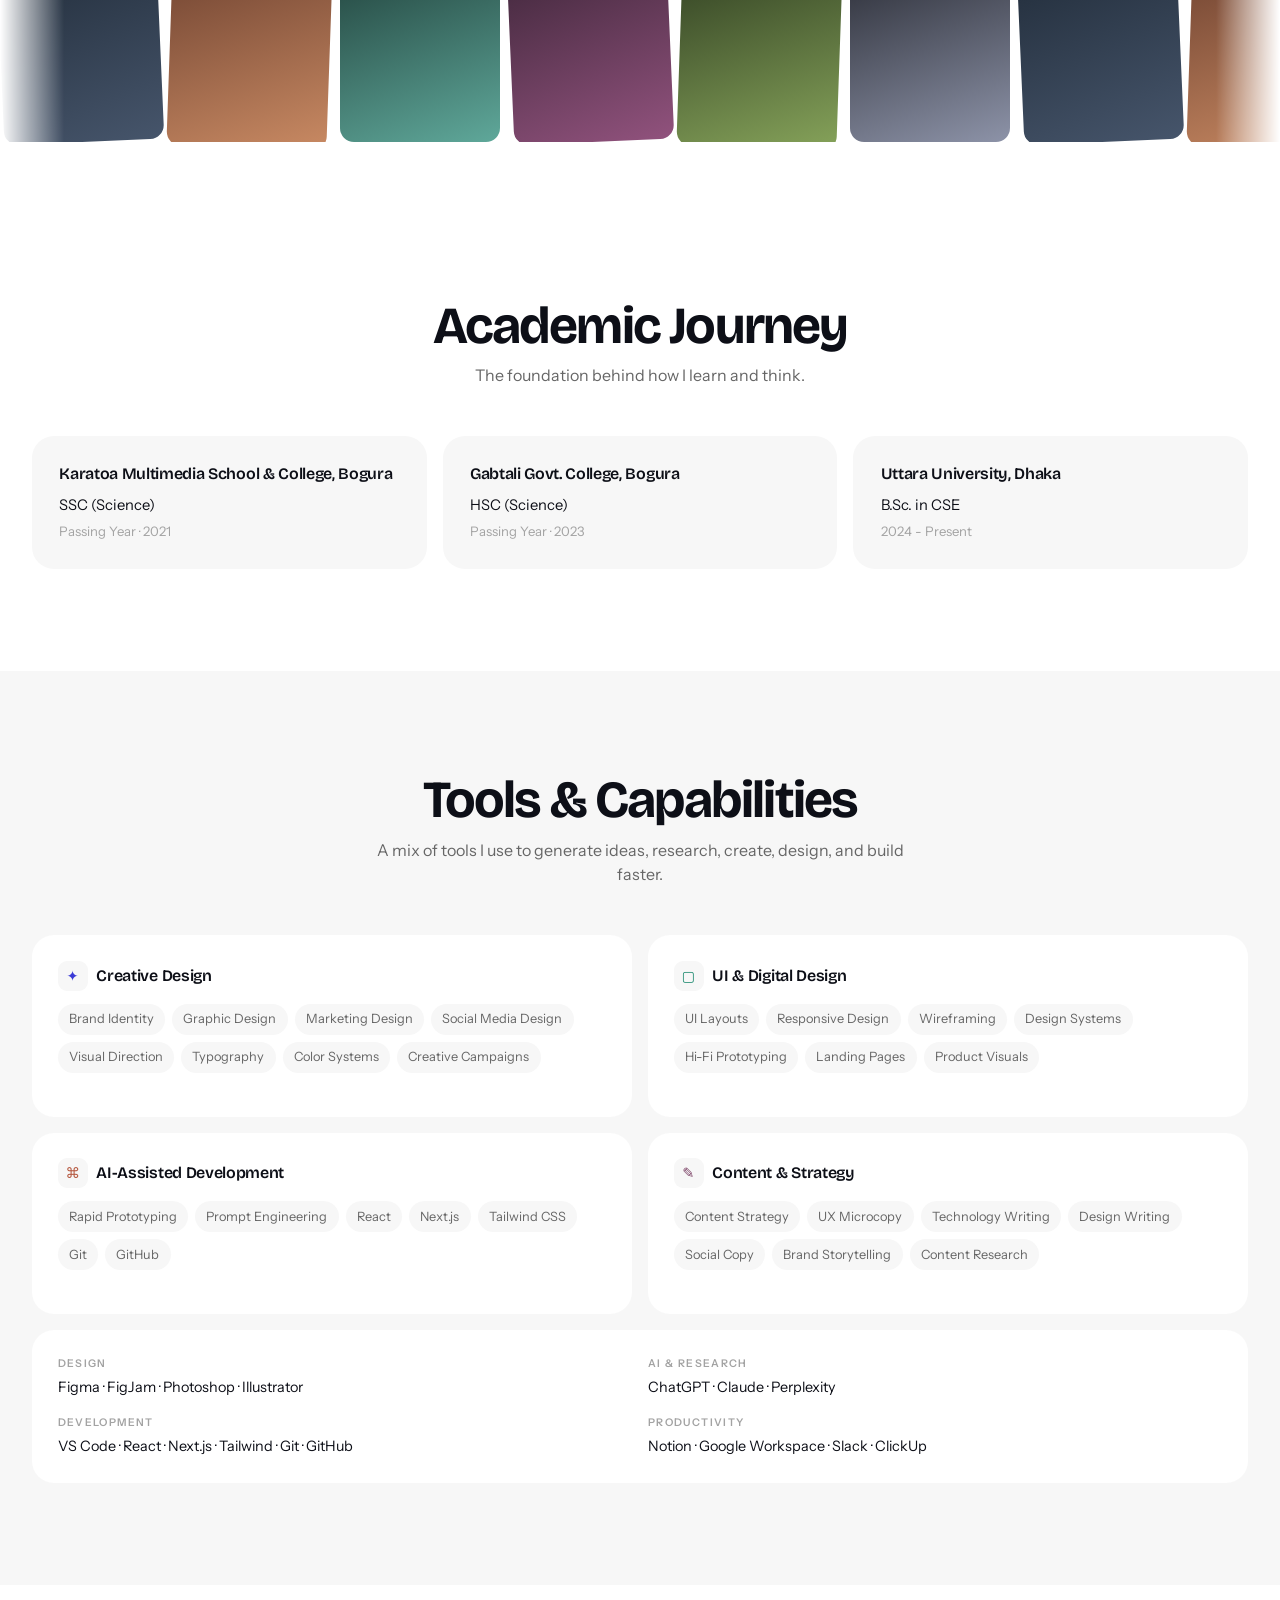
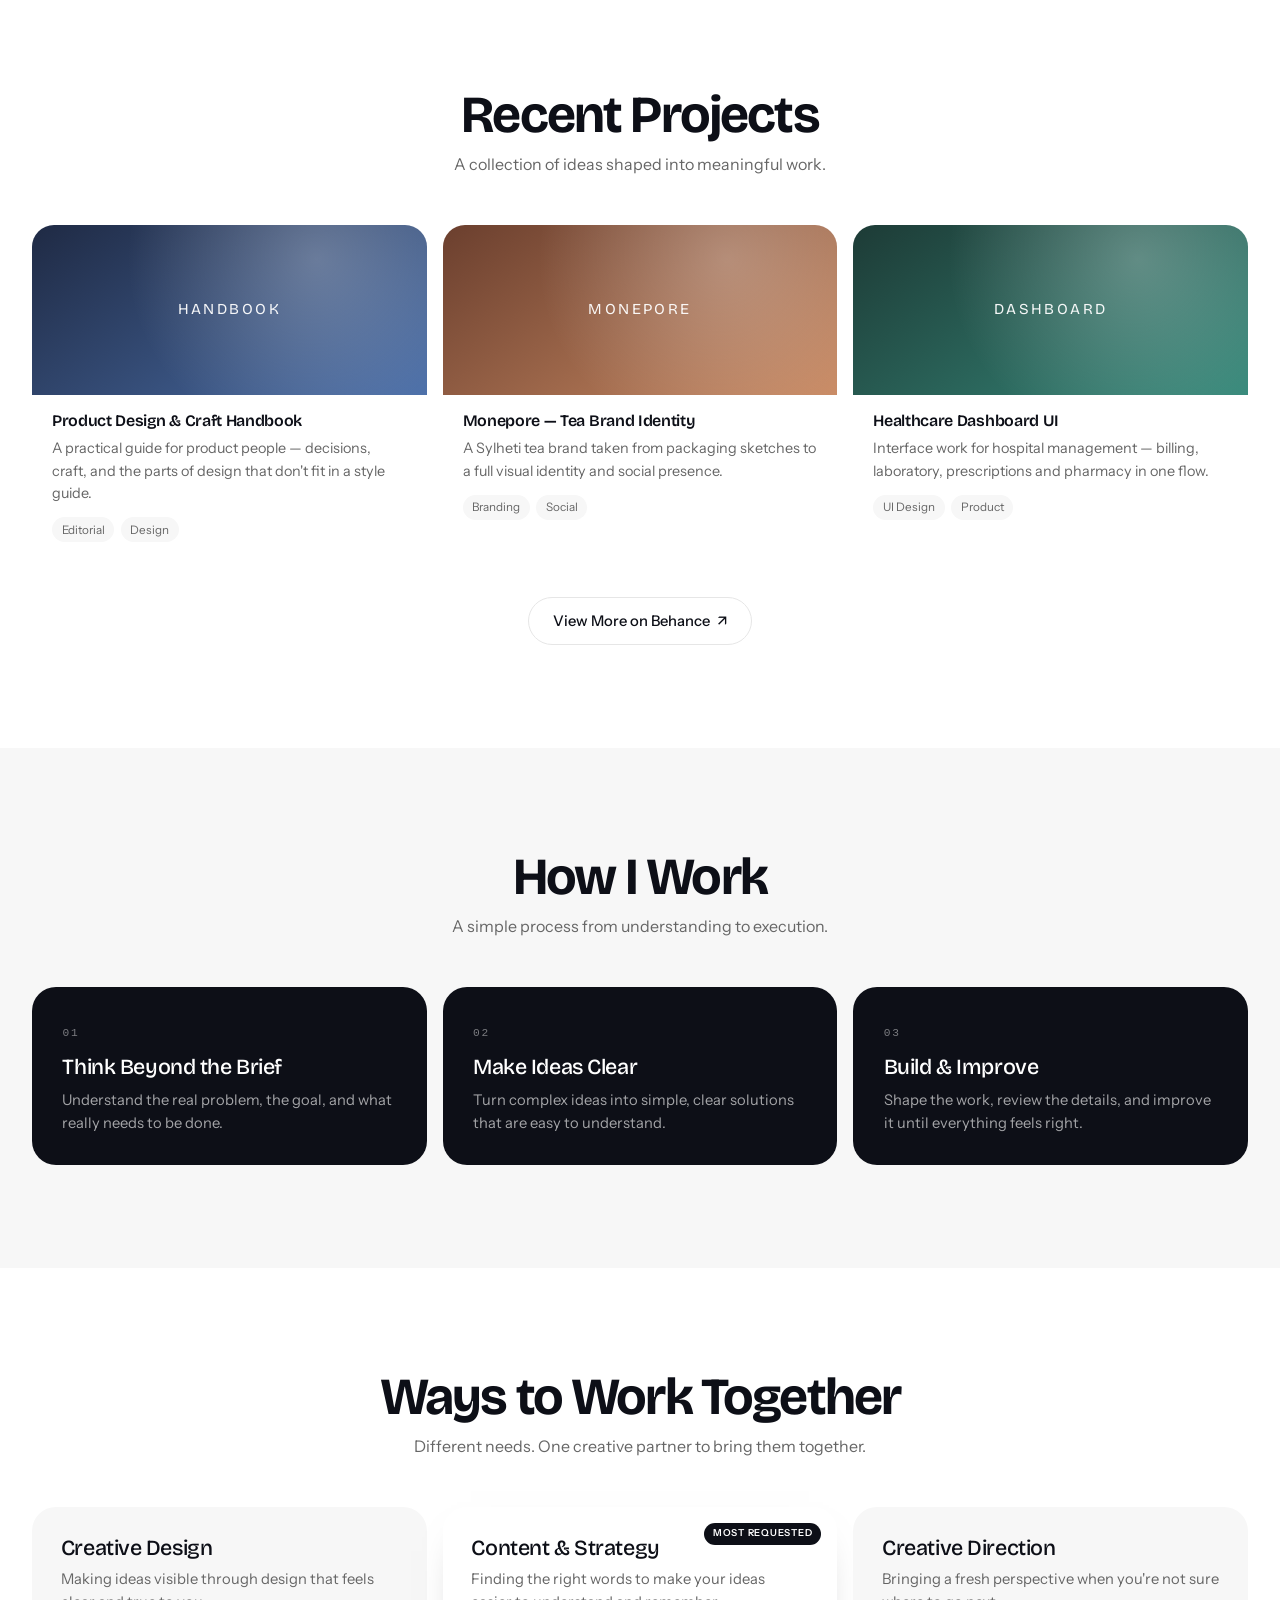
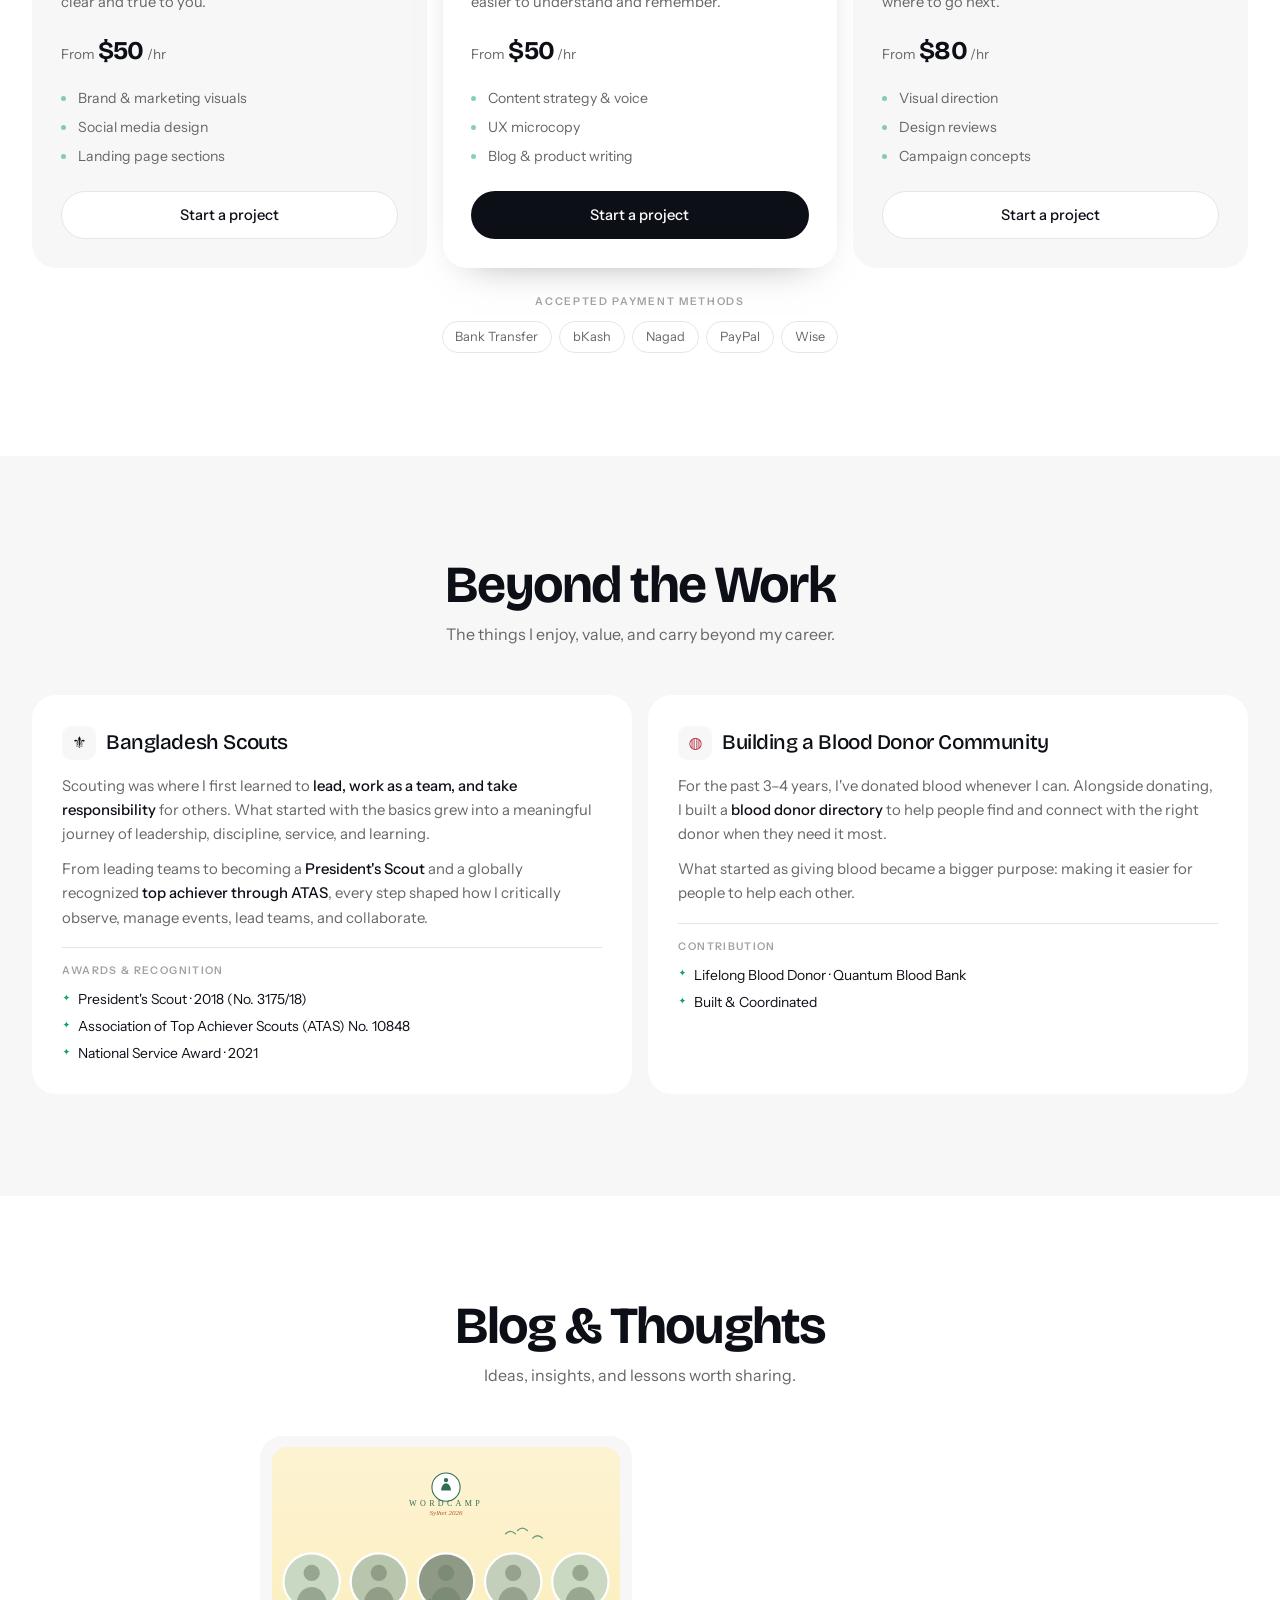
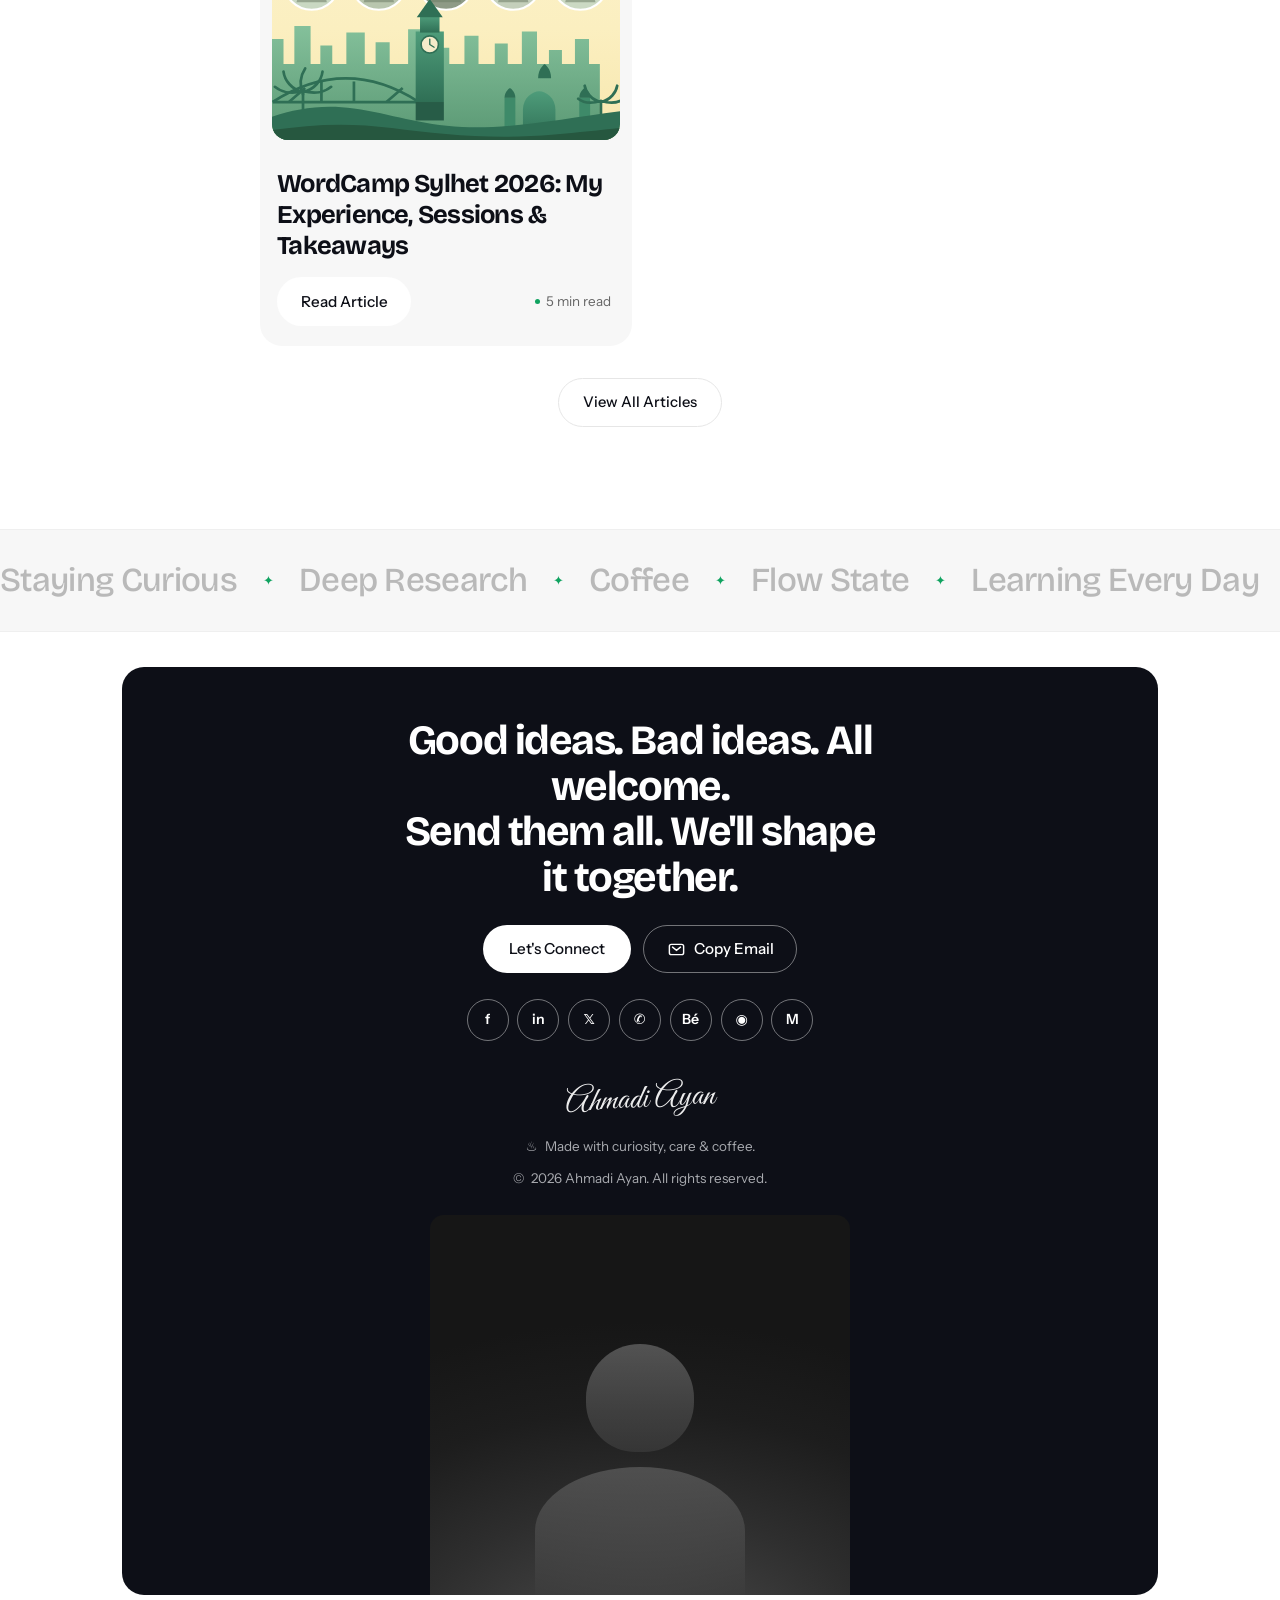
==== commit 232ba9b7: "Green full-page particle field + green accent theme" ====
--- a/index.html
+++ b/index.html
@@ -15,6 +15,8 @@
 <link rel="stylesheet" href="css/theme.css" />
 </head>
 <body class="page-home">
+<canvas id="particles" aria-hidden="true"></canvas>
+
 
 <!-- ================= HEADER ================= -->
 <header class="hdr hdr--home" id="hdr">
@@ -111,8 +113,7 @@
 
   <!-- ================= HERO ================= -->
   <section class="hero-home">
-    <canvas id="particles" aria-hidden="true"></canvas>
-    <div class="hero-center">
+<div class="hero-center">
 
       <div class="greeting">
         <span class="wave-emoji" role="img" aria-label="Waving hand">👋</span>
--- a/css/theme.css
+++ b/css/theme.css
@@ -216,18 +216,70 @@
 [data-theme="dark"] .theme-btn .moon { display: none; }
 
 /* =========================================================
-   particles
+   green particle field — full page overlay
    ========================================================= */
 #particles {
-  position: absolute;
+  position: fixed;
   inset: 0;
   width: 100%;
   height: 100%;
+  z-index: 25;
+  pointer-events: none;
+  opacity: .5;
+  mix-blend-mode: multiply;
+  transition: opacity .4s var(--ease);
+}
+[data-theme="dark"] #particles {
+  opacity: .75;
+  mix-blend-mode: screen;
+}
+
+/* soft green ambience behind the page */
+body::before {
+  content: "";
+  position: fixed;
+  inset: 0;
   z-index: 0;
   pointer-events: none;
-  opacity: .85;
-}
-[data-theme="dark"] #particles { opacity: 1; }
-
-.hero-home { position: relative; }
-.hero-center, .eyes-wrap { position: relative; z-index: 2; }
+  background:
+    radial-gradient(720px circle at 12% -8%, rgba(16, 163, 96, .10), transparent 62%),
+    radial-gradient(680px circle at 92% 12%, rgba(16, 163, 96, .07), transparent 60%),
+    radial-gradient(900px circle at 50% 108%, rgba(16, 163, 96, .09), transparent 62%);
+}
+[data-theme="dark"] body::before {
+  background:
+    radial-gradient(720px circle at 12% -8%, rgba(52, 211, 153, .13), transparent 62%),
+    radial-gradient(680px circle at 92% 12%, rgba(52, 211, 153, .08), transparent 60%),
+    radial-gradient(900px circle at 50% 108%, rgba(52, 211, 153, .10), transparent 62%);
+}
+
+main, .hdr, .foot-wrap { position: relative; z-index: 2; }
+
+/* keep interactive layers above the field */
+.hdr, .menu-panel, .search-sheet, .fab, .toast, .scrim { z-index: 60; }
+
+/* green accent touches */
+:root {
+  --green: #10a360;
+  --green-soft: rgba(16, 163, 96, .1);
+  --green-ink: #0c8a51;
+}
+[data-theme="dark"] {
+  --green: #34d399;
+  --green-soft: rgba(52, 211, 153, .1);
+  --green-ink: #34d399;
+}
+
+.brand-dot { color: var(--green); }
+.pill-link.is-active { box-shadow: inset 0 -2px 0 var(--green); }
+.visit { color: var(--green-ink); }
+.text-link, .view-all:hover, .crumb a:hover { color: var(--green-ink); }
+.chip.is-active { background: var(--green); border-color: var(--green); }
+[data-theme="dark"] .chip.is-active { background: var(--green); color: #06251a; }
+.price-list li::before { background: var(--green); }
+.awards li::before { color: var(--green); }
+.read-time i { background: var(--green); }
+.ticker-track .dot { color: var(--green); }
+.cal-grid .pick { background: var(--green); color: #fff; }
+::selection { background: var(--green); color: #fff; }
+
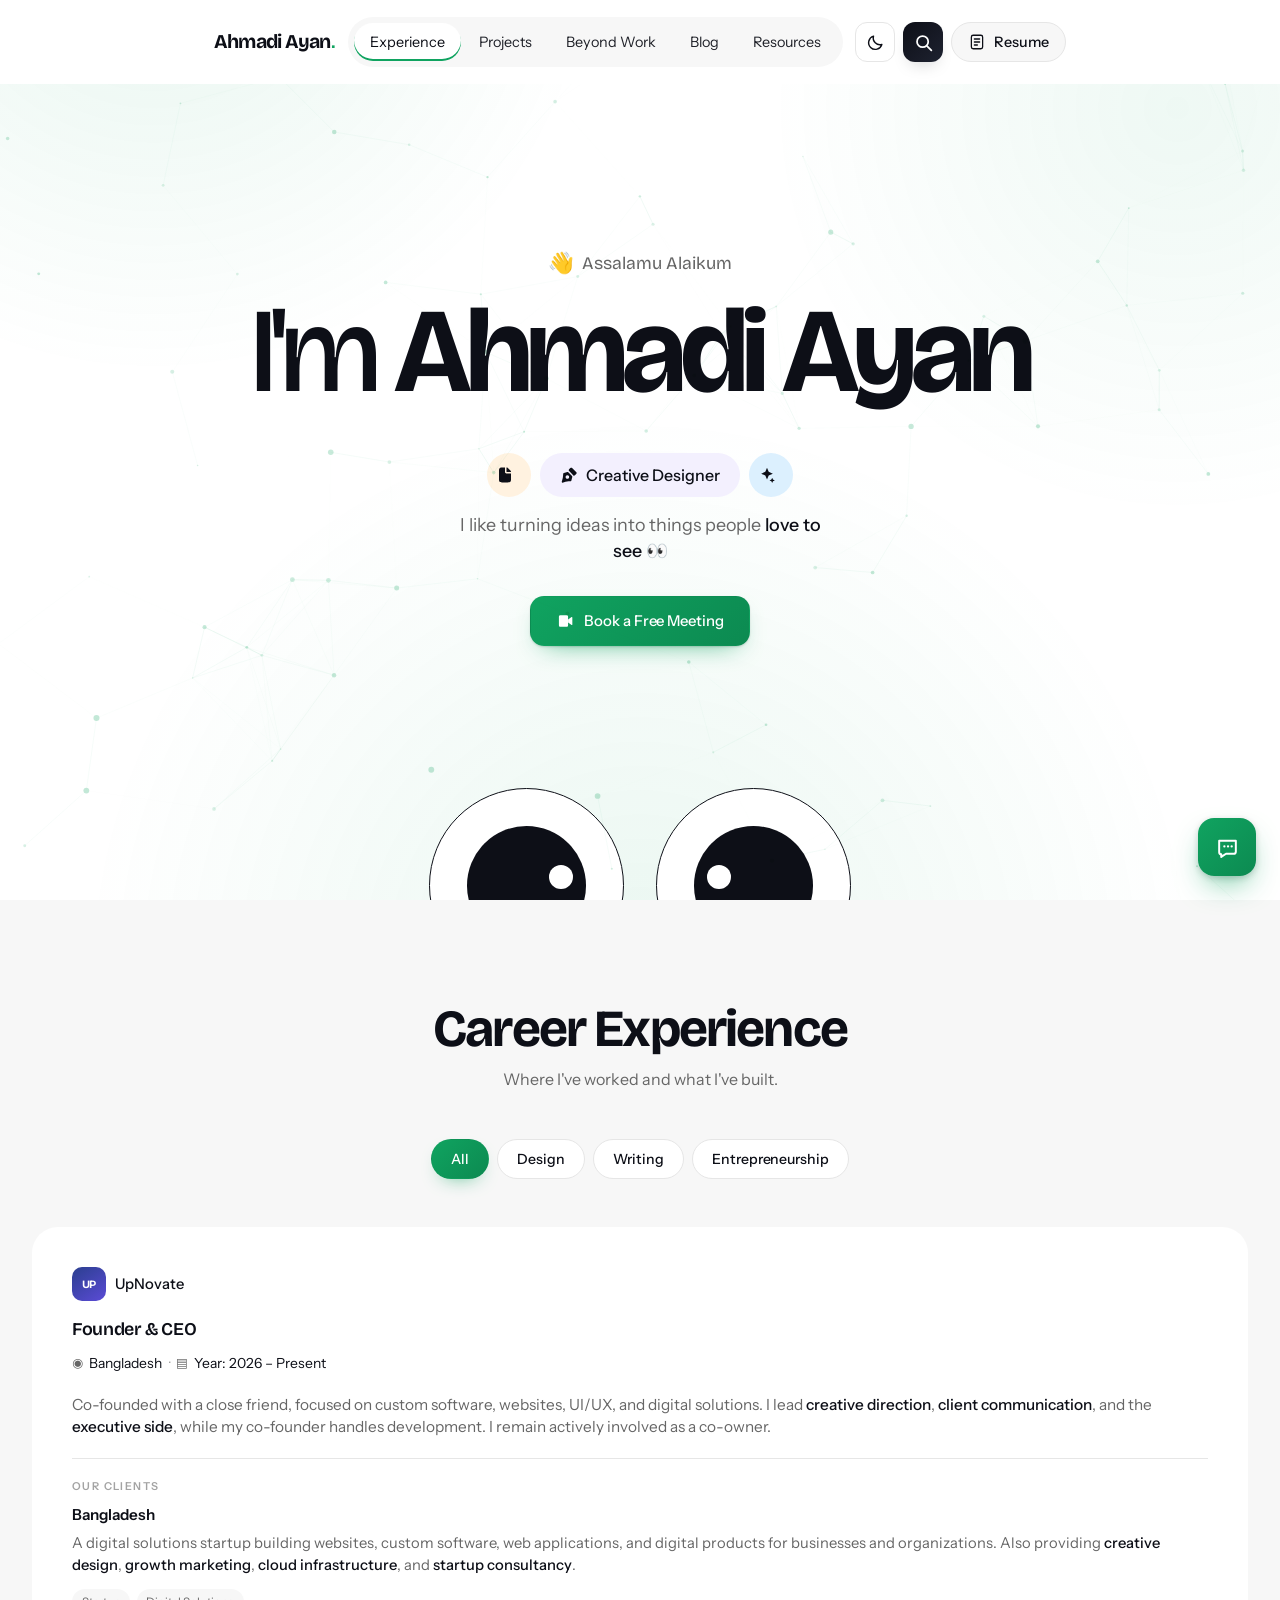
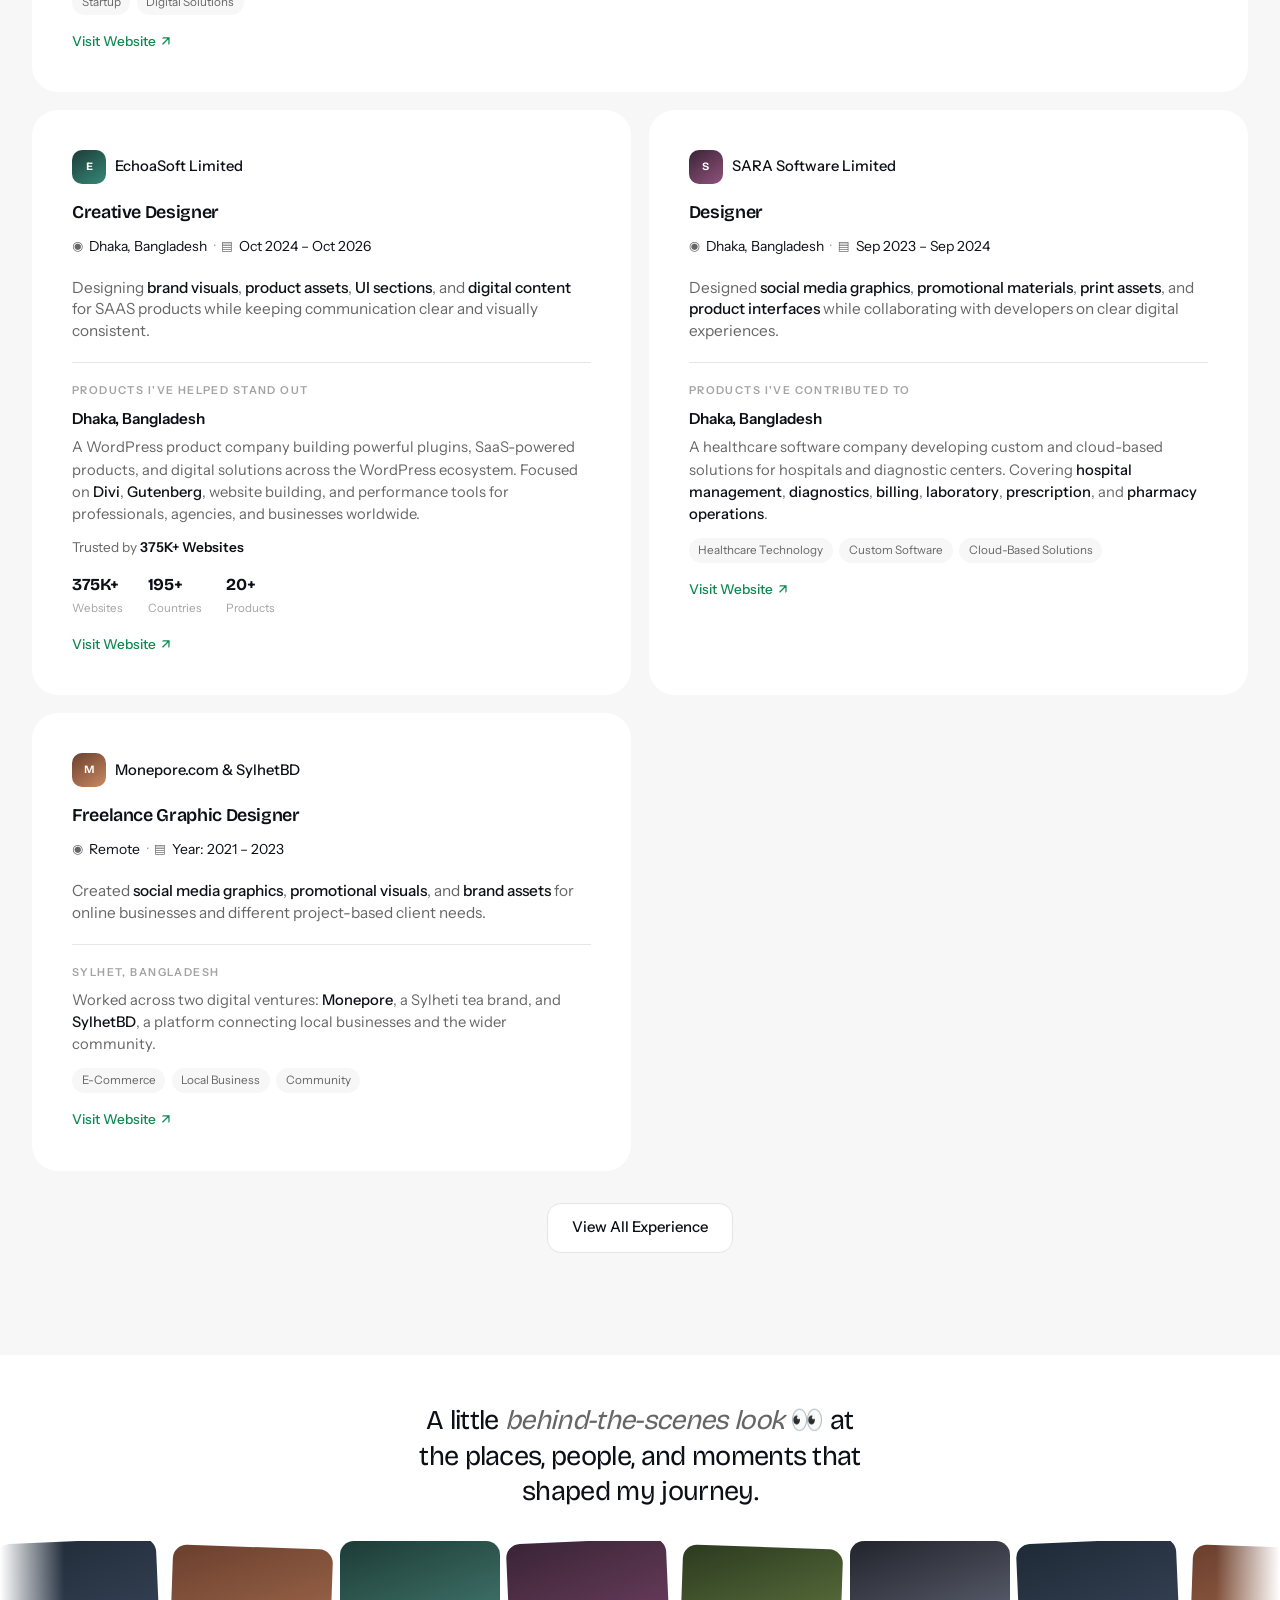
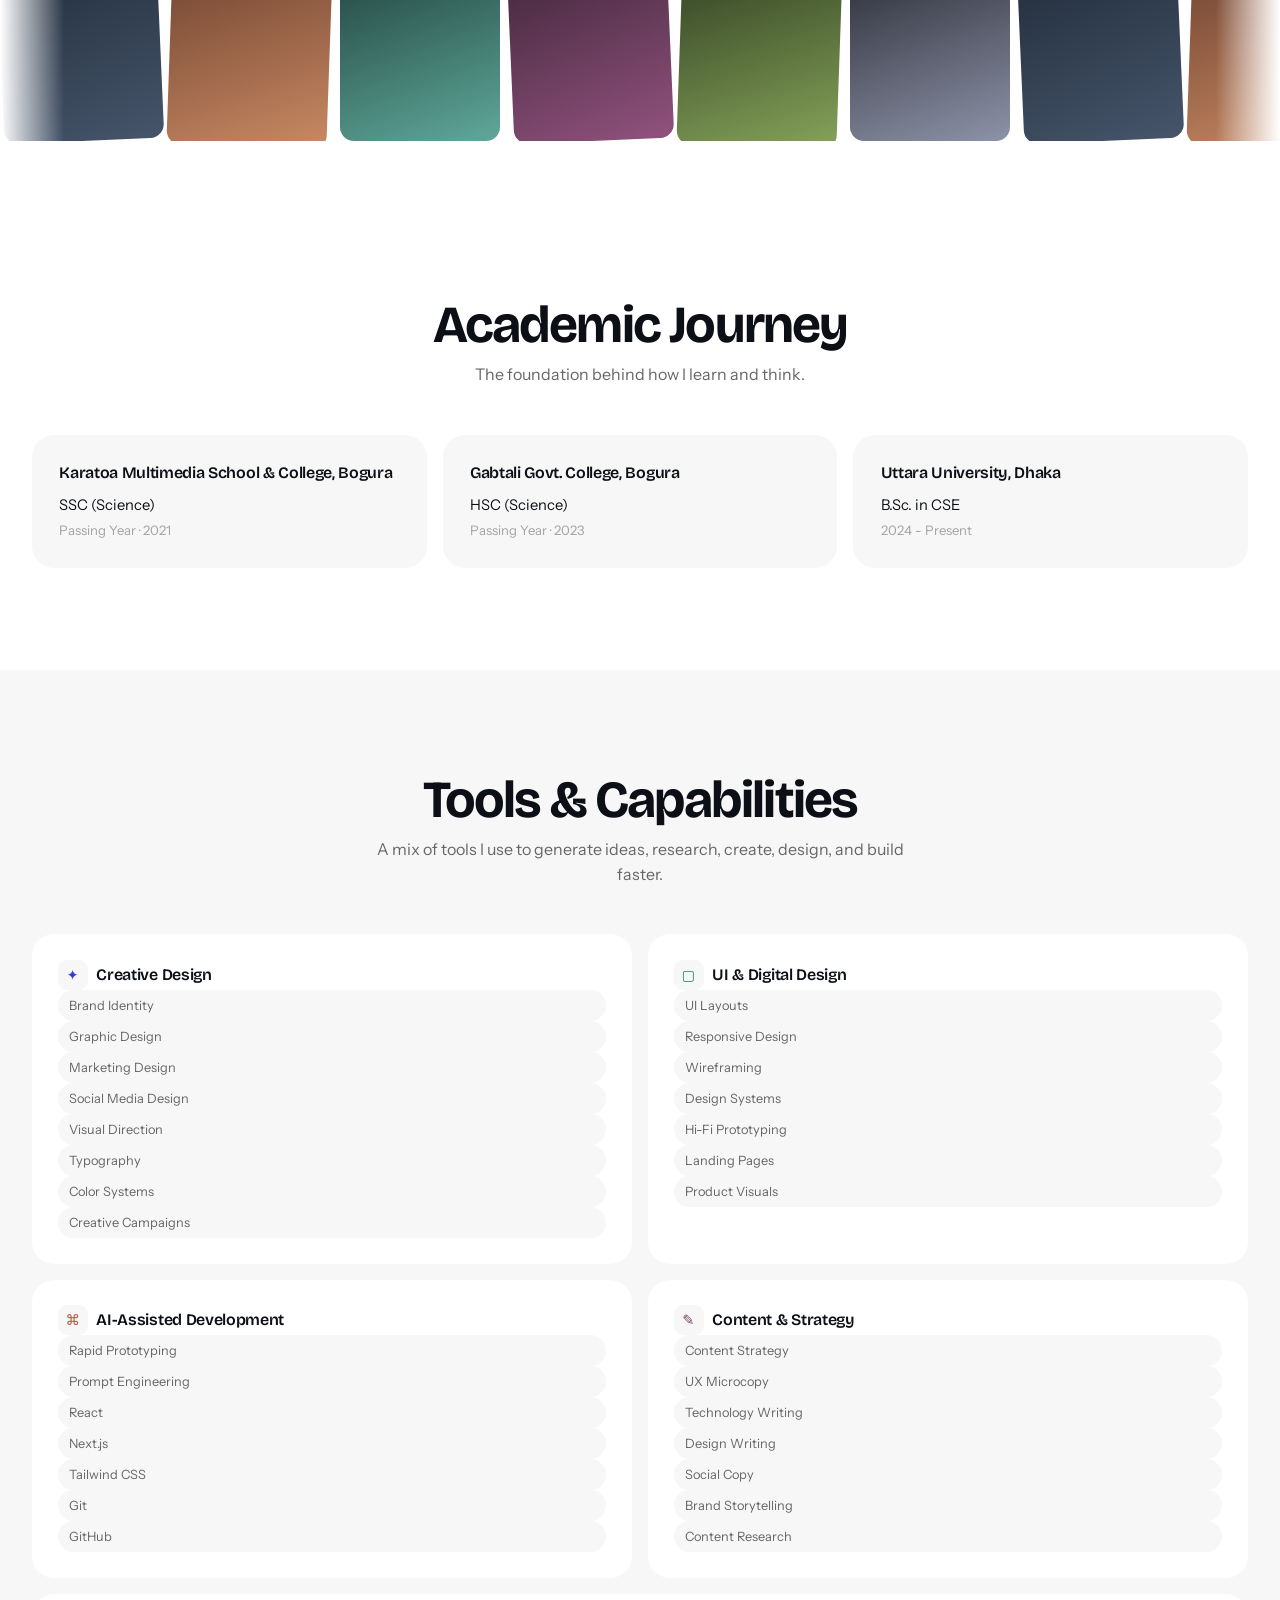
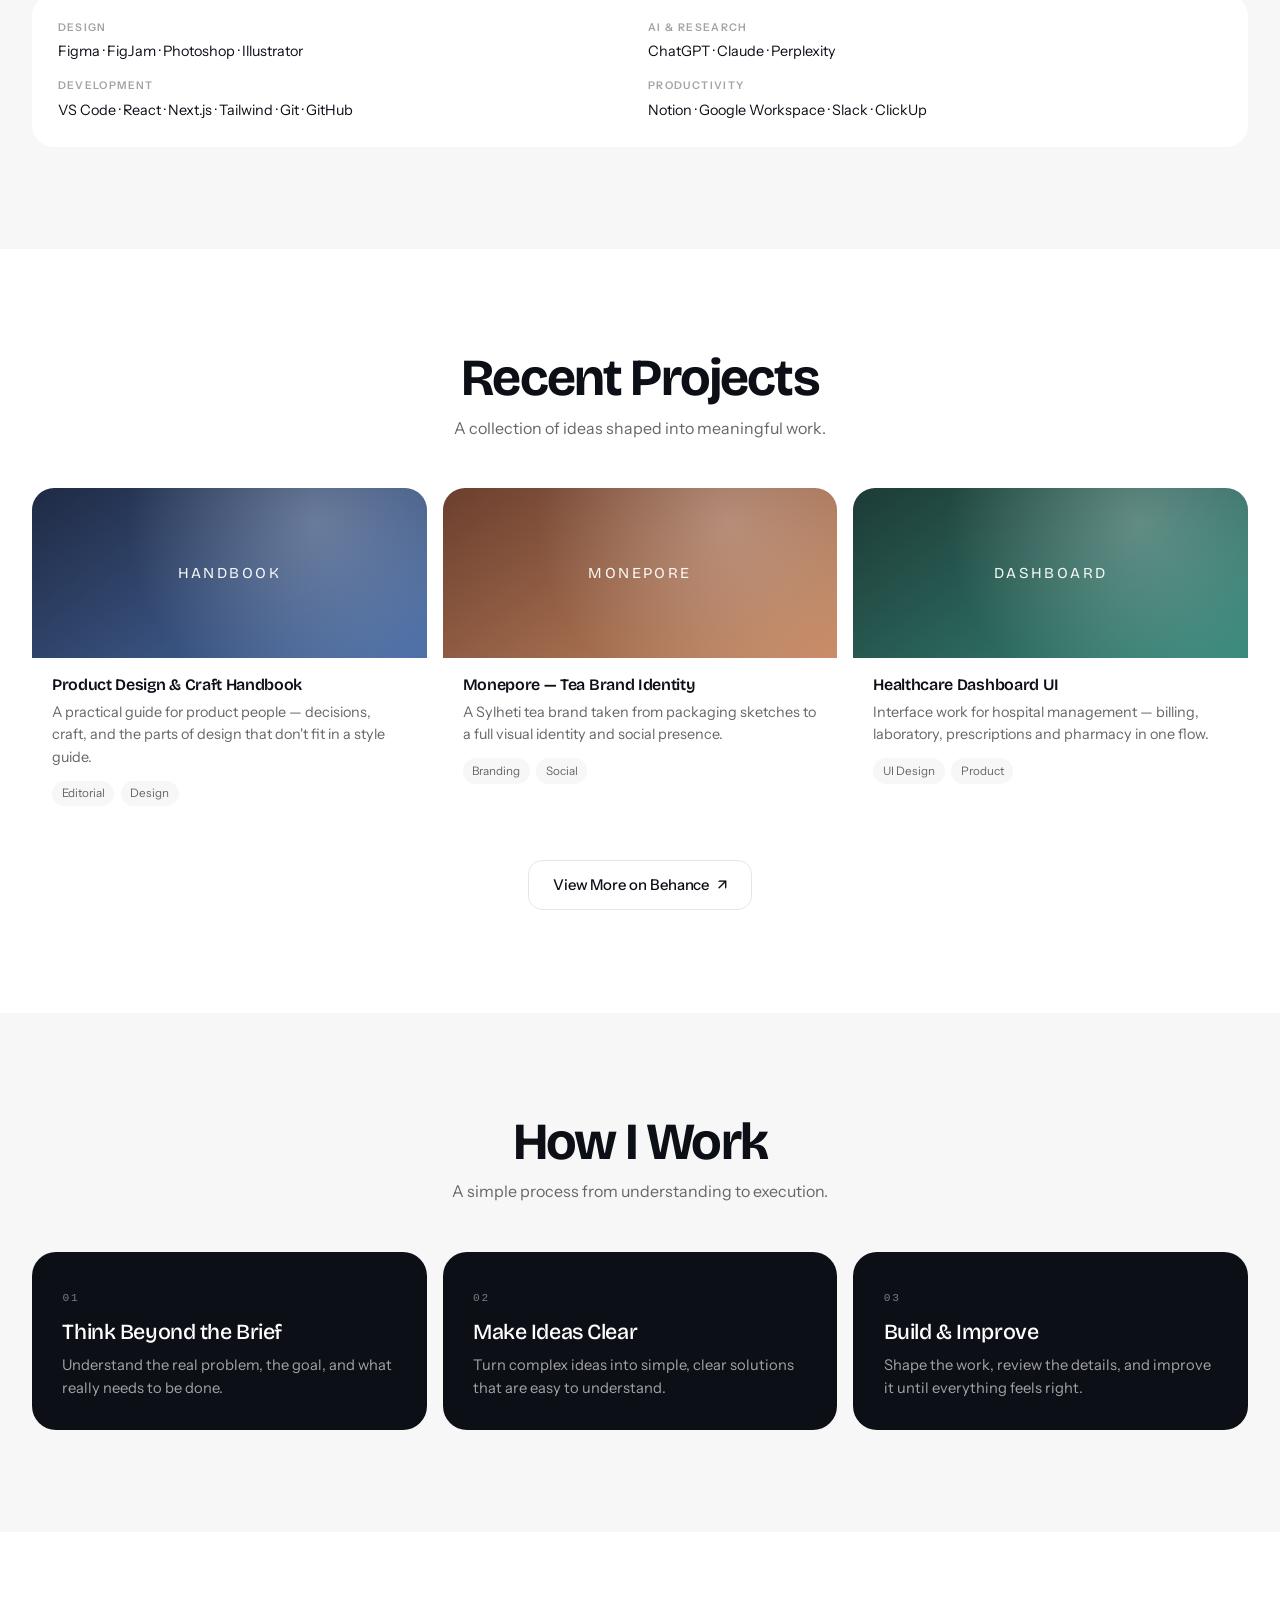
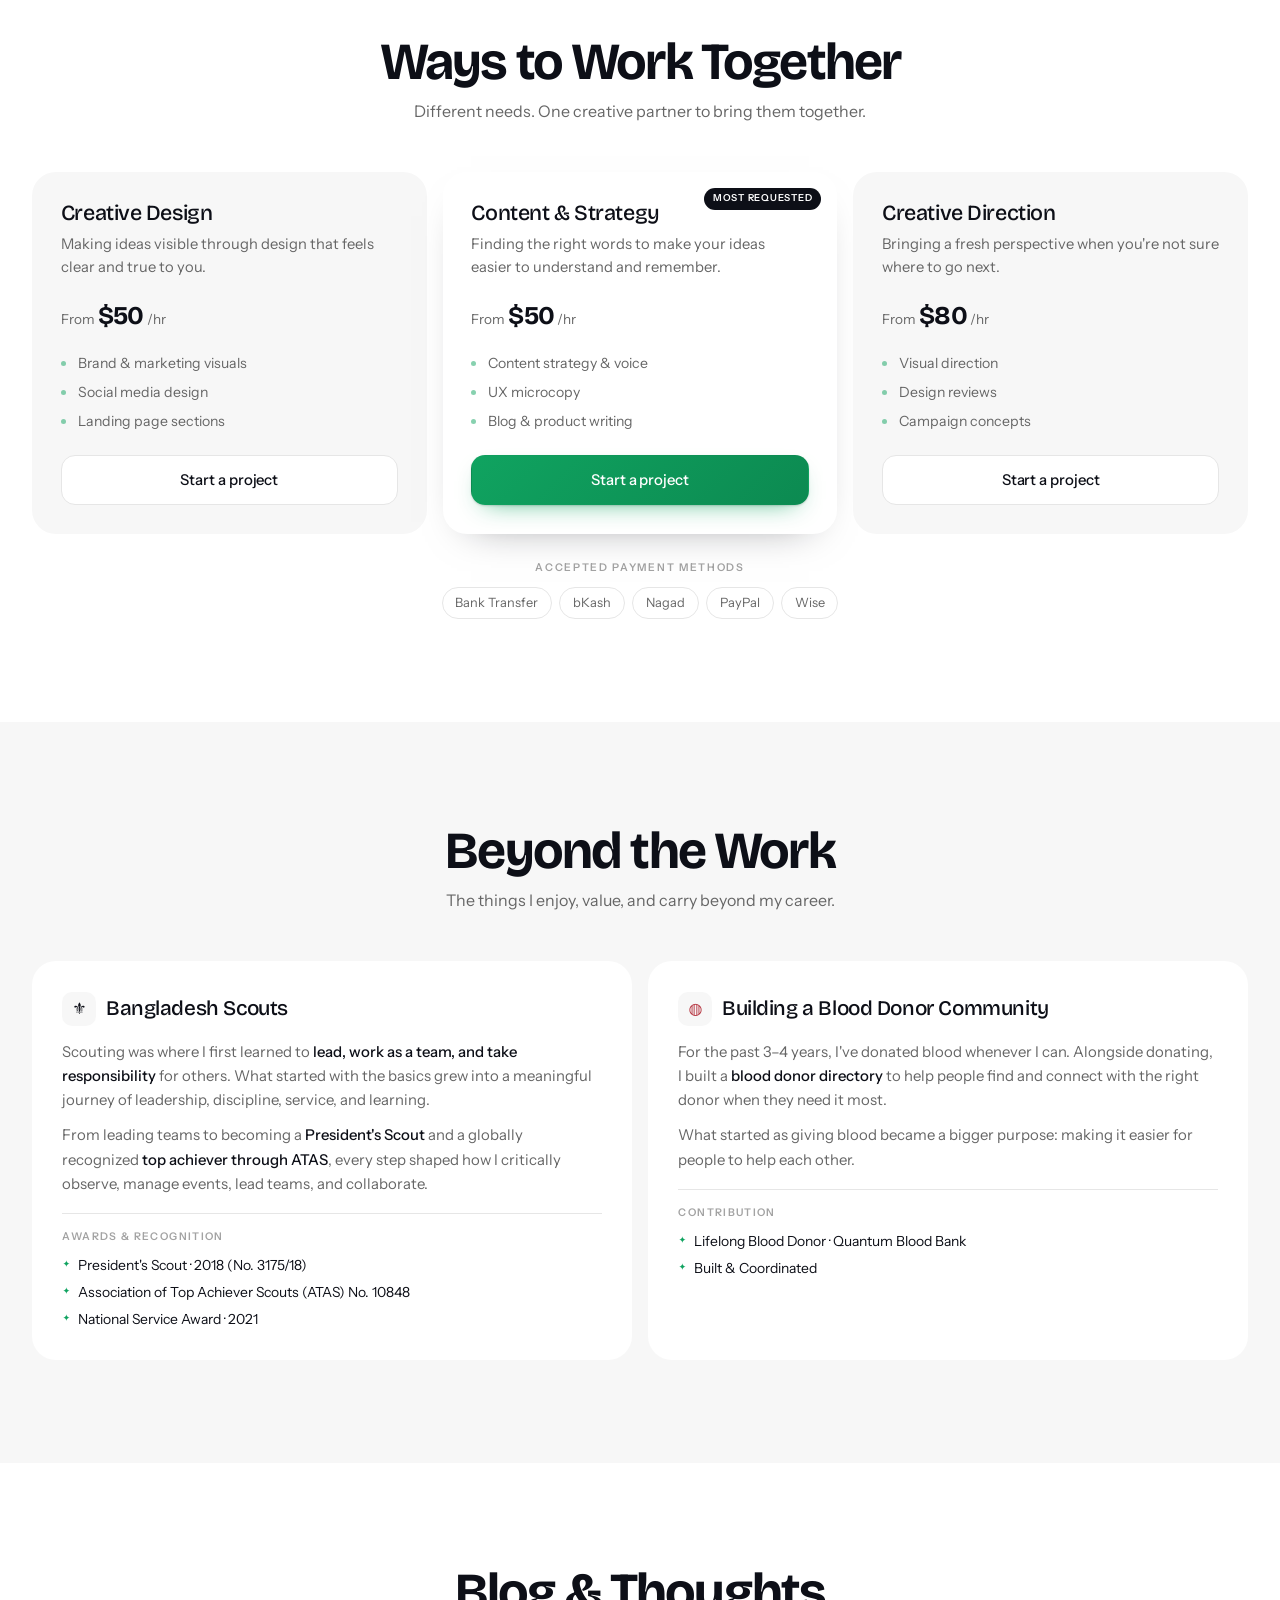
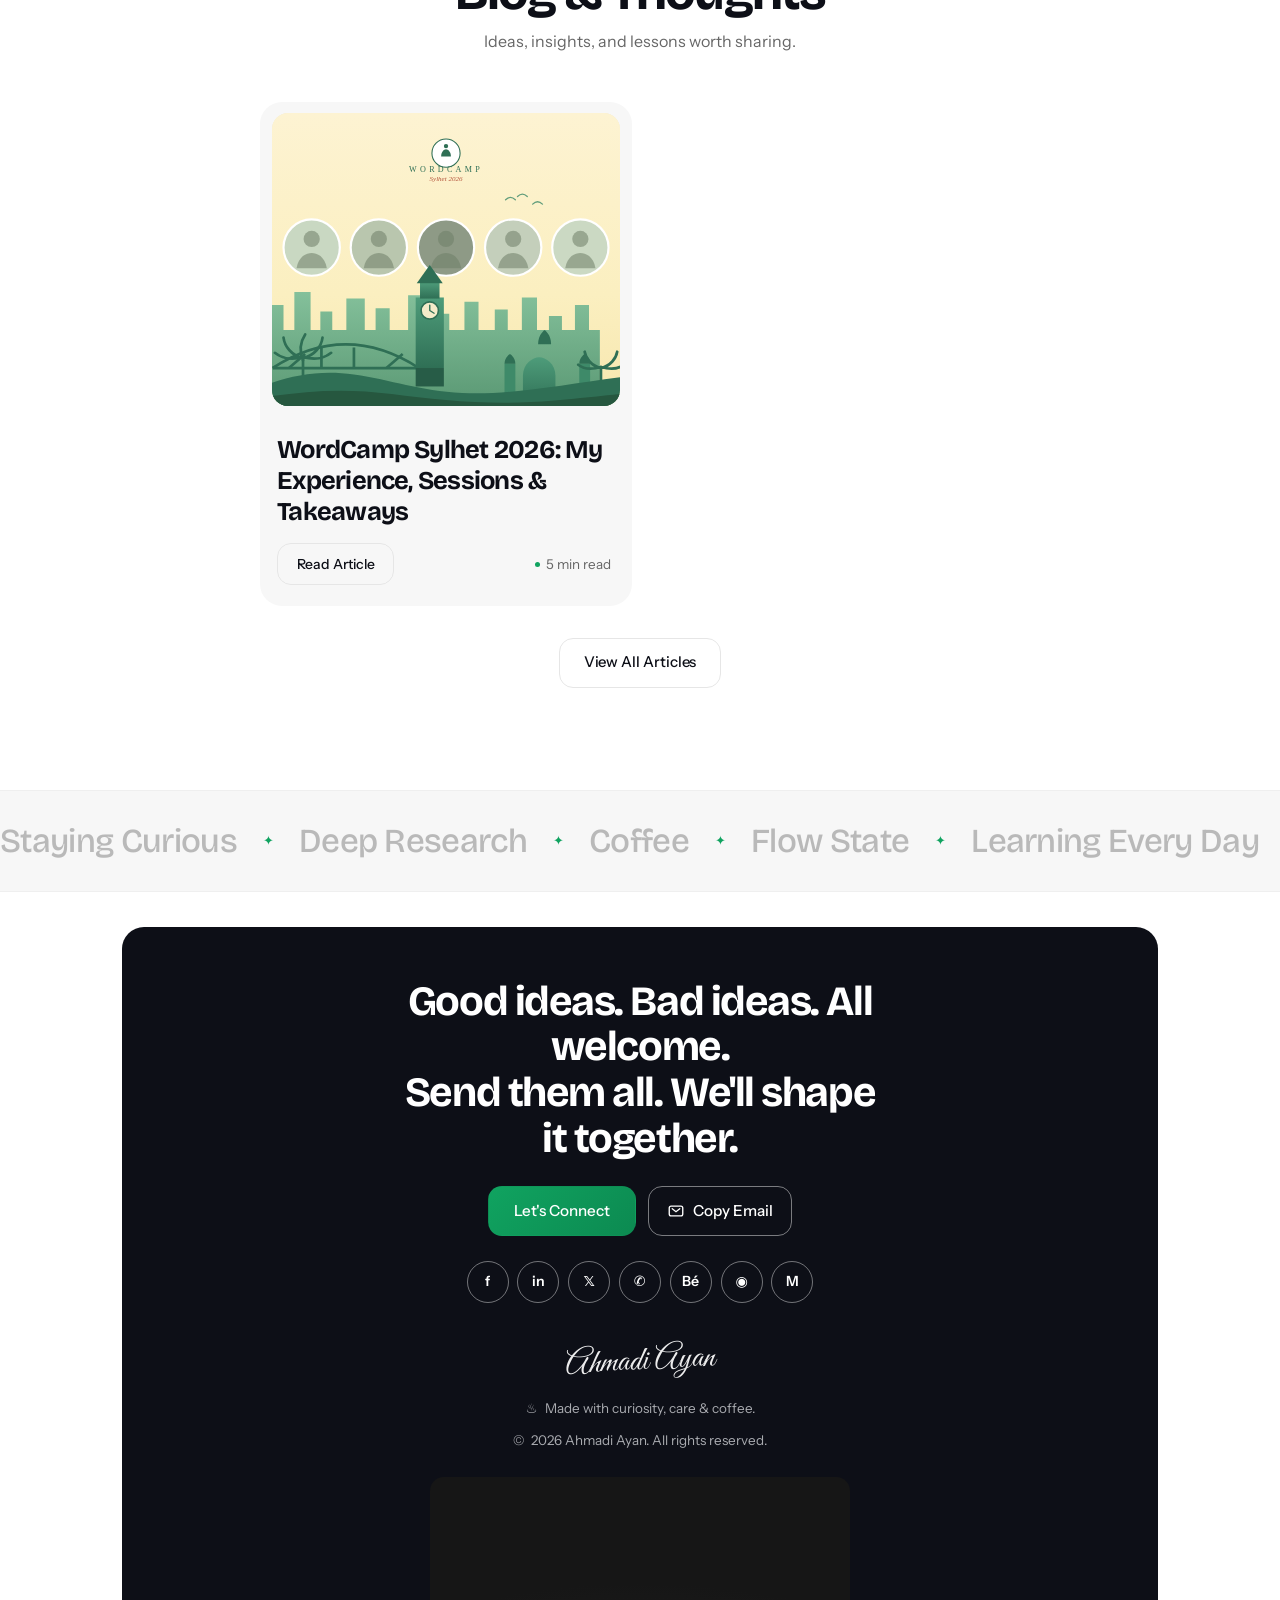
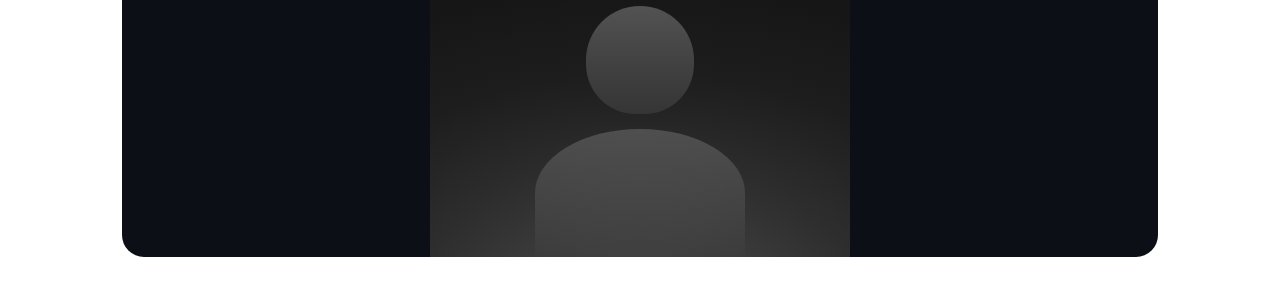
==== commit f07ef6da: "New button system: green gradient primary, outline secondary, sheen hover" ====
--- a/index.html
+++ b/index.html
@@ -13,6 +13,7 @@
 <link rel="stylesheet" href="css/style.css" />
 <link rel="stylesheet" href="css/home.css" />
 <link rel="stylesheet" href="css/theme.css" />
+<link rel="stylesheet" href="css/buttons.css" />
 </head>
 <body class="page-home">
 <canvas id="particles" aria-hidden="true"></canvas>
--- a/css/style.css
+++ b/css/style.css
@@ -360,23 +360,6 @@
   overflow: hidden;
 }
 
-.btn-pill {
-  display: inline-flex;
-  align-items: center;
-  justify-content: center;
-  gap: .5rem;
-  min-height: 46px;
-  padding: .72rem 1.4rem;
-  border-radius: 999px;
-  background: var(--white);
-  color: var(--ink);
-  font-size: .95rem;
-  font-weight: 500;
-  border: 1px solid transparent;
-  transition: transform .25s var(--ease), background .25s var(--ease), border-color .25s var(--ease), color .25s var(--ease);
-}
-.btn-pill:hover { transform: translateY(-1px); border-color: var(--line); }
-.btn-pill:active { transform: scale(.98); }
 
 .featured .btn-pill { margin-top: 1.1rem; }
 
@@ -390,31 +373,7 @@
   margin-bottom: .95rem;
 }
 
-.chips {
-  display: flex;
-  flex-wrap: wrap;
-  gap: .5rem;
-  margin-bottom: 1.15rem;
-}
-
-.chip {
-  min-height: 40px;
-  padding: .5rem 1.05rem;
-  border-radius: 999px;
-  border: 1px solid var(--line);
-  background: var(--white);
-  font-size: .9rem;
-  font-weight: 500;
-  color: var(--ink);
-  transition: background .25s var(--ease), border-color .25s var(--ease), color .25s var(--ease);
-  -webkit-tap-highlight-color: transparent;
-}
-.chip:hover { border-color: #cfcfcf; }
-.chip.is-active {
-  background: var(--ink);
-  border-color: var(--ink);
-  color: #fff;
-}
+
 
 .search-field {
   display: flex;
--- a/css/home.css
+++ b/css/home.css
@@ -203,23 +203,10 @@
 }
 .tagline strong { color: var(--ink); font-weight: 500; }
 
-/* meet button */
+/* meet button — layout only, skin lives in buttons.css */
 .btn-meet {
-  display: inline-flex;
-  align-items: center;
   gap: .6rem;
-  height: 50px;
-  padding: 0 1.5rem;
-  border-radius: 999px;
-  background: var(--ink);
-  color: #fff;
-  font-size: .95rem;
-  font-weight: 500;
-  transition: background .2s var(--ease), transform .2s var(--ease);
-  box-shadow: 0 1px 2px rgba(13,15,23,.12);
-}
-.btn-meet:hover { background: #000; }
-.btn-meet:active { transform: scale(.97); }
+}
 
 .meet-ico { display: grid; place-items: center; flex: 0 0 auto; }
 .meet-ico svg { width: 20px; height: 20px; display: block; transition: transform .3s var(--ease); }
@@ -327,38 +314,8 @@
   justify-content: center;
 }
 
-.btn-outline {
-  display: inline-flex;
-  align-items: center;
-  justify-content: center;
-  gap: .45rem;
-  min-height: 48px;
-  padding: .75rem 1.5rem;
-  border: 1px solid var(--line);
-  border-radius: 999px;
-  background: var(--white);
-  font-size: .92rem;
-  font-weight: 500;
-  transition: border-color .22s var(--ease), background .22s var(--ease), transform .22s var(--ease);
-}
-.btn-outline:hover { border-color: var(--ink); transform: translateY(-1px); }
 .btn-block { width: 100%; }
 
-.btn-dark {
-  display: inline-flex;
-  align-items: center;
-  justify-content: center;
-  gap: .5rem;
-  min-height: 48px;
-  padding: .75rem 1.5rem;
-  border-radius: 999px;
-  background: var(--ink);
-  color: #fff;
-  font-size: .92rem;
-  font-weight: 500;
-  transition: background .2s var(--ease), transform .2s var(--ease);
-}
-.btn-dark:hover { background: #000; transform: translateY(-1px); }
 
 /* ---------------- chips ---------------- */
 .filter-chips {
@@ -368,21 +325,7 @@
   gap: .5rem;
   margin-bottom: clamp(1.4rem, 5vw, 3rem);
 }
-.chip {
-  padding: .55rem 1.35rem;
-  border-radius: 999px;
-  border: 1px solid transparent;
-  background: var(--white);
-  font-size: .9rem;
-  font-weight: 500;
-  color: #171717;
-  transition: background .2s var(--ease), color .2s var(--ease);
-  -webkit-tap-highlight-color: transparent;
-}
-.chip:hover { background: #f1f1f1; }
-.chip.is-active { background: var(--ink); color: #fff; }
-
-.chips--plain { display: flex; flex-wrap: wrap; gap: .45rem; margin-top: .8rem; }
+
 .chips--plain li {
   padding: .35rem .7rem;
   border-radius: 999px;
--- a/css/theme.css
+++ b/css/theme.css
@@ -29,19 +29,12 @@
   backdrop-filter: blur(14px);
 }
 
-[data-theme="dark"] .pill-nav { background: #161821; }
 [data-theme="dark"] .pill-link { color: #fff; }
 [data-theme="dark"] .pill-link:hover { background: rgba(255, 255, 255, .07); }
 [data-theme="dark"] .pill-link.is-active { background: #232733; }
 
-[data-theme="dark"] .btn-resume { background: #161821; color: #fff; }
-[data-theme="dark"] .btn-resume:hover { background: #232733; }
-
-[data-theme="dark"] .icon-soft { background: #161821; color: #fff; }
-[data-theme="dark"] .icon-soft:hover { background: #232733; }
-
-[data-theme="dark"] .icon-dark { background: #fff; color: #0d0f17; }
-[data-theme="dark"] .icon-dark:hover { background: #e6e6e6; }
+
+
 
 [data-theme="dark"] .menu-panel,
 [data-theme="dark"] .search-sheet { background: #0d0f17; }
@@ -63,13 +56,8 @@
 [data-theme="dark"] .pupil { background: #f2f4f8; }
 [data-theme="dark"] .glint { background: #0d0f17; }
 
-[data-theme="dark"] .btn-meet { background: #fff; color: #0d0f17; }
-[data-theme="dark"] .btn-meet:hover { background: #f2f2f2; }
-[data-theme="dark"] .meet-ico svg path { fill: #0d0f17; }
 
 /* role tabs keep their soft tints but tone down */
-[data-theme="dark"] .role-tab { color: #0d0f17; }
-[data-theme="dark"] .role-tab .role-label { color: #0d0f17; }
 
 /* sections */
 [data-theme="dark"] .sect--gray { background: #0d0f17; }
@@ -104,25 +92,9 @@
   border-color: #232733;
 }
 
-[data-theme="dark"] .chip {
-  background: #161821;
-  color: #f2f4f8;
-}
-[data-theme="dark"] .chip:hover { background: #232733; }
-[data-theme="dark"] .chip.is-active { background: #fff; color: #0d0f17; }
-
-[data-theme="dark"] .chips--plain li,
-[data-theme="dark"] .tags li { background: #1a1d27; color: #a3a3a3; }
-
-[data-theme="dark"] .btn-outline {
-  background: #15171e;
-  border-color: #232733;
-  color: #f2f4f8;
-}
-[data-theme="dark"] .btn-outline:hover { border-color: #fff; }
-
-[data-theme="dark"] .btn-dark { background: #fff; color: #0d0f17; }
-[data-theme="dark"] .btn-dark:hover { background: #e9e9e9; }
+
+
+
 
 [data-theme="dark"] .step { background: #15171e; border: 1px solid #232733; }
 
@@ -148,8 +120,6 @@
 /* blog + article */
 [data-theme="dark"] .post-card { background: #15171e; }
 [data-theme="dark"] .post-card:hover { background: #1a1d27; }
-[data-theme="dark"] .btn-pill { background: #232733; color: #fff; }
-[data-theme="dark"] .btn-pill:hover { border-color: #3a3f4b; }
 
 [data-theme="dark"] .prose { color: #b9bcc4; }
 [data-theme="dark"] .prose .lead,
@@ -168,8 +138,6 @@
 [data-theme="dark"] .res-table th { background: #101219; border-color: #232733; }
 [data-theme="dark"] .res-table td { border-color: #1e2230; color: #f2f4f8; }
 [data-theme="dark"] .res-table tbody tr:hover { background: #1a1d27; }
-[data-theme="dark"] .tbl-btn { border-color: #232733; }
-[data-theme="dark"] .tbl-btn:hover { border-color: #fff; background: #232733; }
 
 [data-theme="dark"] .book-cover { box-shadow: inset 0 0 0 1px rgba(255, 255, 255, .08); }
 
@@ -178,7 +146,6 @@
 
 [data-theme="dark"] .toast { background: #fff; color: #0d0f17; }
 
-[data-theme="dark"] .fab { background: #fff; color: #0d0f17; }
 
 [data-theme="dark"] .awards { border-color: #232733; }
 [data-theme="dark"] .awards li { color: #f2f4f8; }
@@ -274,8 +241,6 @@
 .pill-link.is-active { box-shadow: inset 0 -2px 0 var(--green); }
 .visit { color: var(--green-ink); }
 .text-link, .view-all:hover, .crumb a:hover { color: var(--green-ink); }
-.chip.is-active { background: var(--green); border-color: var(--green); }
-[data-theme="dark"] .chip.is-active { background: var(--green); color: #06251a; }
 .price-list li::before { background: var(--green); }
 .awards li::before { color: var(--green); }
 .read-time i { background: var(--green); }
--- a/css/buttons.css
+++ b/css/buttons.css
@@ -0,0 +1,325 @@
+/* =========================================================
+   button system — unified, green-accented
+   ========================================================= */
+
+:root {
+  --btn-h: 50px;
+  --btn-h-sm: 42px;
+  --btn-r: 14px;
+  --btn-shine: rgba(255, 255, 255, .18);
+}
+
+/* ---------------- base ---------------- */
+.btn-dark,
+.btn-outline,
+.btn-meet,
+.btn-pill,
+.btn-resume,
+.tbl-btn,
+.chip {
+  --btn-fg: #fff;
+  position: relative;
+  display: inline-flex;
+  align-items: center;
+  justify-content: center;
+  gap: .5rem;
+  font-family: "Instrument Sans", system-ui, sans-serif;
+  font-size: .93rem;
+  font-weight: 500;
+  letter-spacing: -.005em;
+  line-height: 1;
+  border: 1px solid transparent;
+  border-radius: var(--btn-r);
+  cursor: pointer;
+  overflow: hidden;
+  isolation: isolate;
+  -webkit-tap-highlight-color: transparent;
+  transition:
+    transform .22s cubic-bezier(.22,.61,.36,1),
+    background .25s cubic-bezier(.22,.61,.36,1),
+    border-color .25s cubic-bezier(.22,.61,.36,1),
+    color .25s cubic-bezier(.22,.61,.36,1),
+    box-shadow .28s cubic-bezier(.22,.61,.36,1);
+}
+
+/* hover sheen */
+.btn-dark::after,
+.btn-outline::after,
+.btn-meet::after,
+.btn-pill::after {
+  content: "";
+  position: absolute;
+  inset: 0;
+  z-index: -1;
+  background: linear-gradient(
+    110deg,
+    transparent 20%,
+    var(--btn-shine) 45%,
+    transparent 62%
+  );
+  transform: translateX(-120%);
+  transition: transform .62s cubic-bezier(.22,.61,.36,1);
+}
+.btn-dark:hover::after,
+.btn-outline:hover::after,
+.btn-meet:hover::after,
+.btn-pill:hover::after { transform: translateX(120%); }
+
+/* ---------------- primary (green) ---------------- */
+.btn-dark,
+.btn-meet {
+  min-height: var(--btn-h);
+  padding: 0 1.6rem;
+  background: linear-gradient(135deg, var(--green) 0%, var(--green-ink) 100%);
+  color: #fff;
+  box-shadow:
+    0 1px 2px rgba(6, 37, 26, .16),
+    0 10px 26px -14px rgba(16, 163, 96, .85);
+}
+.btn-dark:hover,
+.btn-meet:hover {
+  background: linear-gradient(135deg, var(--green-ink) 0%, var(--green) 100%);
+  box-shadow:
+    0 2px 4px rgba(6, 37, 26, .18),
+    0 16px 34px -14px rgba(16, 163, 96, .95);
+  transform: translateY(-2px);
+}
+.btn-dark:active,
+.btn-meet:active { transform: translateY(0) scale(.985); }
+
+[data-theme="dark"] .btn-dark,
+[data-theme="dark"] .btn-meet {
+  background: linear-gradient(135deg, var(--green) 0%, #14b877 100%);
+  color: #06251a;
+  box-shadow: 0 10px 28px -16px rgba(52, 211, 153, .9);
+}
+
+/* ---------------- secondary (outline) ---------------- */
+.btn-outline {
+  min-height: var(--btn-h);
+  padding: 0 1.5rem;
+  background: var(--white);
+  border-color: var(--line);
+  color: var(--ink);
+}
+.btn-outline:hover {
+  border-color: var(--green);
+  color: var(--green-ink);
+  background: var(--green-soft);
+  transform: translateY(-2px);
+  box-shadow: 0 10px 24px -18px rgba(16, 163, 96, .8);
+}
+.btn-outline:active { transform: translateY(0) scale(.985); }
+
+[data-theme="dark"] .btn-outline {
+  background: #15171e;
+  border-color: #2b303c;
+  color: #f2f4f8;
+}
+[data-theme="dark"] .btn-outline:hover {
+  border-color: var(--green);
+  color: var(--green);
+  background: var(--green-soft);
+}
+
+/* ---------------- ghost / soft pill ---------------- */
+.btn-pill {
+  min-height: var(--btn-h-sm);
+  padding: 0 1.15rem;
+  background: var(--soft);
+  border-color: var(--line);
+  color: var(--ink);
+  font-size: .87rem;
+}
+.btn-pill:hover {
+  background: var(--white);
+  border-color: var(--green);
+  color: var(--green-ink);
+  transform: translateY(-1px);
+}
+.btn-pill:active { transform: scale(.985); }
+
+/* footer variants */
+.btn-full {
+  min-height: var(--btn-h);
+  background: linear-gradient(135deg, var(--green) 0%, var(--green-ink) 100%);
+  border-color: transparent;
+  color: #fff;
+  font-size: .95rem;
+}
+.btn-full:hover {
+  background: linear-gradient(135deg, var(--green-ink), var(--green));
+  color: #fff;
+  border-color: transparent;
+  box-shadow: 0 16px 34px -16px rgba(16, 163, 96, .9);
+}
+
+.btn-ghost {
+  min-height: var(--btn-h);
+  background: transparent;
+  border-color: rgba(255, 255, 255, .45);
+  color: #fff;
+  font-size: .95rem;
+}
+.btn-ghost:hover {
+  background: rgba(255, 255, 255, .1);
+  border-color: #fff;
+  color: #fff;
+}
+.btn-ghost svg { width: 18px; height: 18px; }
+
+/* ---------------- resume button (header) ---------------- */
+.btn-resume {
+  min-height: 40px;
+  padding: 0 1rem;
+  border-radius: 999px;
+  background: var(--soft);
+  border-color: var(--line);
+  color: var(--ink);
+  font-size: .9rem;
+}
+.btn-resume:hover {
+  background: var(--green-soft);
+  border-color: var(--green);
+  color: var(--green-ink);
+  transform: translateY(-1px);
+}
+[data-theme="dark"] .btn-resume {
+  background: #161821;
+  border-color: #2b303c;
+  color: #f2f4f8;
+}
+[data-theme="dark"] .btn-resume:hover {
+  border-color: var(--green);
+  color: var(--green);
+  background: var(--green-soft);
+}
+
+/* ---------------- chips ---------------- */
+.chip {
+  min-height: 40px;
+  padding: 0 1.2rem;
+  border-radius: 999px;
+  background: var(--white);
+  border-color: var(--line);
+  color: var(--ink);
+  font-size: .88rem;
+}
+.chip:hover {
+  border-color: var(--green);
+  color: var(--green-ink);
+  background: var(--green-soft);
+}
+.chip.is-active,
+.chip.is-active:hover {
+  background: linear-gradient(135deg, var(--green), var(--green-ink));
+  border-color: transparent;
+  color: #fff;
+  box-shadow: 0 8px 20px -12px rgba(16, 163, 96, .9);
+}
+[data-theme="dark"] .chip.is-active {
+  background: var(--green);
+  color: #06251a;
+}
+
+/* ---------------- table button ---------------- */
+.tbl-btn {
+  min-height: 34px;
+  padding: 0 .9rem;
+  border-radius: 999px;
+  background: transparent;
+  border-color: var(--line);
+  color: var(--ink);
+  font-size: .8rem;
+}
+.tbl-btn:hover {
+  border-color: var(--green);
+  color: var(--green-ink);
+  background: var(--green-soft);
+}
+
+/* ---------------- circular icon buttons ---------------- */
+.icon-btn,
+.sheet-close,
+.theme-btn {
+  border-radius: 12px;
+  transition:
+    transform .22s var(--ease),
+    background .25s var(--ease),
+    border-color .25s var(--ease),
+    color .25s var(--ease),
+    box-shadow .28s var(--ease);
+}
+.icon-btn:hover { transform: translateY(-1px); }
+
+.icon-dark {
+  background: linear-gradient(135deg, var(--ink), #1e2230);
+  color: #fff;
+  box-shadow: 0 8px 20px -14px rgba(13, 15, 23, .9);
+}
+.icon-dark:hover {
+  background: linear-gradient(135deg, var(--green), var(--green-ink));
+  box-shadow: 0 10px 24px -14px rgba(16, 163, 96, .9);
+}
+[data-theme="dark"] .icon-dark {
+  background: #fff;
+  color: #0d0f17;
+}
+[data-theme="dark"] .icon-dark:hover {
+  background: var(--green);
+  color: #06251a;
+}
+
+.icon-soft,
+.theme-btn {
+  border-color: var(--line);
+  color: var(--ink);
+}
+.icon-soft:hover,
+.theme-btn:hover {
+  border-color: var(--green);
+  color: var(--green-ink);
+  background: var(--green-soft);
+}
+
+/* ---------------- floating action button ---------------- */
+.fab {
+  border-radius: 16px;
+  background: linear-gradient(135deg, var(--green), var(--green-ink));
+  color: #fff;
+  box-shadow:
+    0 2px 6px rgba(6, 37, 26, .18),
+    0 14px 32px -12px rgba(16, 163, 96, .85);
+}
+.fab:hover {
+  transform: translateY(-3px);
+  box-shadow:
+    0 4px 10px rgba(6, 37, 26, .2),
+    0 20px 40px -12px rgba(16, 163, 96, .95);
+}
+[data-theme="dark"] .fab {
+  background: var(--green);
+  color: #06251a;
+}
+
+/* ---------------- meet button internals ---------------- */
+.meet-ico svg path { fill: #fff; }
+[data-theme="dark"] .meet-ico svg path { fill: #06251a; }
+
+/* ---------------- focus ring ---------------- */
+.btn-dark:focus-visible,
+.btn-outline:focus-visible,
+.btn-meet:focus-visible,
+.btn-pill:focus-visible,
+.chip:focus-visible,
+.btn-resume:focus-visible,
+.tbl-btn:focus-visible,
+.fab:focus-visible {
+  outline: 2px solid var(--green);
+  outline-offset: 3px;
+}
+
+/* ---------------- size mutators ---------------- */
+.btn-sm { min-height: 38px; padding: 0 1rem; font-size: .85rem; }
+.btn-lg { min-height: 56px; padding: 0 2rem; font-size: 1rem; }
+.btn-block { width: 100%; }
